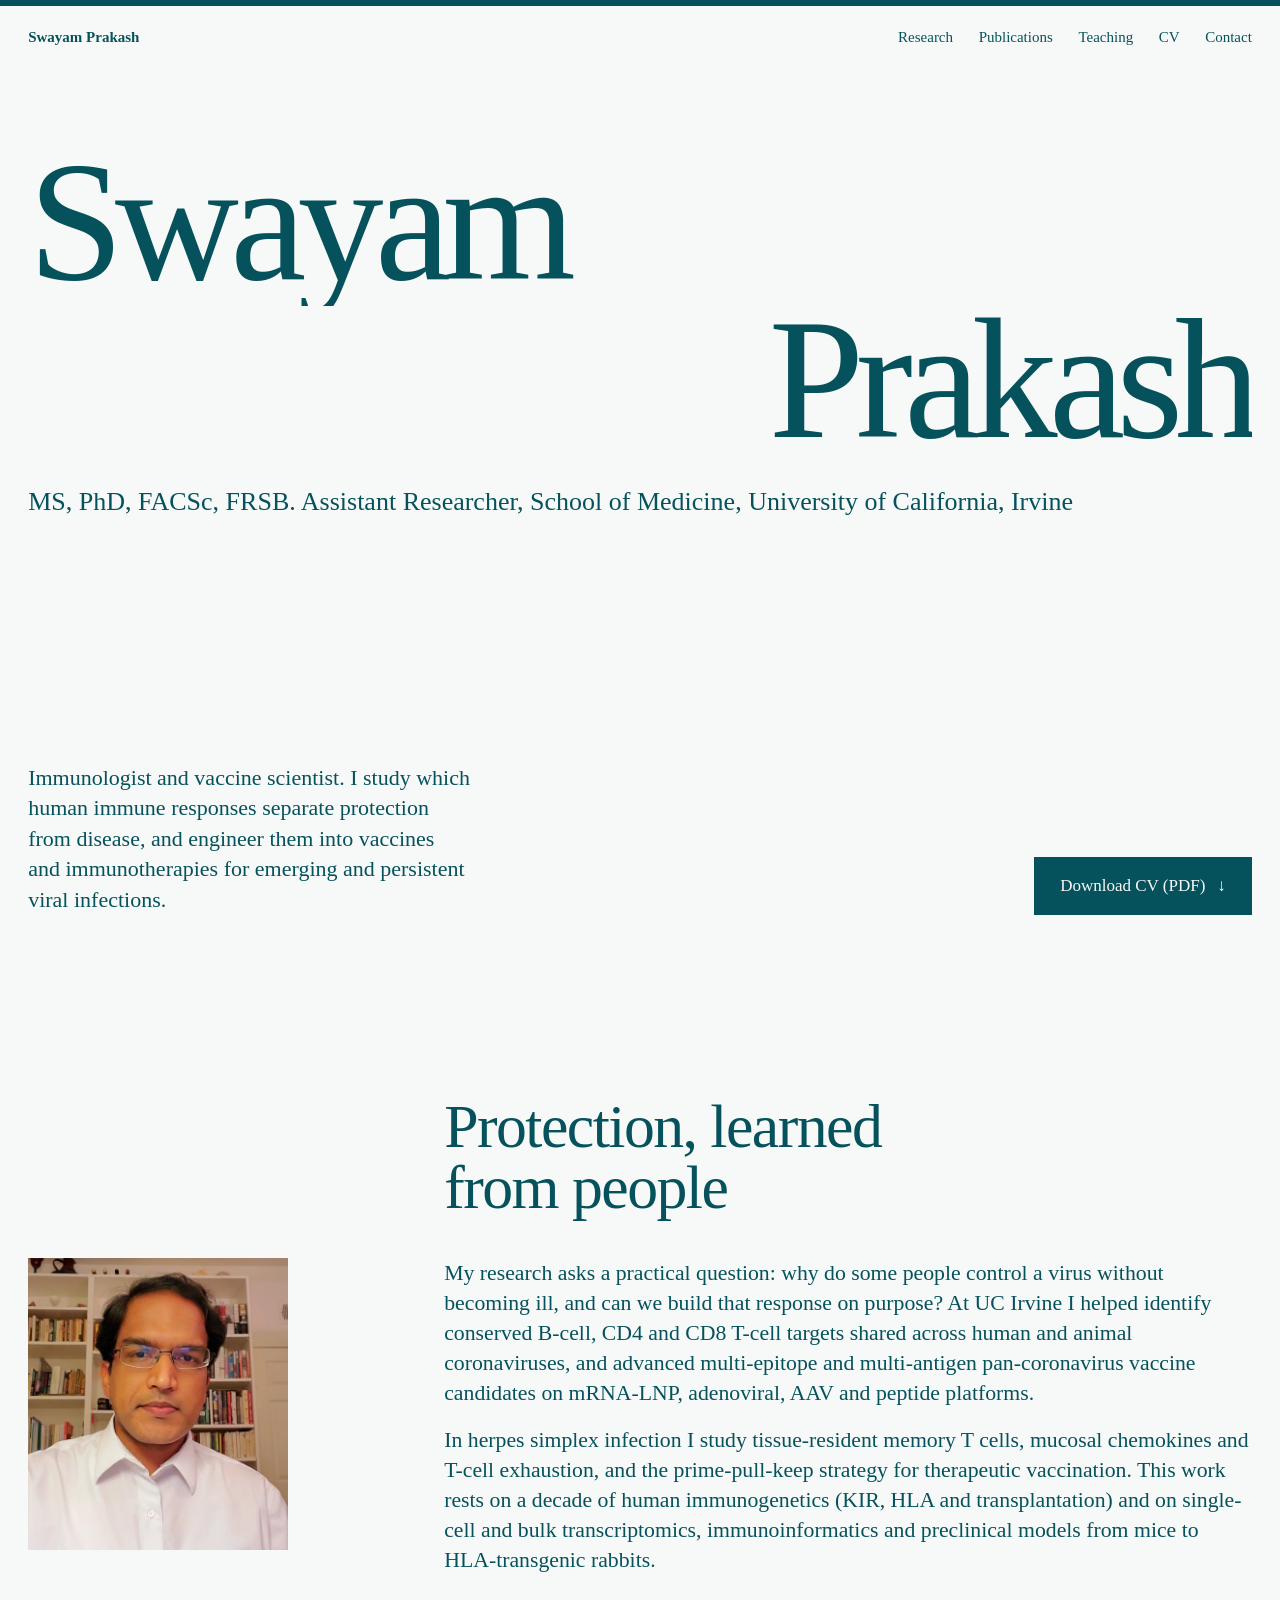
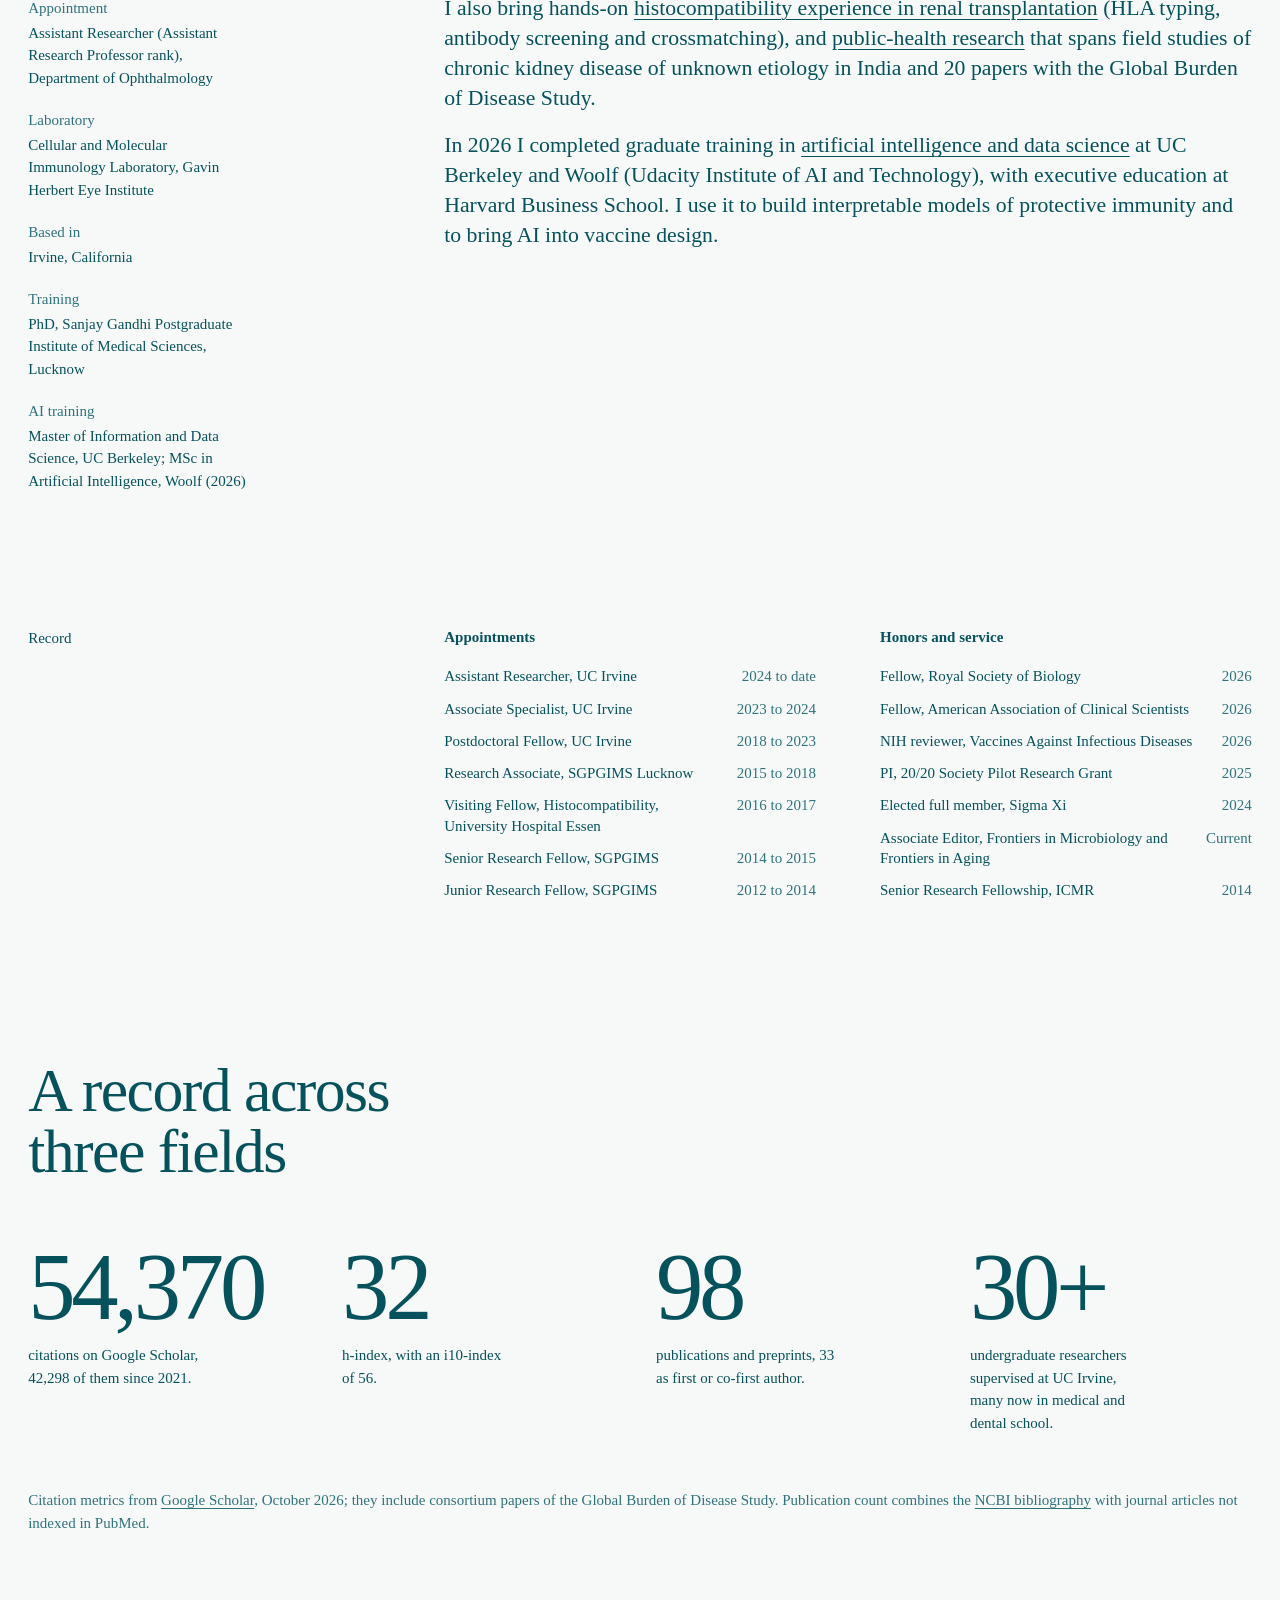
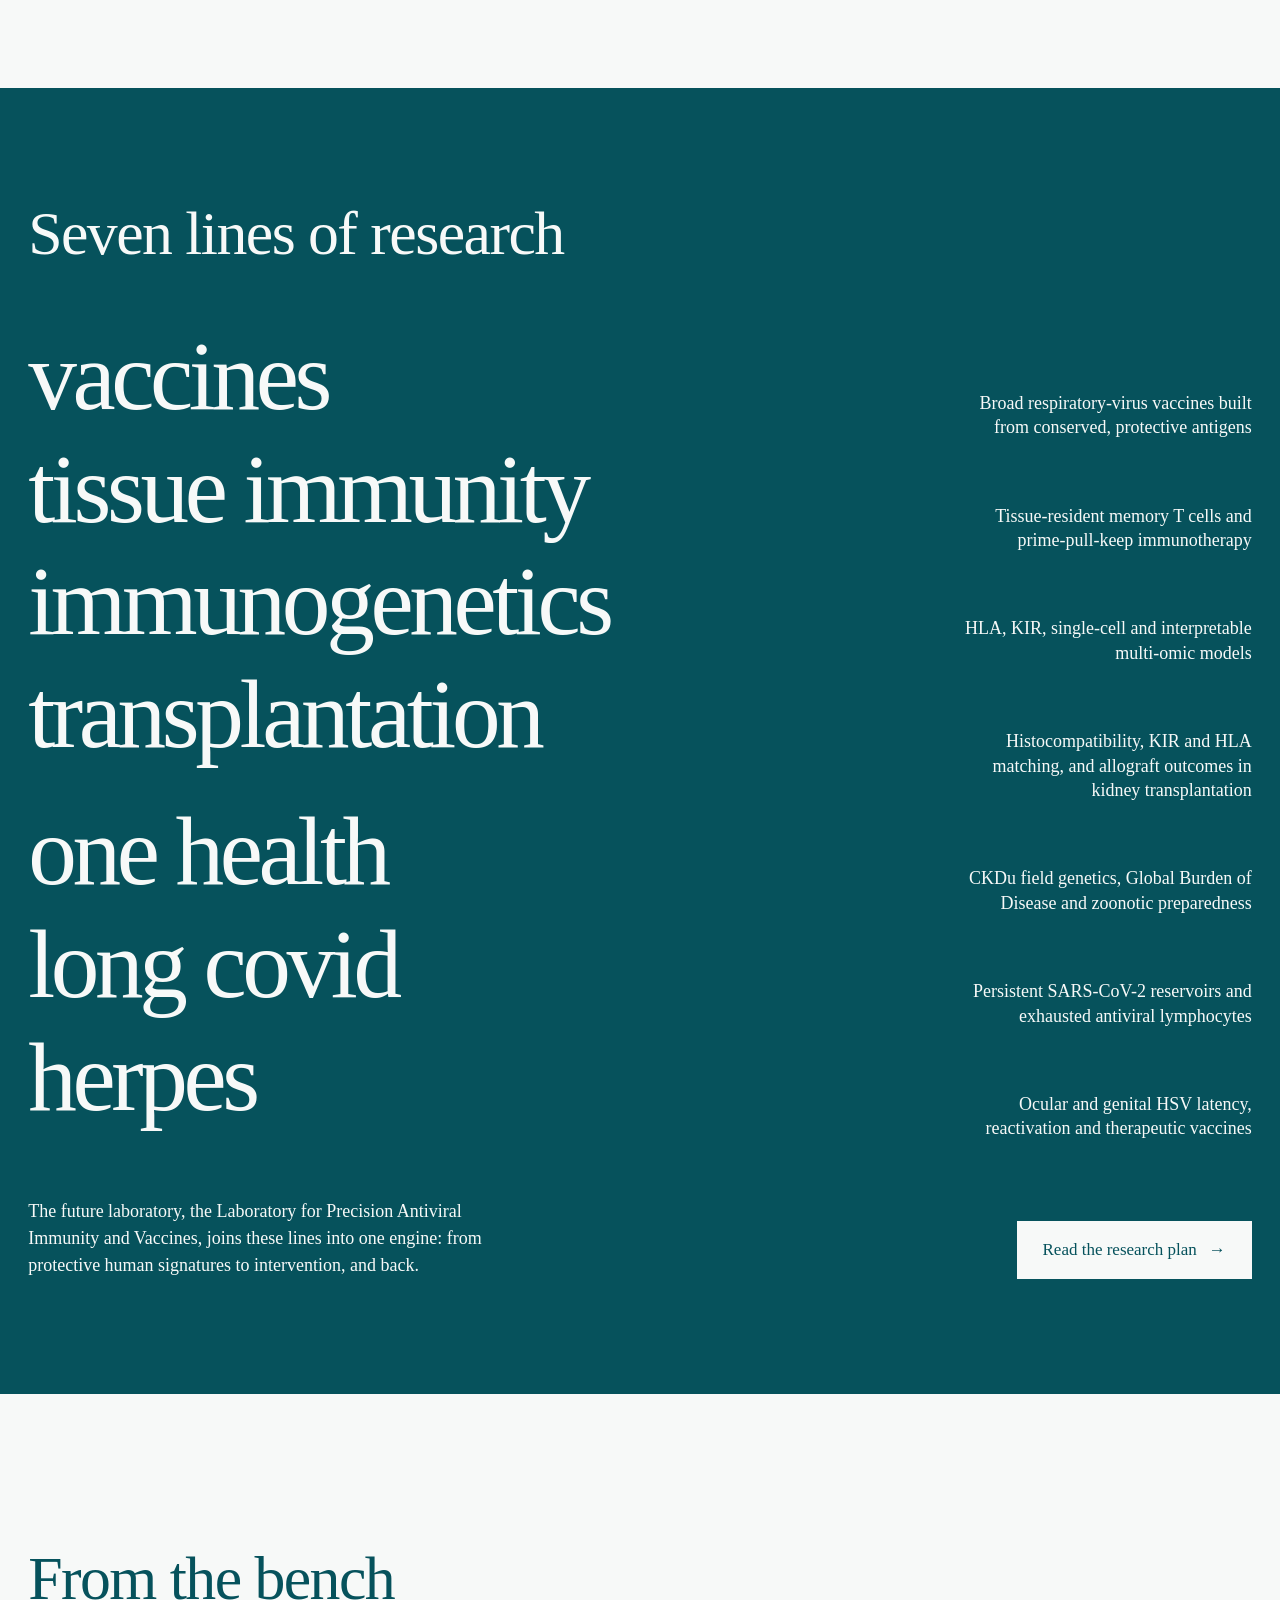
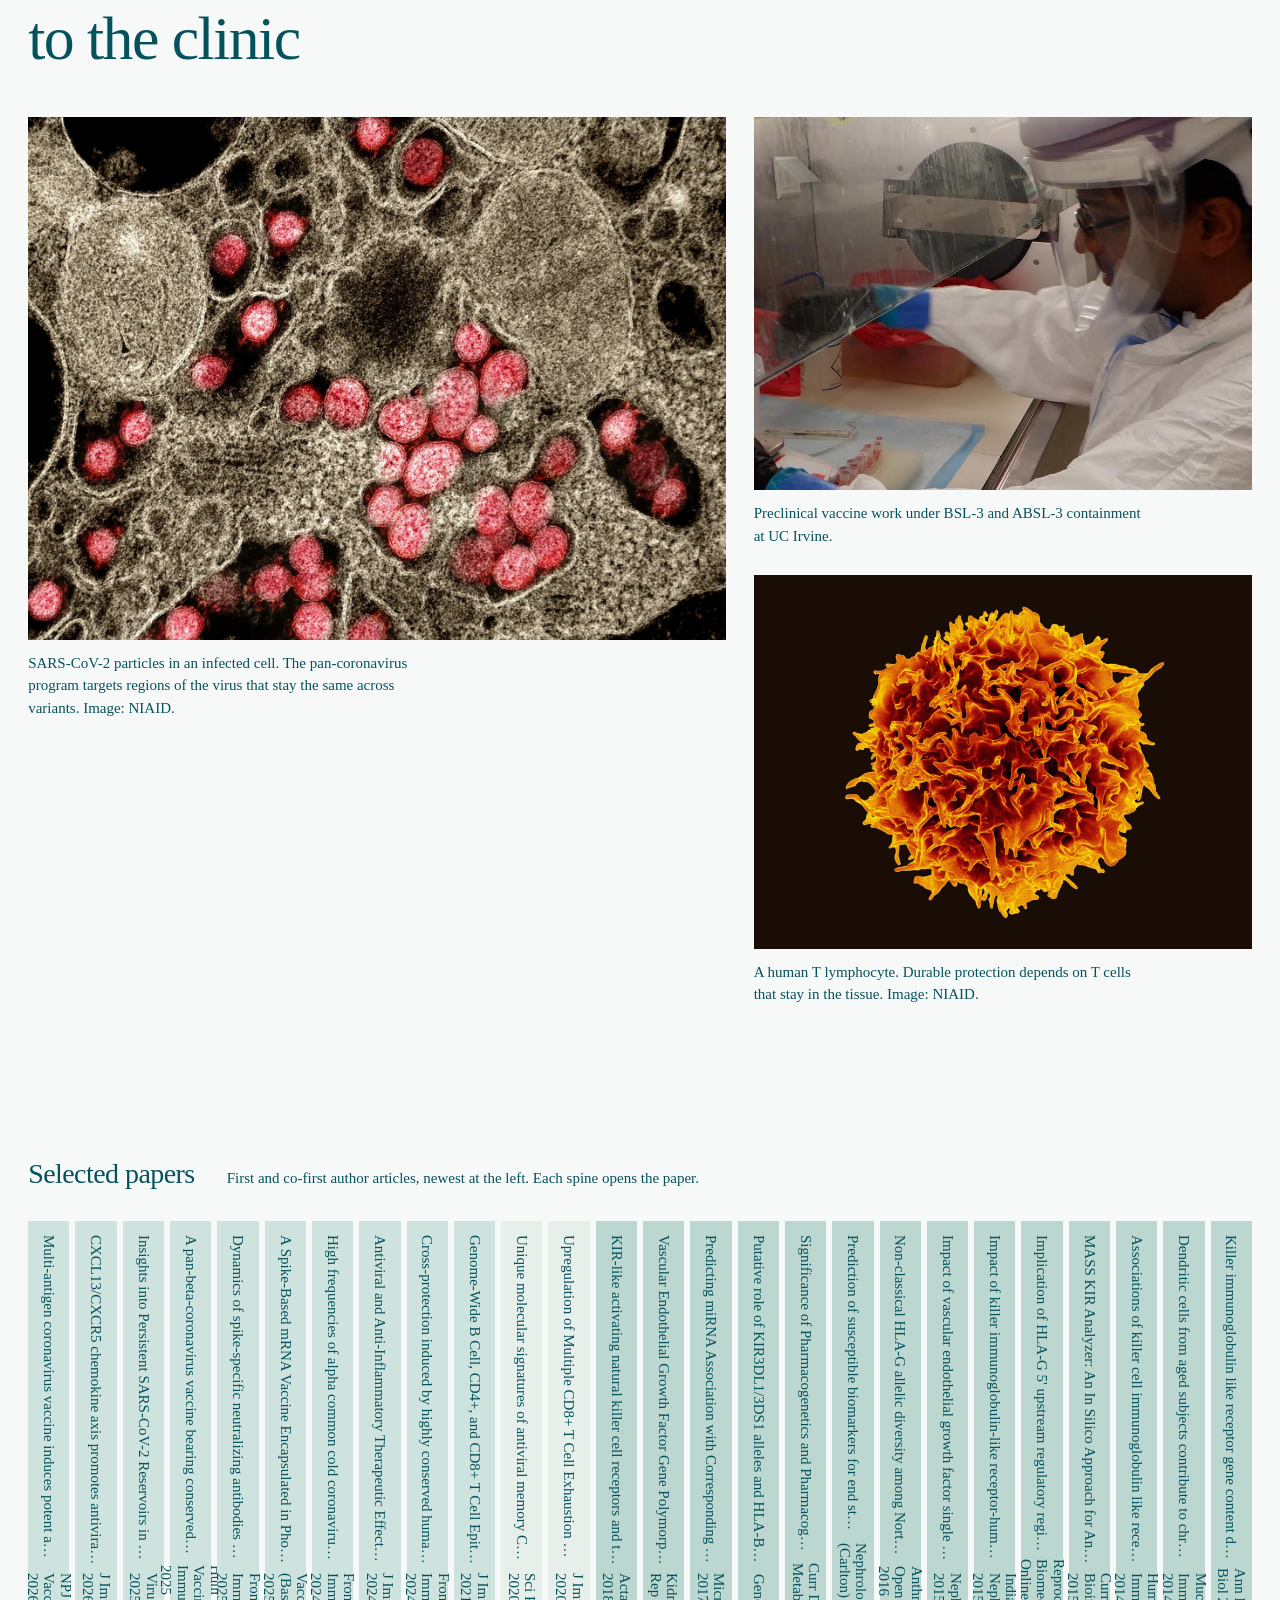
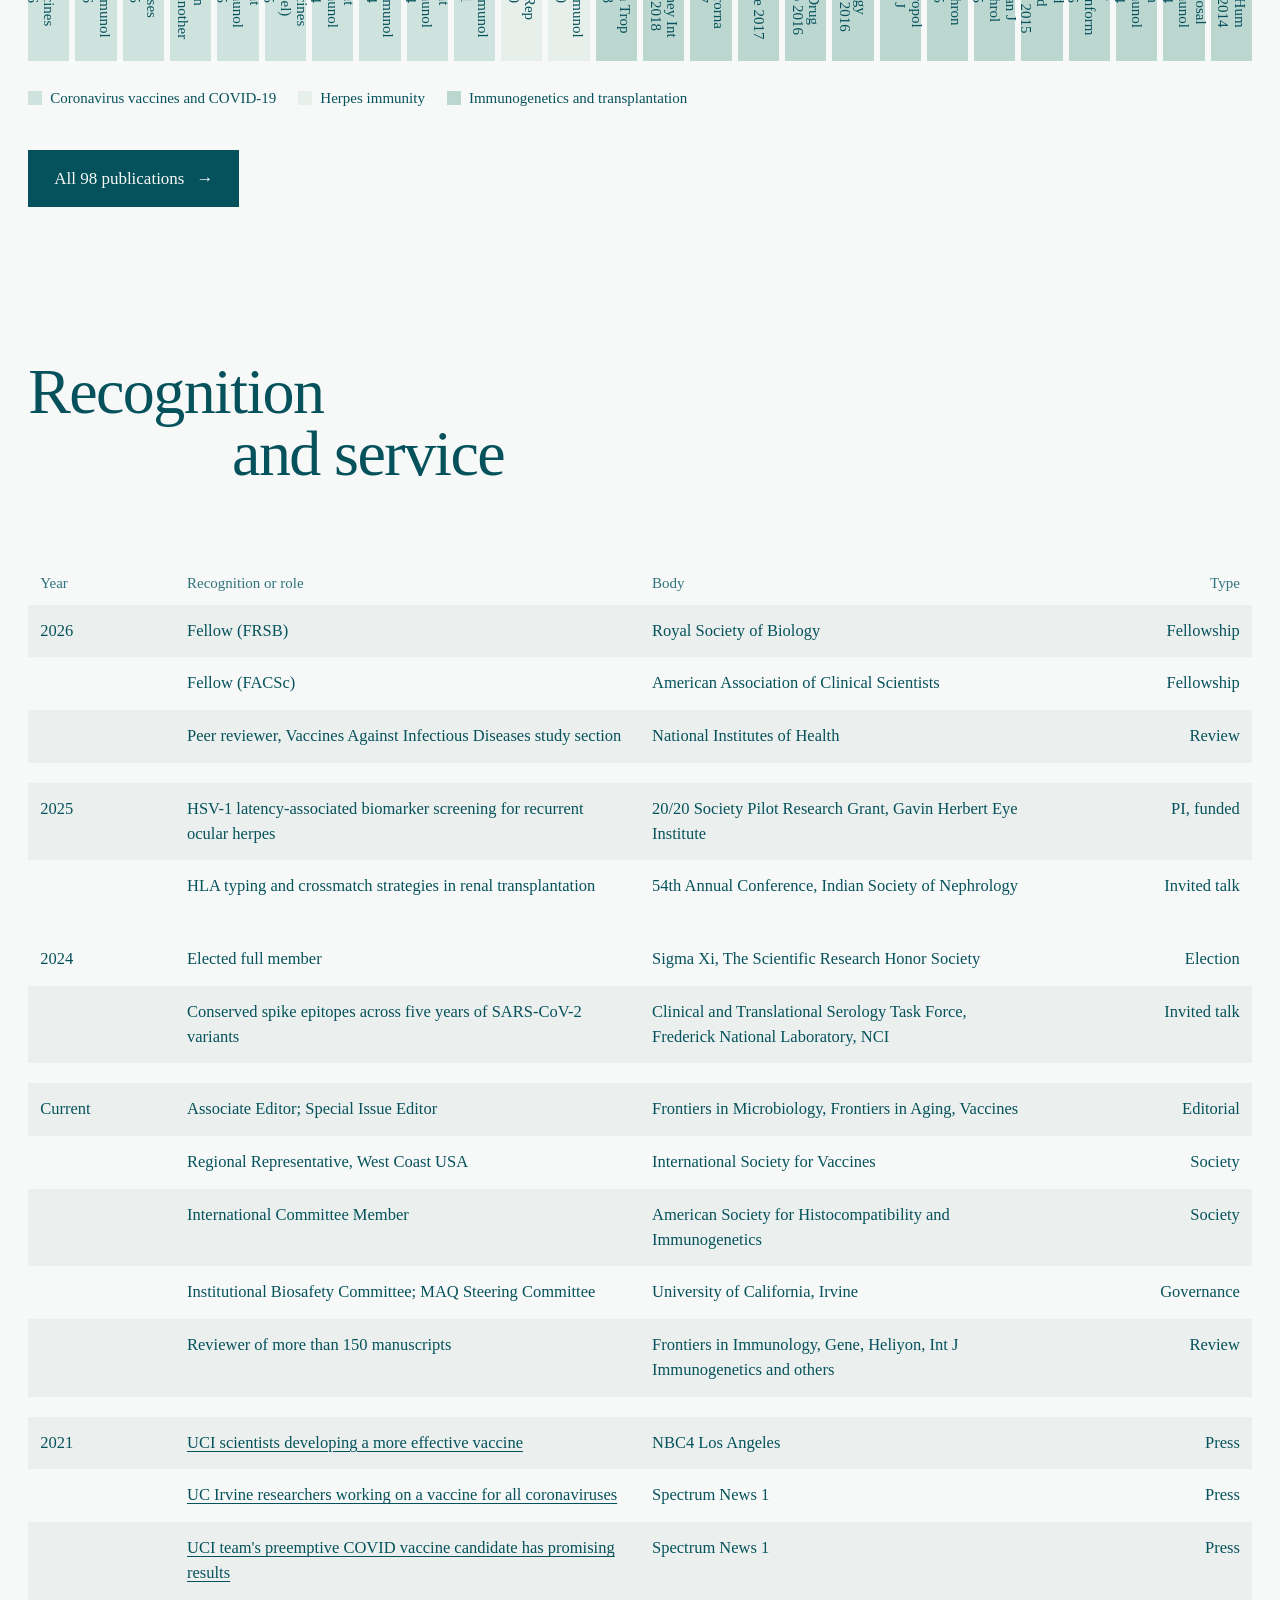
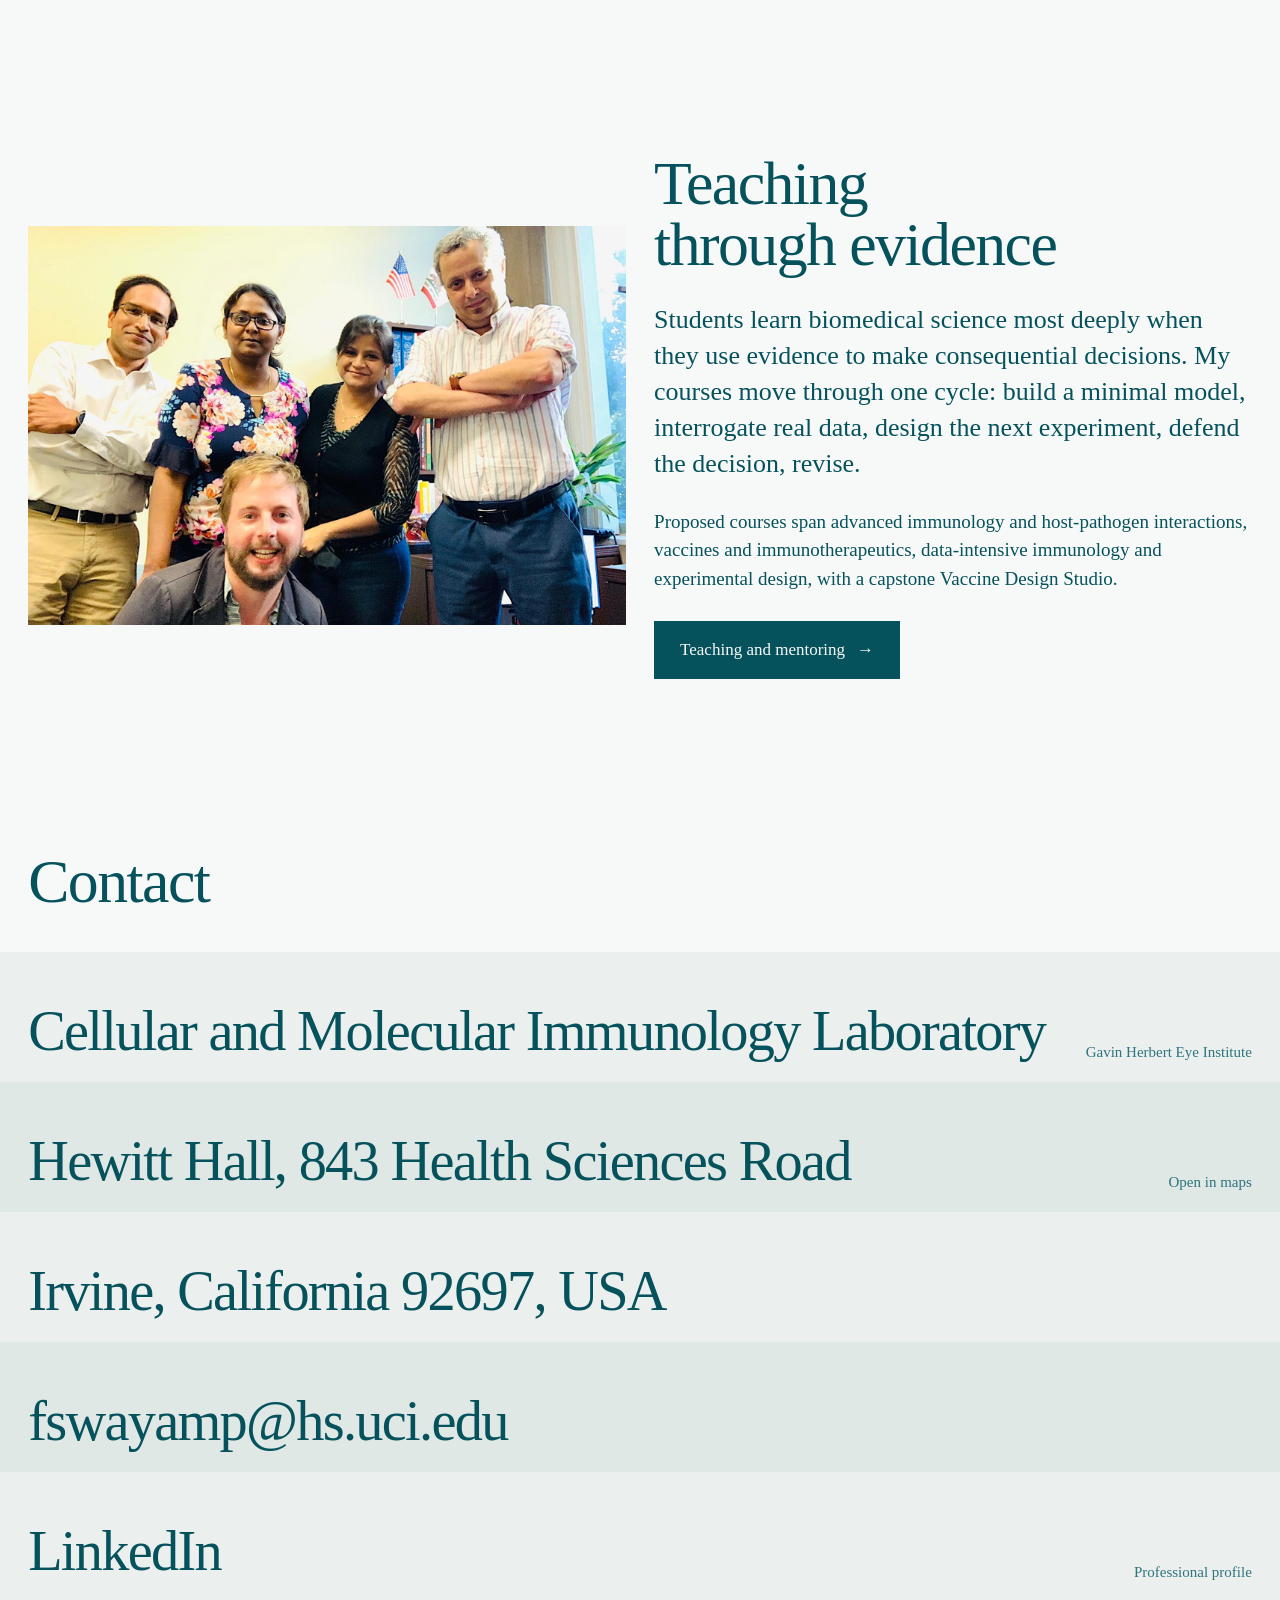
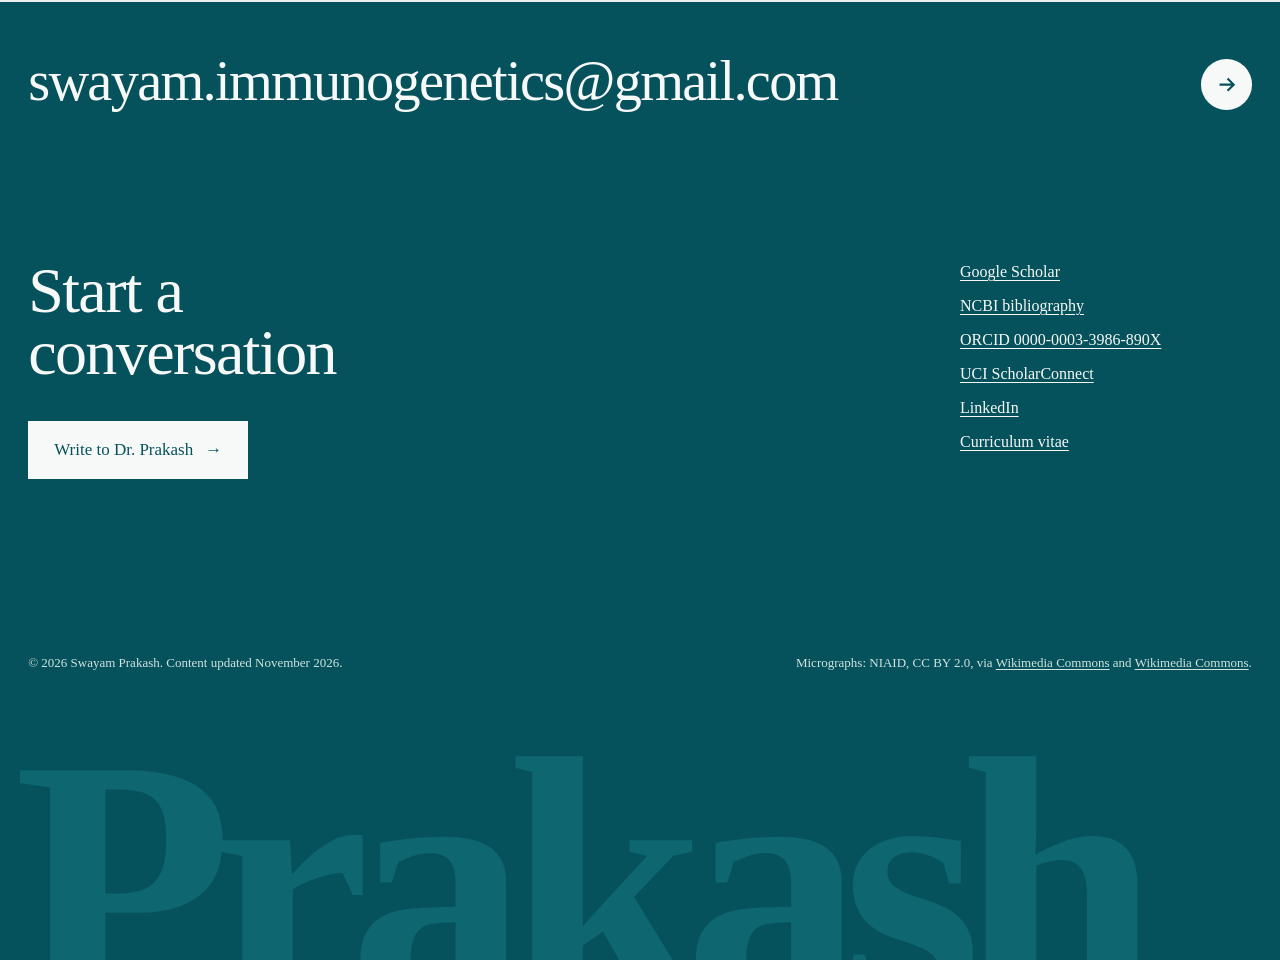
==== index.html @ 39abb0b5 "Link LinkedIn profile" ====
<!doctype html>
<html lang="en">
<head>
<meta charset="utf-8">
<meta name="viewport" content="width=device-width, initial-scale=1">
<title>Swayam Prakash, PhD | Immunologist and vaccine scientist, UC Irvine</title>
<meta name="description" content="Swayam Prakash, MS, PhD, FACSc, FRSB: immunologist and vaccine scientist at the University of California, Irvine, working on pan-coronavirus vaccines, tissue-resident T-cell immunity, herpes immunotherapy and human immunogenetics.">
<meta name="author" content="Swayam Prakash">
<meta property="og:title" content="Swayam Prakash, PhD | Immunologist and vaccine scientist, UC Irvine">
<meta property="og:description" content="Swayam Prakash, MS, PhD, FACSc, FRSB: immunologist and vaccine scientist at the University of California, Irvine, working on pan-coronavirus vaccines, tissue-resident T-cell immunity, herpes immunotherapy and human immunogenetics.">
<meta property="og:type" content="profile">
<meta property="og:image" content="https://www.swayamprakash.si/assets/img/portrait.jpg">
<meta property="og:url" content="https://www.swayamprakash.si/">
<link rel="canonical" href="https://www.swayamprakash.si/">
<link rel="icon" href="data:image/svg+xml,%3Csvg xmlns='http://www.w3.org/2000/svg' viewBox='0 0 64 64'%3E%3Crect width='64' height='64' fill='%2306525c'/%3E%3Ctext x='32' y='45' font-family='Georgia,serif' font-size='38' fill='%23f7f9f8' text-anchor='middle'%3ESP%3C/text%3E%3C/svg%3E">
<link rel="preconnect" href="https://api.fontshare.com">
<link rel="preconnect" href="https://cdn.fontshare.com" crossorigin>
<link href="https://api.fontshare.com/v2/css?f[]=erode@400,500,600&display=swap" rel="stylesheet">
<link rel="stylesheet" href="assets/style.css">
<script type="application/ld+json">{"@context": "https://schema.org", "@type": "Person", "name": "Swayam Prakash", "honorificSuffix": "MS, PhD, FACSc, FRSB", "jobTitle": "Assistant Researcher", "affiliation": {"@type": "Organization", "name": "University of California, Irvine, School of Medicine"}, "email": "swayam.immunogenetics@gmail.com", "url": "https://www.swayamprakash.si/", "sameAs": ["https://scholar.google.com/citations?user=gDxl3fYAAAAJ&hl=en", "https://orcid.org/0000-0003-3986-890X", "https://scholarconnect.uci.edu/fswayamp", "https://www.linkedin.com/in/swayam-prakash-ms-phd-frsb-b522a821a/"]}</script>
</head>
<body>
<a class="skip" href="#main">Skip to content</a>
<div class="topbar"></div>
<header class="nav">
  <a class="wordmark" href="index.html">Swayam Prakash</a>
  <nav aria-label="Main"><button class="menu-btn" type="button" aria-expanded="false">Menu</button><ul><li><a href="research.html">Research</a></li><li><a href="publications.html">Publications</a></li><li><a href="teaching.html">Teaching</a></li><li><a href="cv.html">CV</a></li><li><a href="index.html#contact">Contact</a></li></ul></nav>
</header>

<main id="main">
<section class="hero" style="padding-top:0">
  <div></div>
  <div>
    <h1 aria-label="Swayam Prakash"><span class="line"><span>Swayam</span></span><span class="line"><span>Prakash</span></span></h1>
    <p class="creds fade">MS, PhD, FACSc, FRSB. Assistant Researcher, School of Medicine, University of California, Irvine</p>
  </div>
  <div class="hero-foot fade">
    <p>Immunologist and vaccine scientist. I study which human immune responses separate protection from disease, and engineer them into vaccines and immunotherapies for emerging and persistent viral infections.</p>
    <a class="btn" href="assets/Swayam_Prakash_CV.pdf" download>Download CV (PDF) <span class="arr">&darr;</span></a>
  </div>
</section>

<section id="about" aria-labelledby="about-h">
  <div class="about-row">
    <h2 id="about-h" class="sec-title about-head rise">Protection, learned from people</h2>
  </div>
  <div class="about-row">
    <div class="about-side">
    <figure class="portrait rise"><img src="assets/img/portrait.jpg" width="1074" height="1210" alt="Portrait of Dr. Swayam Prakash"></figure>
    <dl class="facts" data-stagger>
      <div><dt>Appointment</dt><dd>Assistant Researcher (Assistant Research Professor rank), Department of Ophthalmology</dd></div>
      <div><dt>Laboratory</dt><dd>Cellular and Molecular Immunology Laboratory, Gavin Herbert Eye Institute</dd></div>
      <div><dt>Based in</dt><dd>Irvine, California</dd></div>
      <div><dt>Training</dt><dd>PhD, Sanjay Gandhi Postgraduate Institute of Medical Sciences, Lucknow</dd></div>
      <div><dt>AI training</dt><dd>Master of Information and Data Science, UC Berkeley; MSc in Artificial Intelligence, Woolf (2026)</dd></div>
    </dl>
    </div>
    <div class="about-para" data-stagger>
      <p>My research asks a practical question: why do some people control a virus without becoming ill, and can we build that response on purpose? At UC Irvine I helped identify conserved B-cell, CD4 and CD8 T-cell targets shared across human and animal coronaviruses, and advanced multi-epitope and multi-antigen pan-coronavirus vaccine candidates on mRNA-LNP, adenoviral, AAV and peptide platforms.</p>
      <p>In herpes simplex infection I study tissue-resident memory T cells, mucosal chemokines and T-cell exhaustion, and the prime-pull-keep strategy for therapeutic vaccination. This work rests on a decade of human immunogenetics (KIR, HLA and transplantation) and on single-cell and bulk transcriptomics, immunoinformatics and preclinical models from mice to HLA-transgenic rabbits.</p>
      <p>I also bring hands-on <a href="research.html#transplant">histocompatibility experience in renal transplantation</a> (HLA typing, antibody screening and crossmatching), and <a href="research.html#public-health">public-health research</a> that spans field studies of chronic kidney disease of unknown etiology in India and 20 papers with the Global Burden of Disease Study.</p>
      <p>In 2026 I completed graduate training in <a href="research.html#ai">artificial intelligence and data science</a> at UC Berkeley and Woolf (Udacity Institute of AI and Technology), with executive education at Harvard Business School. I use it to build interpretable models of protective immunity and to bring AI into vaccine design.</p>
    </div>
  </div>
  <div class="about-row record">
    <span class="label rise">Record</span>
    <div class="record-lists" data-stagger>
      <div>
        <h3>Appointments</h3>
        <ul>
          <li><span>Assistant Researcher, UC Irvine</span><span class="tnum">2024 to date</span></li>
          <li><span>Associate Specialist, UC Irvine</span><span class="tnum">2023 to 2024</span></li>
          <li><span>Postdoctoral Fellow, UC Irvine</span><span class="tnum">2018 to 2023</span></li>
          <li><span>Research Associate, SGPGIMS Lucknow</span><span class="tnum">2015 to 2018</span></li>
          <li><span>Visiting Fellow, Histocompatibility, University Hospital Essen</span><span class="tnum">2016 to 2017</span></li>
          <li><span>Senior Research Fellow, SGPGIMS</span><span class="tnum">2014 to 2015</span></li>
          <li><span>Junior Research Fellow, SGPGIMS</span><span class="tnum">2012 to 2014</span></li>
        </ul>
      </div>
      <div>
        <h3>Honors and service</h3>
        <ul>
          <li><span>Fellow, Royal Society of Biology</span><span class="tnum">2026</span></li>
          <li><span>Fellow, American Association of Clinical Scientists</span><span class="tnum">2026</span></li>
          <li><span>NIH reviewer, Vaccines Against Infectious Diseases</span><span class="tnum">2026</span></li>
          <li><span>PI, 20/20 Society Pilot Research Grant</span><span class="tnum">2025</span></li>
          <li><span>Elected full member, Sigma Xi</span><span class="tnum">2024</span></li>
          <li><span>Associate Editor, Frontiers in Microbiology and Frontiers in Aging</span><span class="tnum">Current</span></li>
          <li><span>Senior Research Fellowship, ICMR</span><span class="tnum">2014</span></li>
        </ul>
      </div>
    </div>
  </div>
</section>

<section aria-labelledby="num-h">
  <h2 id="num-h" class="sec-title rise">A record across three fields</h2>
  <div class="numbers" data-stagger>
    <div><div class="n tnum">54,370</div><p>citations on Google Scholar, 42,298 of them since 2021.</p></div>
    <div><div class="n tnum">32</div><p>h-index, with an i10-index of 56.</p></div>
    <div><div class="n tnum">98</div><p>publications and preprints, 33 as first or co-first author.</p></div>
    <div><div class="n tnum">30+</div><p>undergraduate researchers supervised at UC Irvine, many now in medical and dental school.</p></div>
  </div>
  <p class="numbers-note rise">Citation metrics from <a href="https://scholar.google.com/citations?user=gDxl3fYAAAAJ&hl=en" target="_blank" rel="noopener">Google Scholar</a>, October 2026; they include consortium papers of the Global Burden of Disease Study. Publication count combines the <a href="https://www.ncbi.nlm.nih.gov/myncbi/a.b.2/bibliography/public/" target="_blank" rel="noopener">NCBI bibliography</a> with journal articles not indexed in PubMed.</p>
</section>

<div class="field poster">
  <section style="padding-top:clamp(80px,9vw,140px)" aria-labelledby="lines-h">
    <h2 id="lines-h" class="sec-title rise">Seven lines of research</h2>
    <ol data-stagger>
      <li><a href="research.html#thrust-1"><span class="w">vaccines</span><span class="d">Broad respiratory-virus vaccines built from conserved, protective antigens</span></a></li>
      <li><a href="research.html#thrust-2"><span class="w">tissue immunity</span><span class="d">Tissue-resident memory T cells and prime-pull-keep immunotherapy</span></a></li>
      <li><a href="research.html#thrust-3"><span class="w">immunogenetics</span><span class="d">HLA, KIR, single-cell and interpretable multi-omic models</span></a></li>
      <li><a href="research.html#transplant"><span class="w">transplantation</span><span class="d">Histocompatibility, KIR and HLA matching, and allograft outcomes in kidney transplantation</span></a></li>
      <li><a href="research.html#public-health"><span class="w">one health</span><span class="d">CKDu field genetics, Global Burden of Disease and zoonotic preparedness</span></a></li>
      <li><a href="publications.html?theme=corona"><span class="w">long covid</span><span class="d">Persistent SARS-CoV-2 reservoirs and exhausted antiviral lymphocytes</span></a></li>
      <li><a href="publications.html?theme=herpes"><span class="w">herpes</span><span class="d">Ocular and genital HSV latency, reactivation and therapeutic vaccines</span></a></li>
    </ol>
    <div class="after rise">
      <p>The future laboratory, the Laboratory for Precision Antiviral Immunity and Vaccines, joins these lines into one engine: from protective human signatures to intervention, and back.</p>
      <a class="btn on-field" href="research.html">Read the research plan <span class="arr">&rarr;</span></a>
    </div>
  </section>
</div>

<section aria-labelledby="pic-h">
  <h2 id="pic-h" class="sec-title rise" style="margin-bottom:48px">From the bench to the clinic</h2>
  <div class="pictures">
    <figure class="big rise slowzoom"><img src="assets/img/sarscov2.jpg" width="1600" height="1600" alt="Transmission electron micrograph of SARS-CoV-2 virus particles, coloured red, inside an infected cell" loading="lazy"><figcaption>SARS-CoV-2 particles in an infected cell. The pan-coronavirus program targets regions of the virus that stay the same across variants. Image: NIAID.</figcaption></figure>
    <div class="stack" data-stagger>
      <figure><img src="assets/img/lab-bsl.jpg" width="1138" height="639" alt="Swayam Prakash in protective equipment working inside a biosafety cabinet" loading="lazy"><figcaption>Preclinical vaccine work under BSL-3 and ABSL-3 containment at UC Irvine.</figcaption></figure>
      <figure><img src="assets/img/tcell.jpg" width="1600" height="1200" alt="Scanning electron micrograph of a human T lymphocyte" loading="lazy"><figcaption>A human T lymphocyte. Durable protection depends on T cells that stay in the tissue. Image: NIAID.</figcaption></figure>
    </div>
  </div>
</section>

<section aria-labelledby="shelf-h">
  <div class="shelf-head rise">
    <h2 id="shelf-h">Selected papers</h2>
    <p>First and co-first author articles, newest at the left. Each spine opens the paper.</p>
  </div>
  <div class="shelf rise" id="shelf" aria-label="Selected first and co-first author papers"></div>
  <div class="shelf-key rise">
    <span style="--c:var(--hl-corona)">Coronavirus vaccines and COVID-19</span>
    <span style="--c:var(--hl-herpes)">Herpes immunity</span>
    <span style="--c:var(--hl-genetics)">Immunogenetics and transplantation</span>
  </div>
  <div class="shelf-more rise"><a class="btn" href="publications.html">All 98 publications <span class="arr">&rarr;</span></a></div>
</section>

<section aria-labelledby="rec-h">
  <h2 id="rec-h" class="rec-head rise">Recognition<span class="l2">and service</span></h2>
  <div class="table-wrap rise">
  <table class="rec">
    <thead><tr><th scope="col">Year</th><th scope="col">Recognition or role</th><th scope="col">Body</th><th scope="col" style="text-align:right">Type</th></tr></thead>
    <tbody>
      <tr><td class="yr">2026</td><td class="ttl">Fellow (FRSB)</td><td class="body">Royal Society of Biology</td><td class="role">Fellowship</td></tr>
      <tr><td class="yr"></td><td class="ttl">Fellow (FACSc)</td><td class="body">American Association of Clinical Scientists</td><td class="role">Fellowship</td></tr>
      <tr><td class="yr"></td><td class="ttl">Peer reviewer, Vaccines Against Infectious Diseases study section</td><td class="body">National Institutes of Health</td><td class="role">Review</td></tr>
      <tr class="gap"><td colspan="4"></td></tr>
      <tr><td class="yr">2025</td><td class="ttl">HSV-1 latency-associated biomarker screening for recurrent ocular herpes</td><td class="body">20/20 Society Pilot Research Grant, Gavin Herbert Eye Institute</td><td class="role">PI, funded</td></tr>
      <tr><td class="yr"></td><td class="ttl">HLA typing and crossmatch strategies in renal transplantation</td><td class="body">54th Annual Conference, Indian Society of Nephrology</td><td class="role">Invited talk</td></tr>
      <tr class="gap"><td colspan="4"></td></tr>
      <tr><td class="yr">2024</td><td class="ttl">Elected full member</td><td class="body">Sigma Xi, The Scientific Research Honor Society</td><td class="role">Election</td></tr>
      <tr><td class="yr"></td><td class="ttl">Conserved spike epitopes across five years of SARS-CoV-2 variants</td><td class="body">Clinical and Translational Serology Task Force, Frederick National Laboratory, NCI</td><td class="role">Invited talk</td></tr>
      <tr class="gap"><td colspan="4"></td></tr>
      <tr><td class="yr">Current</td><td class="ttl">Associate Editor; Special Issue Editor</td><td class="body">Frontiers in Microbiology, Frontiers in Aging, Vaccines</td><td class="role">Editorial</td></tr>
      <tr><td class="yr"></td><td class="ttl">Regional Representative, West Coast USA</td><td class="body">International Society for Vaccines</td><td class="role">Society</td></tr>
      <tr><td class="yr"></td><td class="ttl">International Committee Member</td><td class="body">American Society for Histocompatibility and Immunogenetics</td><td class="role">Society</td></tr>
      <tr><td class="yr"></td><td class="ttl">Institutional Biosafety Committee; MAQ Steering Committee</td><td class="body">University of California, Irvine</td><td class="role">Governance</td></tr>
      <tr><td class="yr"></td><td class="ttl">Reviewer of more than 150 manuscripts</td><td class="body">Frontiers in Immunology, Gene, Heliyon, Int J Immunogenetics and others</td><td class="role">Review</td></tr>
      <tr class="gap"><td colspan="4"></td></tr>
      <tr><td class="yr">2021</td><td class="ttl"><a href="https://www.nbclosangeles.com/on-air/uci-scientists-developing-more-effective-vaccine/2510578/" target="_blank" rel="noopener">UCI scientists developing a more effective vaccine</a></td><td class="body">NBC4 Los Angeles</td><td class="role">Press</td></tr>
      <tr><td class="yr"></td><td class="ttl"><a href="https://spectrumnews1.com/ca/orange-county/health/2021/01/28/uc-irvine-researchers-working-on-a-vaccine-for-all-coronaviruses" target="_blank" rel="noopener">UC Irvine researchers working on a vaccine for all coronaviruses</a></td><td class="body">Spectrum News 1</td><td class="role">Press</td></tr>
      <tr><td class="yr"></td><td class="ttl"><a href="https://spectrumnews1.com/ca/la-west/coronavirus/2021/12/26/uci-team-s-preemptive-covid-vaccine-candidate-has-promising-results" target="_blank" rel="noopener">UCI team's preemptive COVID vaccine candidate has promising results</a></td><td class="body">Spectrum News 1</td><td class="role">Press</td></tr>
    </tbody>
  </table>
  </div>
</section>

<section aria-labelledby="teach-h">
  <div class="band-grid">
    <figure class="rise slowzoom" style="margin:0"><img src="assets/img/team.jpg" width="1600" height="1200" alt="Swayam Prakash with Professor Lbachir BenMohamed and colleagues of the Cellular and Molecular Immunology Laboratory" loading="lazy"></figure>
    <div data-stagger>
      <h2 id="teach-h" class="sec-title" style="margin-bottom:28px">Teaching through evidence</h2>
      <p style="font-size:var(--step-lead);line-height:1.38">Students learn biomedical science most deeply when they use evidence to make consequential decisions. My courses move through one cycle: build a minimal model, interrogate real data, design the next experiment, defend the decision, revise.</p>
      <p>Proposed courses span advanced immunology and host-pathogen interactions, vaccines and immunotherapeutics, data-intensive immunology and experimental design, with a capstone Vaccine Design Studio.</p>
      <p style="margin-top:28px"><a class="btn" href="teaching.html">Teaching and mentoring <span class="arr">&rarr;</span></a></p>
    </div>
  </div>
</section>

<section class="contact" id="contact" aria-labelledby="contact-h">
  <h2 id="contact-h" class="sec-title rise">Contact</h2>
  <div class="rows" data-stagger>
    <div class="row"><span class="main">Cellular and Molecular Immunology Laboratory</span><span class="small">Gavin Herbert Eye Institute</span></div>
    <a href="https://maps.google.com/?q=843+Health+Sciences+Road+Irvine+CA+92697" target="_blank" rel="noopener"><span class="main">Hewitt Hall, 843 Health Sciences Road</span><span class="small">Open in maps</span></a>
    <div class="row"><span class="main">Irvine, California 92697, USA</span></div>
    <a href="mailto:fswayamp@hs.uci.edu"><span class="main">fswayamp@hs.uci.edu</span></a>
    <a href="https://www.linkedin.com/in/swayam-prakash-ms-phd-frsb-b522a821a/" target="_blank" rel="noopener"><span class="main">LinkedIn</span><span class="small">Professional profile</span></a>
    <a class="greet" href="mailto:swayam.immunogenetics@gmail.com"><span class="main">swayam.immunogenetics@gmail.com</span><span class="round"><svg viewBox="0 0 24 24" aria-hidden="true" fill="none" stroke="currentColor" stroke-width="2.4"><path d="M4 12h15M13 5l7 7-7 7"/></svg></span></a>
  </div>
</section>
</main>

<footer class="close" id="footer">
  <div class="top">
    <div>
      <h2>Start a<br>conversation</h2>
      <a class="btn on-field" href="mailto:swayam.immunogenetics@gmail.com?subject=Faculty%20position%20enquiry">Write to Dr. Prakash <span class="arr">&rarr;</span></a>
    </div>
    <ul aria-label="Profiles">
      <li><a href="https://scholar.google.com/citations?user=gDxl3fYAAAAJ&hl=en" target="_blank" rel="noopener">Google Scholar</a></li>
      <li><a href="https://www.ncbi.nlm.nih.gov/myncbi/a.b.2/bibliography/public/" target="_blank" rel="noopener">NCBI bibliography</a></li>
      <li><a href="https://orcid.org/0000-0003-3986-890X" target="_blank" rel="noopener">ORCID 0000-0003-3986-890X</a></li>
      <li><a href="https://scholarconnect.uci.edu/fswayamp" target="_blank" rel="noopener">UCI ScholarConnect</a></li>
      <li><a href="https://www.linkedin.com/in/swayam-prakash-ms-phd-frsb-b522a821a/" target="_blank" rel="noopener">LinkedIn</a></li>
      <li><a href="cv.html">Curriculum vitae</a></li>
    </ul>
  </div>
  <div class="legal">
    <span>&copy; 2026 Swayam Prakash. Content updated November 2026.</span>
    <span>Micrographs: NIAID, CC BY 2.0, via <a href="https://commons.wikimedia.org/w/index.php?curid=87960895" target="_blank" rel="noopener">Wikimedia Commons</a> and <a href="https://commons.wikimedia.org/w/index.php?curid=131842045" target="_blank" rel="noopener">Wikimedia Commons</a>.</span>
  </div>
  <div class="crop" aria-hidden="true">Prakash</div>
</footer>
<script src="assets/pubs.js"></script>
<script src="assets/main.js"></script>
</body>
</html>
---- assets/style.css ----
/* Swayam Prakash - academic site. Teal on paper, Erode throughout. */
:root {
  --bg: #f7f9f8;
  --surface: #ebf0ee;
  --surface-2: #dfe8e5;
  --ink: #06525c;
  --muted: #2f737d;
  --accent: #06525c;
  --accent-ink: #f7f9f8;
  --field: #06525c;
  --field-ink: #f7f9f8;
  --field-soft: #0d6670;
  --hl-corona: #cfe3de;
  --hl-herpes: #e6efe9;
  --hl-genetics: #bcd6d0;
  --hl-global: #dde7ee;
  --hl-ai: #e9ece2;

  --m: clamp(16px, 2.2vw, 32px);
  --step-small: clamp(0.8125rem, 0.79rem + 0.1vw, 0.875rem);
  --step-body: clamp(1.0625rem, 1rem + 0.25vw, 1.1875rem);
  --step-lead: clamp(1.25rem, 1.1rem + 0.7vw, 1.625rem);
  --step-head: clamp(2rem, 1.3rem + 3.2vw, 4rem);
  --step-display: clamp(4.5rem, 13.4vw, 13.5rem);
  --ease-out: cubic-bezier(.16, 1, .3, 1);
  --font: "Erode", "Iowan Old Style", "Palatino Linotype", Georgia, serif;
}

*, *::before, *::after { box-sizing: border-box; }
html { -webkit-text-size-adjust: 100%; scroll-behavior: smooth; }
body {
  margin: 0; background: var(--bg); color: var(--ink);
  font-family: var(--font); font-size: var(--step-body); line-height: 1.5;
  font-feature-settings: "kern", "liga", "onum";
  text-rendering: optimizeLegibility; -webkit-font-smoothing: antialiased;
}
img { display: block; max-width: 100%; height: auto; }
a { color: inherit; text-decoration-thickness: 1px; text-underline-offset: 0.18em; }
a:hover { text-decoration-thickness: 2px; }
:focus-visible { outline: 3px solid var(--ink); outline-offset: 3px; }
::selection { background: var(--ink); color: var(--bg); }
h1, h2, h3, h4 { font-weight: 500; letter-spacing: -0.025em; line-height: 0.98; margin: 0; text-wrap: balance; }
p { margin: 0 0 1em; text-wrap: pretty; }
.tnum { font-variant-numeric: tabular-nums lining-nums; }
.skip { position: absolute; left: -9999px; top: 0; }
.skip:focus { left: var(--m); top: 8px; background: var(--ink); color: var(--bg); padding: 8px 14px; z-index: 50; }

/* Top bar: one thick bar, wordmark, links */
.topbar { height: 6px; background: var(--ink); }
.nav {
  display: flex; justify-content: space-between; align-items: baseline;
  padding: 20px var(--m) 0; font-size: var(--step-small); position: relative; z-index: 5;
}
.nav .wordmark { font-weight: 600; text-decoration: none; font-size: 15px; letter-spacing: 0; }
.nav ul { list-style: none; display: flex; gap: clamp(14px, 2vw, 28px); margin: 0; padding: 0; }
.nav a { text-decoration: none; font-size: 15px; }
.nav a:hover, .nav a[aria-current="page"] { text-decoration: underline; text-decoration-thickness: 2px; }
.nav .menu-btn { display: none; }

/* Hero */
.hero {
  min-height: calc(100svh - 6px); display: grid; grid-template-rows: auto 1fr auto;
  padding: 0 var(--m) 28px;
}
.hero h1 {
  font-size: var(--step-display); font-weight: 500; letter-spacing: -0.05em; line-height: 0.86;
  margin-top: 11vh; display: grid;
}
.hero h1 .line { display: block; overflow: hidden; padding-bottom: 0.06em; }
.hero h1 .line > span { display: inline-block; }
.hero h1 .line:nth-child(2) { justify-self: end; }
.hero .creds { font-size: var(--step-lead); margin-top: 22px; letter-spacing: 0; line-height: 1.3; }
.hero-foot { display: flex; justify-content: space-between; align-items: end; gap: 32px; }
.hero-foot p { font-size: clamp(1.125rem, 1rem + 0.5vw, 1.375rem); max-width: 46ch; margin: 0; line-height: 1.38; }
.btn {
  display: inline-flex; align-items: center; gap: 12px; background: var(--accent); color: var(--accent-ink);
  text-decoration: none; padding: 16px 26px; font-size: 17px; font-weight: 500; border: 0; cursor: pointer;
  font-family: inherit; transition: transform .25s var(--ease-out), background-color .2s;
  white-space: nowrap;
}
.btn:hover { background: #043f47; transform: translateY(-2px); text-decoration: none; }
.btn:active { transform: translateY(0); }
.btn.on-field { background: var(--bg); color: var(--ink); }
.btn.on-field:hover { background: #fff; }
.btn .arr { transition: transform .25s var(--ease-out); }
.btn:hover .arr { transform: translateX(4px); }

/* Sections */
section { padding: clamp(96px, 12vw, 200px) var(--m) 0; }
.sec-title { font-size: var(--step-head); max-width: 18ch; }

/* About: side facts + wide paragraph */
.about-row { display: grid; grid-template-columns: 34% 1fr; column-gap: 0; }
.facts { display: grid; gap: 20px; align-content: start; font-size: 15px; max-width: 220px; }
.facts dt { color: var(--muted); }
.facts dd { margin: 2px 0 0; }
.about-para { font-size: clamp(1.25rem, 1.7vw, 1.625rem); line-height: 1.38; max-width: 40em; }
.about-para p { margin-bottom: 0.8em; }
.about-head { grid-column: 2; margin-bottom: 40px; }
.record { margin-top: 120px; }
.record .label { font-size: 15px; }
.record-lists { display: grid; grid-template-columns: repeat(2, minmax(0, 1fr)); gap: 64px; max-width: 920px; }
.record-lists h3 { font-size: 15px; font-weight: 600; letter-spacing: 0; line-height: 1.4; margin-bottom: 12px; }
.record-lists ul { list-style: none; margin: 0; padding: 0; font-size: 15px; }
.record-lists li { display: flex; justify-content: space-between; gap: 18px; padding: 6px 0; line-height: 1.35; }
.record-lists li span:last-child { color: var(--muted); white-space: nowrap; }

/* Numbers */
.numbers { display: grid; grid-template-columns: repeat(4, 1fr); gap: 32px; margin-top: 64px; }
.numbers .n { font-size: clamp(3.25rem, 7.4vw, 7.5rem); letter-spacing: -0.045em; line-height: 0.9; font-weight: 500; }
.numbers p { font-size: 15px; margin-top: 14px; max-width: 24ch; }
.numbers-note { font-size: 15px; color: var(--muted); margin-top: 40px; }

/* Field band */
.field { background: var(--field); color: var(--field-ink); }
.field a { color: var(--field-ink); }
.field .muted { color: #bcd6d0; }

/* Poster list */
.poster { padding-bottom: clamp(80px, 9vw, 140px); margin-top: clamp(96px, 12vw, 200px); }
.poster .sec-title { margin-bottom: 64px; }
.poster ol { list-style: none; margin: 0; padding: 0; }
.poster li a {
  display: flex; justify-content: space-between; align-items: baseline; gap: 32px; text-decoration: none;
  padding: 0.06em 0;
}
.poster li .w {
  font-size: clamp(3rem, 7.6vw, 8rem); font-weight: 500; letter-spacing: -0.045em; line-height: 0.98;
  text-transform: lowercase; transition: color .2s, transform .35s var(--ease-out);
}
.poster li .d { font-size: 18px; max-width: 34ch; text-align: right; line-height: 1.35; }
.poster li a:hover .w, .poster li a:focus-visible .w { color: #9fd4cc; transform: translateX(10px); }
.poster .after { margin-top: 56px; display: flex; justify-content: space-between; gap: 32px; align-items: end; flex-wrap: wrap; }
.poster .after p { max-width: 52ch; font-size: 18px; margin: 0; }

/* Picture band */
.pictures { display: grid; grid-template-columns: 7fr 5fr; gap: var(--m); align-items: start; }
.pictures figure { margin: 0; }
.pictures figcaption { font-size: 15px; margin-top: 12px; max-width: 52ch; }
.pictures .big img { width: 100%; aspect-ratio: 4 / 3; object-fit: cover; }
.pictures .stack { display: grid; gap: var(--m); }
.pictures .stack img { width: 100%; aspect-ratio: 4 / 3; object-fit: cover; }
.slowzoom { overflow: hidden; }
.slowzoom img { transform: scale(1.06); transition: transform 6s var(--ease-out); }
.slowzoom.in img { transform: scale(1); }

/* Book-spine shelf */
.shelf-head { display: flex; align-items: baseline; gap: 32px; flex-wrap: wrap; margin-bottom: 32px; }
.shelf-head h2 { font-size: 28px; letter-spacing: -0.02em; }
.shelf-head p { font-size: 15px; margin: 0; max-width: 64ch; }
.shelf { display: flex; gap: 6px; overflow-x: auto; padding-bottom: 8px; scrollbar-width: thin; }
.spine {
  flex: 1 0 34px; min-width: 34px; height: 440px; writing-mode: vertical-rl; text-decoration: none;
  background: var(--surface); display: flex; justify-content: space-between; align-items: center;
  padding: 14px 0; font-size: 15px; line-height: 1.1; transition: background-color .2s, color .2s, transform .3s var(--ease-out);
}
.spine .t { overflow: hidden; text-overflow: ellipsis; white-space: nowrap; max-height: 330px; }
.spine .y { font-variant-numeric: tabular-nums; padding: 8px 0; }
.spine[data-th="corona"] { background: var(--hl-corona); }
.spine[data-th="herpes"] { background: var(--hl-herpes); }
.spine[data-th="genetics"] { background: var(--hl-genetics); }
.spine[data-th="global"] { background: var(--hl-global); }
.spine:hover, .spine:focus-visible { background: var(--ink); color: var(--bg); transform: translateY(-8px); }
.shelf-key { display: flex; gap: 22px; flex-wrap: wrap; font-size: 15px; margin-top: 18px; }
.shelf-key span::before { content: ""; display: inline-block; width: 14px; height: 14px; margin-right: 8px; vertical-align: -2px; background: var(--c); }
.shelf-more { margin-top: 40px; }

/* Recognition table */
.rec-head { font-size: clamp(2.25rem, 5vw, 4.5rem); max-width: none; }
.rec-head .l2 { display: block; padding-left: calc(100% / 12 * 2); }
table.rec { width: 100%; border-collapse: collapse; margin-top: 72px; font-size: 16.5px; }
table.rec td, table.rec th { padding: 14px 12px; vertical-align: top; text-align: left; font-weight: 400; }
table.rec thead th { font-size: 15px; color: var(--muted); padding-bottom: 10px; }
table.rec tbody tr:nth-child(odd) { background: var(--surface); }
table.rec td.yr { width: 12%; font-variant-numeric: tabular-nums; }
table.rec td.ttl { width: 38%; }
table.rec td.body { width: 32%; }
table.rec td.role { width: 18%; text-align: right; }
table.rec tr.gap td { padding: 10px; background: var(--bg); }

/* Contact display rows */
.contact { padding-left: 0; padding-right: 0; }
.contact h2 { padding: 0 var(--m); margin-bottom: 40px; }
.rows a, .rows div.row { display: flex; align-items: flex-end; justify-content: space-between; gap: 24px; text-decoration: none;
  font-size: clamp(1.75rem, 4.4vw, 4.25rem); line-height: 1; letter-spacing: -0.03em; padding: 46px var(--m) 22px; min-height: 130px; }
.rows > *:nth-child(odd) { background: var(--surface); }
.rows > *:nth-child(even) { background: var(--surface-2); }
.rows .small { font-size: 15px; letter-spacing: 0; color: var(--muted); white-space: nowrap; }
.rows a:hover .main { text-decoration: underline; text-decoration-thickness: 2px; }
.rows .greet { background: var(--field) !important; color: var(--field-ink); }
.rows .round { width: 0.9em; height: 0.9em; border-radius: 50%; background: var(--bg); color: var(--ink); display: inline-grid; place-items: center; font-size: 1em; transition: transform .3s var(--ease-out); flex: none; }
.rows .round svg { width: 42%; height: 42%; }
.rows a.greet:hover .round { transform: translateX(8px) rotate(-45deg); }
.rows .main { overflow-wrap: anywhere; }

/* Footer */
footer.close { background: var(--field); color: var(--field-ink); overflow: hidden; position: relative; padding: clamp(80px, 10vw, 140px) var(--m) 0; min-height: 92svh; display: flex; flex-direction: column; }
footer.close .top { display: grid; grid-template-columns: 7fr 2fr 3fr; gap: var(--m); }
footer.close h2 { font-size: clamp(2.5rem, 5vw, 5rem); margin-bottom: 36px; }
footer.close ul { grid-column: 3; list-style: none; padding: 0; margin: 0; display: grid; gap: 10px; font-size: 16px; align-content: start; }
footer.close a { color: var(--field-ink); }
footer.close .legal { margin-top: auto; display: flex; justify-content: space-between; gap: 20px; flex-wrap: wrap; font-size: 13px; padding-top: 80px; position: relative; z-index: 2; color: #cfe3de; }
footer.close .legal a { color: #cfe3de; }
footer.close .crop { font-size: clamp(9rem, 28vw, 30rem); line-height: 0.8; font-weight: 600; letter-spacing: -0.06em; white-space: nowrap; transform: translateY(24%); margin-left: -0.04em; color: var(--field-soft); user-select: none; }
footer.close .crop span { color: #0f7480; }

/* Inner pages */
.page-hero { padding: clamp(64px, 12vh, 140px) var(--m) clamp(48px, 7vw, 96px); }
.page-hero h1 { font-size: clamp(3.5rem, 10vw, 10rem); letter-spacing: -0.05em; line-height: 0.88; }
.page-hero .lede { font-size: var(--step-lead); max-width: 44ch; margin-top: 36px; line-height: 1.35; }
.page-hero .row { display: flex; justify-content: space-between; align-items: end; gap: 40px; flex-wrap: wrap; }

.split { display: grid; grid-template-columns: 34% 1fr; padding: clamp(72px, 9vw, 140px) var(--m) 0; }
.split > h2 { font-size: clamp(1.75rem, 2.6vw, 2.75rem); position: sticky; top: 28px; align-self: start; padding-right: 32px; max-width: 14ch; }
.split .body { max-width: 46em; min-width: 0; }
.cv-sec > div, .about-para, .record-lists { min-width: 0; }
.split .body > p:first-child { font-size: var(--step-lead); line-height: 1.38; }
.split .body h3 { font-size: clamp(1.375rem, 1.8vw, 1.75rem); margin: 48px 0 14px; letter-spacing: -0.02em; line-height: 1.1; }
.split .body ul { padding-left: 1.1em; margin: 0 0 1em; }
.split .body li { margin-bottom: 0.45em; }
.split .body li::marker { color: var(--muted); }
.split .wide { max-width: none; }

table.data { width: 100%; border-collapse: collapse; font-size: 16px; margin: 28px 0 8px; }
table.data th, table.data td { text-align: left; vertical-align: top; padding: 14px 14px; }
table.data thead th { font-weight: 600; font-size: 15px; background: var(--ink); color: var(--bg); }
table.data tbody tr:nth-child(even) { background: var(--surface); }
table.data td:first-child { font-weight: 500; width: 24%; }
.table-wrap { overflow-x: auto; }

.thrust { background: var(--surface); padding: clamp(40px, 5vw, 72px); margin: 40px 0; }
.thrust h3 { margin-top: 0 !important; }
.thrust .q { font-size: var(--step-lead); line-height: 1.38; }

.band { margin-top: clamp(96px, 12vw, 180px); }
.band.field { padding: clamp(80px, 9vw, 140px) var(--m); }
.band blockquote { margin: 0; font-size: clamp(1.5rem, 2.6vw, 2.25rem); line-height: 1.25; max-width: 30ch; letter-spacing: -0.015em; }
.band .cite { font-size: 15px; margin-top: 24px; color: #cfe3de; }
.band-grid { display: grid; grid-template-columns: 1fr 1fr; gap: var(--m); align-items: center; }
.band-grid img { width: 100%; aspect-ratio: 3 / 2; object-fit: cover; }

/* Publications explorer */
.pub-metrics { display: grid; grid-template-columns: repeat(4, 1fr); gap: 32px; padding: 0 var(--m); }
.pub-metrics .n { font-size: clamp(2.75rem, 6vw, 6rem); letter-spacing: -0.045em; line-height: 0.9; font-weight: 500; }
.pub-metrics p { font-size: 15px; margin-top: 12px; }
.pub-src { padding: 28px var(--m) 0; font-size: 15px; color: var(--muted); max-width: 90ch; }
.explorer { padding: clamp(64px, 8vw, 120px) var(--m) 0; }
.explorer h2 { font-size: var(--step-head); margin-bottom: 32px; }
.controls { display: grid; gap: 18px; background: var(--surface); padding: 24px; position: sticky; top: 0; z-index: 4; }
.controls .grp { display: flex; flex-wrap: wrap; gap: 8px; align-items: center; }
.controls .grp > span { font-size: 15px; min-width: 88px; }
.chip {
  font-family: inherit; font-size: 15px; padding: 9px 16px; background: var(--bg); color: var(--ink); border: 0; cursor: pointer;
  transition: background-color .15s, color .15s, transform .2s var(--ease-out);
}
.chip:hover { background: var(--surface-2); }
.chip:active { transform: scale(0.97); }
.chip[aria-pressed="true"] { background: var(--ink); color: var(--bg); }
.chip .c { font-variant-numeric: tabular-nums; opacity: 0.85; margin-left: 6px; }
.search { display: flex; gap: 12px; align-items: center; flex-wrap: wrap; }
.search label { font-size: 15px; min-width: 88px; }
.search input {
  font-family: inherit; font-size: 17px; padding: 10px 14px; border: 2px solid var(--ink); background: var(--bg); color: var(--ink);
  width: min(520px, 100%); border-radius: 0;
}
.search input::placeholder { color: var(--muted); }
.status { font-size: 15px; margin: 28px 0 8px; }
.pub-year { display: grid; grid-template-columns: 160px 1fr; gap: 0 32px; padding-top: 36px; }
.pub-year h3 { font-size: clamp(2rem, 3.4vw, 3.25rem); letter-spacing: -0.04em; font-variant-numeric: tabular-nums lining-nums; position: sticky; top: 210px; align-self: start; }
.pub-year ol { list-style: none; margin: 0; padding: 0; }
.pub { padding: 18px 20px; font-size: 16.5px; line-height: 1.45; }
.pub:nth-child(odd) { background: var(--surface); }
.pub .ti { font-weight: 600; display: block; margin-bottom: 4px; font-size: 17.5px; line-height: 1.32; }
.pub .au { display: block; }
.pub .au b { font-weight: 600; text-decoration: underline; text-decoration-thickness: 2px; text-underline-offset: 0.16em; }
.pub .meta { display: flex; flex-wrap: wrap; gap: 6px 18px; margin-top: 6px; font-size: 15px; }
.pub .meta i { font-style: italic; }
.pub .tag { color: var(--muted); }
.pub .tag.lead { color: var(--ink); font-weight: 600; }
.empty { padding: 48px 20px; background: var(--surface); font-size: var(--step-lead); }

/* CV page */
.cv { padding: 0 var(--m); }
.cv-sec { display: grid; grid-template-columns: 34% 1fr; padding-top: clamp(56px, 6vw, 96px); }
.cv-sec > h2 { font-size: clamp(1.5rem, 2.2vw, 2.25rem); padding-right: 32px; }
.cv-list { list-style: none; margin: 0; padding: 0; }
.cv-list li { display: grid; grid-template-columns: 150px 1fr; gap: 24px; padding: 14px 16px; font-size: 16.5px; }
.cv-list li:nth-child(odd) { background: var(--surface); }
.cv-list .when { font-variant-numeric: tabular-nums; color: var(--muted); }
.cv-list .what b { font-weight: 600; }
.cv-cols { columns: 2; column-gap: 48px; font-size: 16px; }
.cv-cols p { break-inside: avoid; }

/* Entrances (only when JS runs) */
.js .rise { opacity: 0; transform: translateY(24px); transition: opacity .8s var(--ease-out), transform .9s var(--ease-out); transition-delay: var(--d, 0ms); }
.js .rise.in { opacity: 1; transform: none; }
.js .hero h1 .line > span { transform: translateY(105%); transition: transform 1s var(--ease-out); }
.js .hero h1 .line:nth-child(2) > span { transition-delay: 110ms; }
.js .hero.ready h1 .line > span { transform: none; }
.js .hero .fade { opacity: 0; transform: translateY(14px); transition: opacity .8s var(--ease-out) .5s, transform .8s var(--ease-out) .5s; }
.js .hero.ready .fade { opacity: 1; transform: none; }


/* CV extras */
.cv-lede { font-size: var(--step-lead); line-height: 1.38; max-width: 40em; }
.cv-note { font-size: 15px; color: var(--muted); margin-bottom: 16px; }
.cv-pubs { margin: 0; padding-left: 2.6em; font-size: 15.5px; line-height: 1.5; }
.cv-pubs li { padding: 8px 0 8px 6px; }
.cv-pubs li::marker { color: var(--muted); font-variant-numeric: tabular-nums; }
.cv-pubs b { font-weight: 600; }
.cv-pubs a { overflow-wrap: anywhere; }


.about-side { display: grid; gap: 32px; align-content: start; padding-right: 40px; }
.portrait { margin: 0; max-width: 260px; }
.portrait img { width: 100%; aspect-ratio: 1074 / 1210; object-fit: cover; }
@media (prefers-reduced-motion: reduce) {
  html { scroll-behavior: auto; }
  .js .rise, .js .hero .fade, .js .hero h1 .line > span { opacity: 1 !important; transform: none !important; transition: none !important; }
  .slowzoom img { transform: none; transition: none; }
  .btn, .chip, .spine, .poster li .w { transition: none; }
}

/* Tablet */
@media (max-width: 1024px) {
  .shelf { flex-wrap: wrap; overflow: visible; gap: 10px; }
  .hero { min-height: auto; padding-top: 0; }
  .hero-foot { margin-top: 72px; }
  .numbers, .pub-metrics { grid-template-columns: repeat(2, 1fr); row-gap: 48px; }
  .poster li .d { font-size: 16px; max-width: 26ch; }
}

/* Phone */
@media (max-width: 720px) {
  .nav { padding-top: 16px; }
  .nav ul { display: none; }
  .nav ul.open { display: grid; position: absolute; top: 48px; right: var(--m); left: var(--m); background: var(--ink); padding: 20px; gap: 14px; box-shadow: 0 18px 40px rgba(6, 82, 92, .25); } /* taste-skill-ignore: open menu overlay */
  .nav ul.open a { color: var(--bg); font-size: 19px; }
  .nav .menu-btn { display: inline-block; background: none; border: 0; color: var(--ink); font: inherit; font-size: 15px; padding: 6px 0; cursor: pointer; text-decoration: underline; }
  .hero { min-height: calc(100svh - 6px); padding-bottom: 20px; }
  .hero h1 { font-size: 21vw; line-height: 0.9; margin-top: 12vh; }
  .hero h1 .line:nth-child(2) { justify-self: start; }
  .hero .creds { font-size: 18px; }
  .hero-foot { flex-direction: column; align-items: stretch; gap: 20px; }
  .hero-foot p { font-size: 17px; }
  .btn { justify-content: center; }
  .about-row, .split, .cv-sec { grid-template-columns: 1fr; }
  .about-head { grid-column: 1; }
  .about-para { font-size: 19px; order: -1; margin-bottom: 36px; }
  .facts { grid-template-columns: 1fr 1fr; max-width: none; font-size: 14px; }
  .record { margin-top: 64px; }
  .record-lists { grid-template-columns: 1fr; gap: 40px; }
  .numbers, .pub-metrics { grid-template-columns: 1fr 1fr; gap: 36px 20px; }
  .poster li a { display: block; padding-bottom: 22px; }
  .poster li .w { font-size: 12vw; display: block; }
  .poster li .d { text-align: left; font-size: 15px; display: block; margin-top: 6px; }
  .pictures, .band-grid { grid-template-columns: 1fr; }
  .shelf { flex-wrap: wrap; overflow: visible; gap: 10px 10px; }
  .spine { writing-mode: horizontal-tb; height: auto; flex: 1 1 100%; justify-content: space-between; padding: 12px 14px; font-size: 16px; }
  .spine .t { white-space: normal; max-height: none; }
  .spine .y { padding: 0 0 0 12px; }
  .rec-head { font-size: 11vw; }
  .rec-head .l2 { padding-left: 0; }
  table.rec thead { display: none; }
  table.rec, table.rec tbody, table.rec tr, table.rec td { display: block; width: auto !important; }
  table.rec tr { padding: 14px 16px; }
  table.rec td { padding: 2px 0; text-align: left !important; }
  table.rec td.yr:empty { display: none; }
  table.rec td.yr { font-size: 22px; }
  table.rec td.body, table.rec td.role { color: var(--muted); font-size: 15px; display: inline; }
  table.rec td.role::before { content: " / "; }
  table.rec tr.gap { display: none; }
  .rows a, .rows div.row { font-size: 7.2vw; min-height: 84px; padding: 34px var(--m) 16px; flex-wrap: wrap; }
  .rows .small { white-space: normal; flex-basis: 100%; }
  .rows .round { width: 56px; height: 56px; font-size: 24px; }
  footer.close .top { grid-template-columns: 1fr; }
  footer.close ul { grid-column: 1; display: flex; flex-wrap: wrap; gap: 10px 20px; font-size: 15px; margin-top: 40px; }
  footer.close h2 { font-size: 11vw; }
  footer.close .btn { width: 100%; }
  footer.close .crop { font-size: 29vw; }
  .spine:nth-child(n+11) { display: none; }
  .about-side { padding-right: 0; margin-bottom: 36px; }
  .portrait { max-width: 220px; }
  .split > h2 { position: static; margin-bottom: 24px; }
  .pub-year { grid-template-columns: 1fr; }
  .pub-year h3 { position: static; margin-bottom: 12px; }
  .controls { position: static; padding: 18px; }
  .controls .grp > span, .search label { min-width: 0; flex-basis: 100%; }
  .cv-list li { grid-template-columns: 1fr; gap: 4px; }
  .cv-cols { columns: 1; }
  .thrust { padding: 28px 20px; }
  table.data td:first-child { width: auto; }
}

@media print {
  @page { size: Letter; }
  .nav, .topbar, footer.close, .no-print, .controls, .skip { display: none !important; }
  body { background: #fff; font-size: 9.5pt; line-height: 1.38; }
  .js .rise { opacity: 1 !important; transform: none !important; }
  .page-hero { padding: 0 0 8pt; min-height: 0; }
  .page-hero h1 { font-size: 24pt; margin: 0 0 6pt; letter-spacing: -0.02em; }
  .page-hero .row { display: block; }
  .page-hero .lede { font-size: 10.5pt; max-width: none; line-height: 1.4; }
  .cv { padding: 0; }
  .cv-sec { padding-top: 10pt; grid-template-columns: 1fr; break-inside: auto; }
  .cv-sec > h2 { font-size: 12pt; padding: 0 0 4pt; border-bottom: 1.2pt solid #06525c; margin-bottom: 4pt; break-after: avoid; }
  .cv-lede { font-size: 10pt; max-width: none; }
  .cv-list li { font-size: 9.2pt; padding: 2.5pt 6pt; grid-template-columns: 70pt 1fr; gap: 10pt; break-inside: avoid; }
  .cv-sec p { font-size: 9.2pt; margin: 0 0 4pt; }
  .cv-pubs { font-size: 8.6pt; line-height: 1.35; padding-left: 2.4em; }
  .cv-pubs li { padding: 1.5pt 0 1.5pt 3pt; break-inside: avoid; }
  .cv-note { font-size: 8.6pt; margin-bottom: 4pt; }
  a { text-decoration: none; color: inherit; }
}
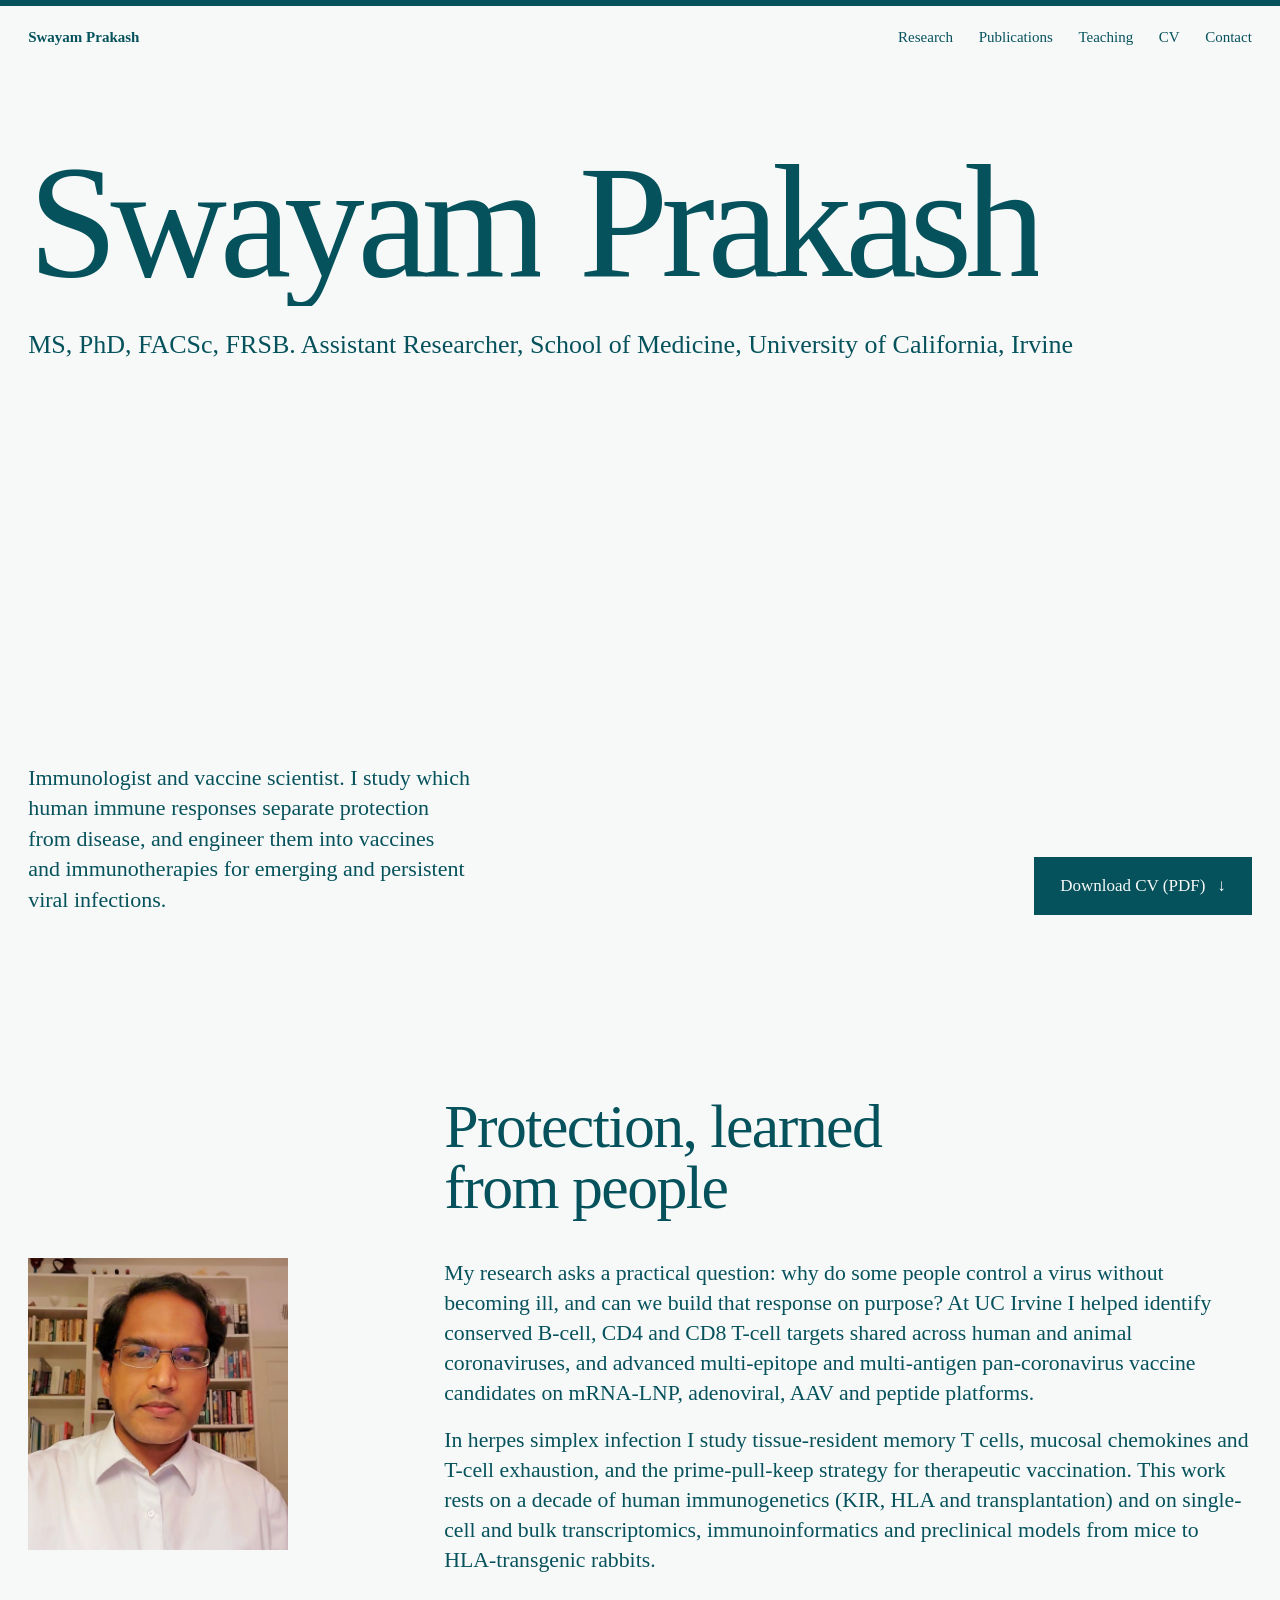
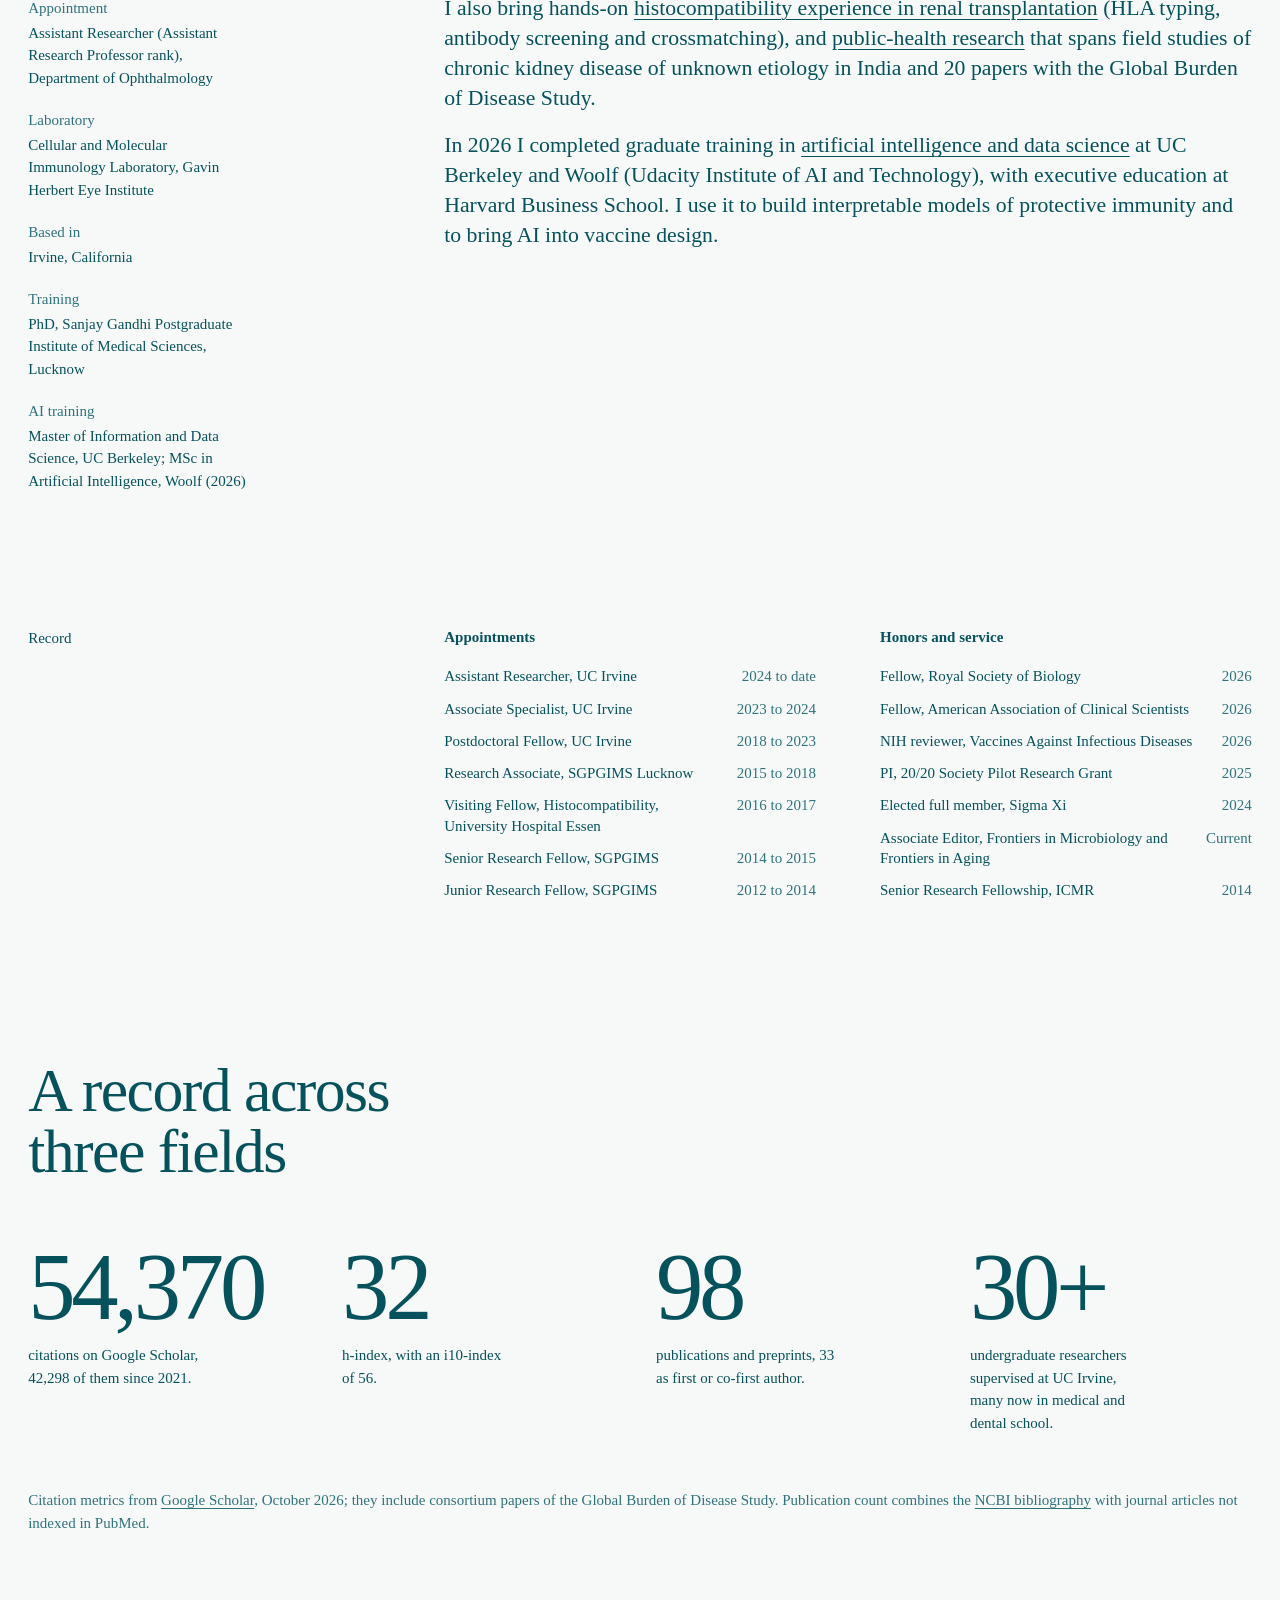
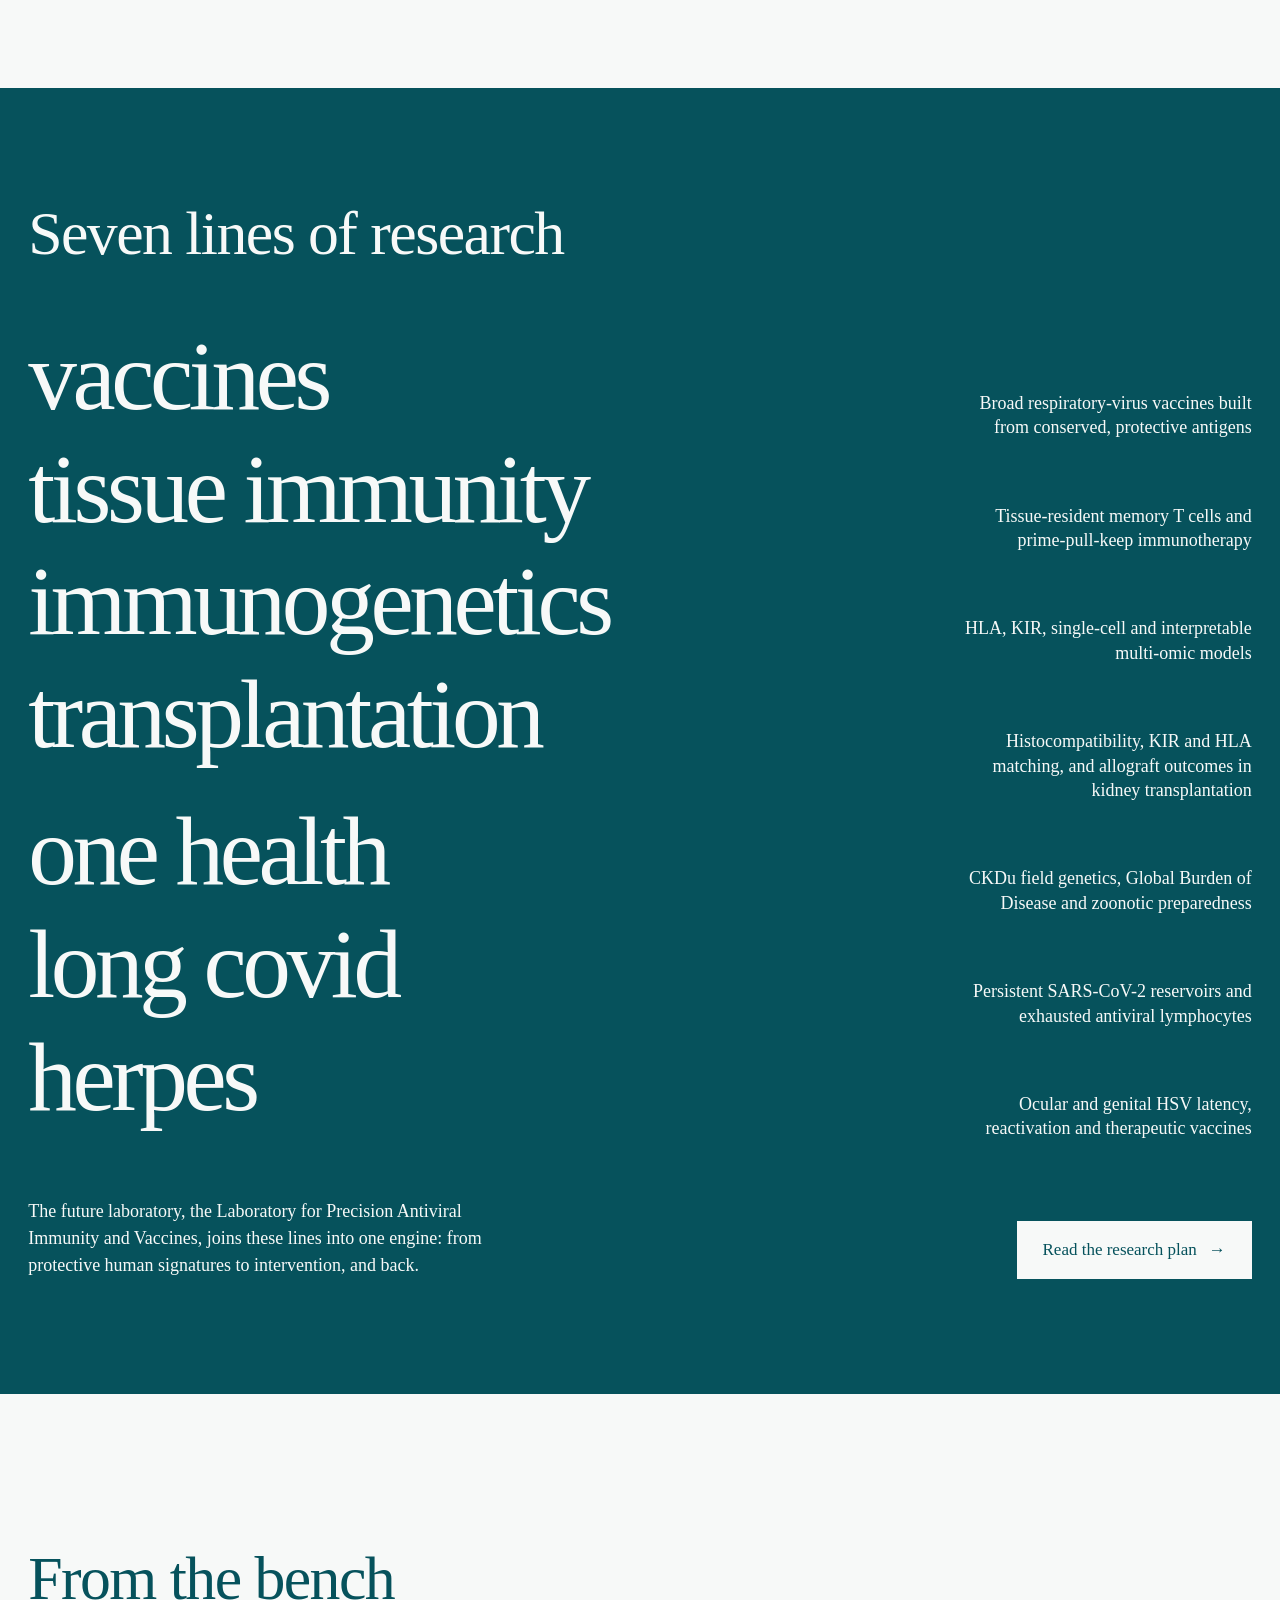
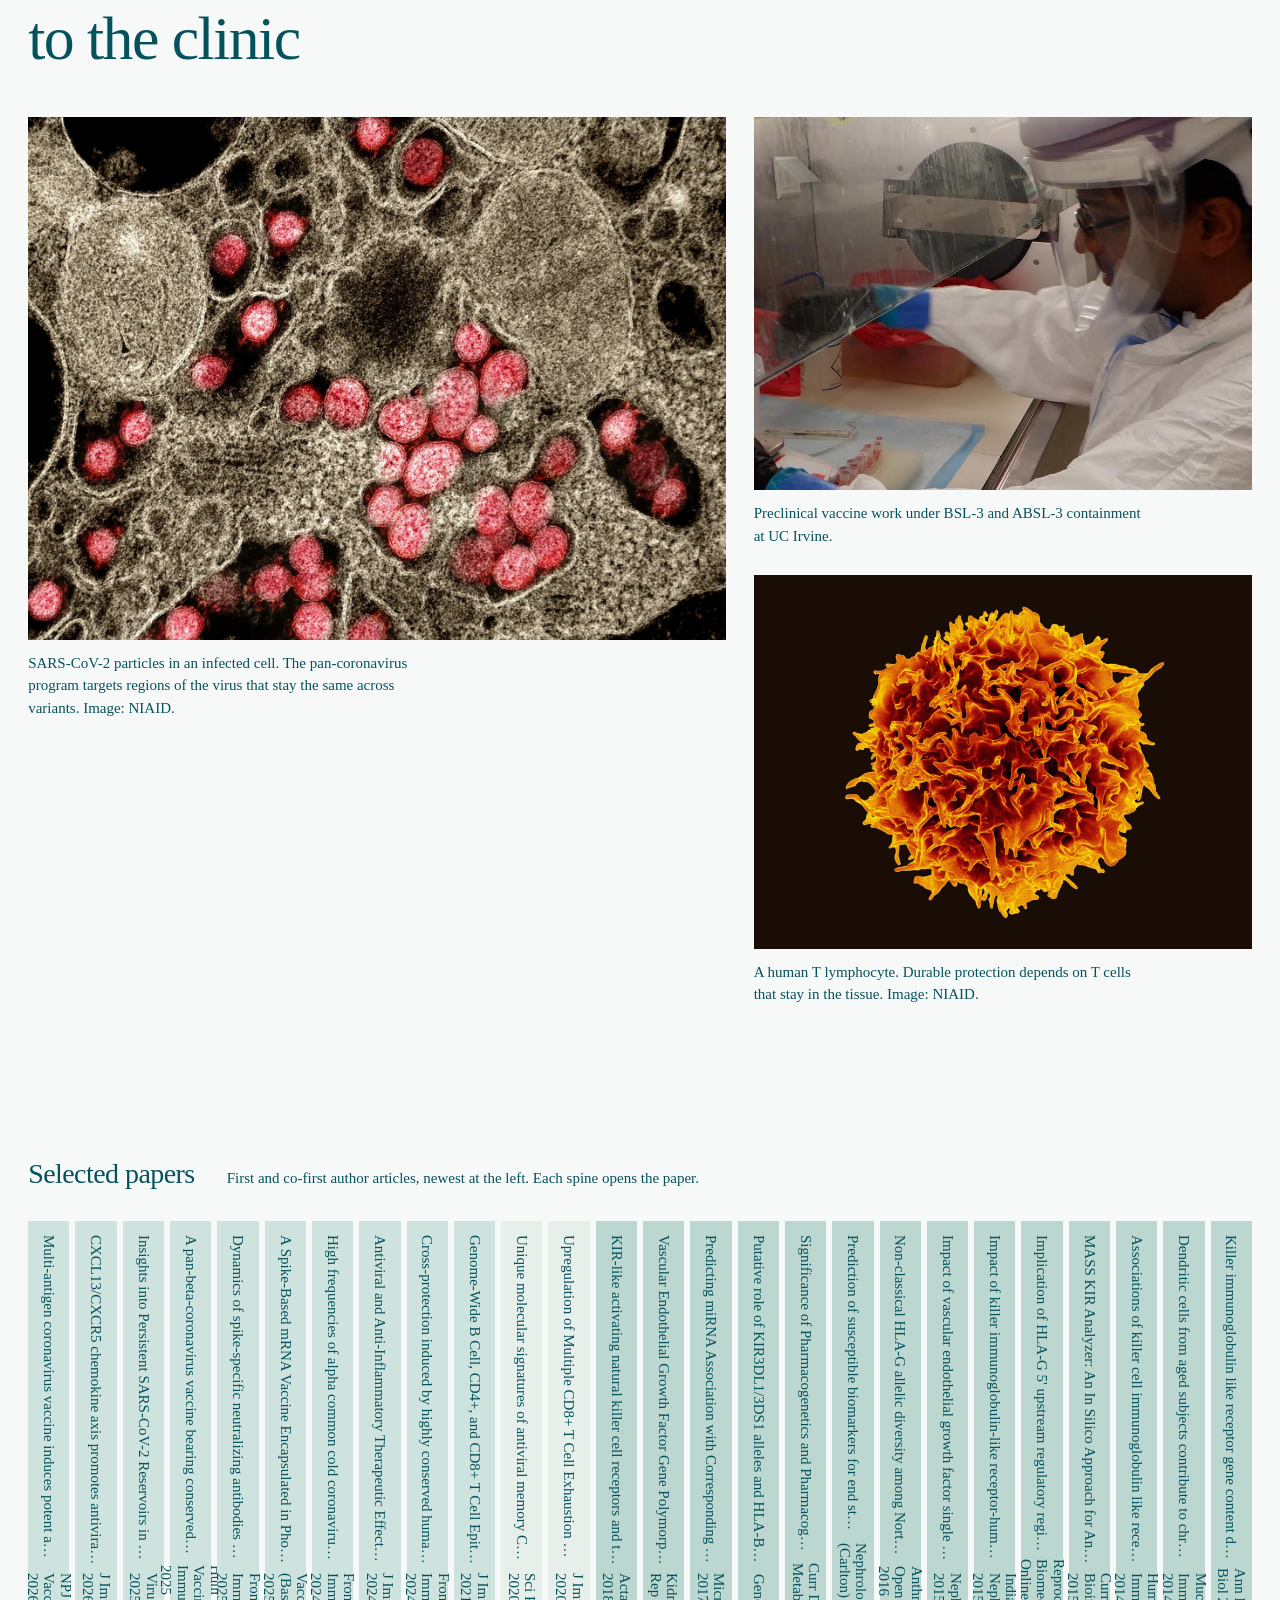
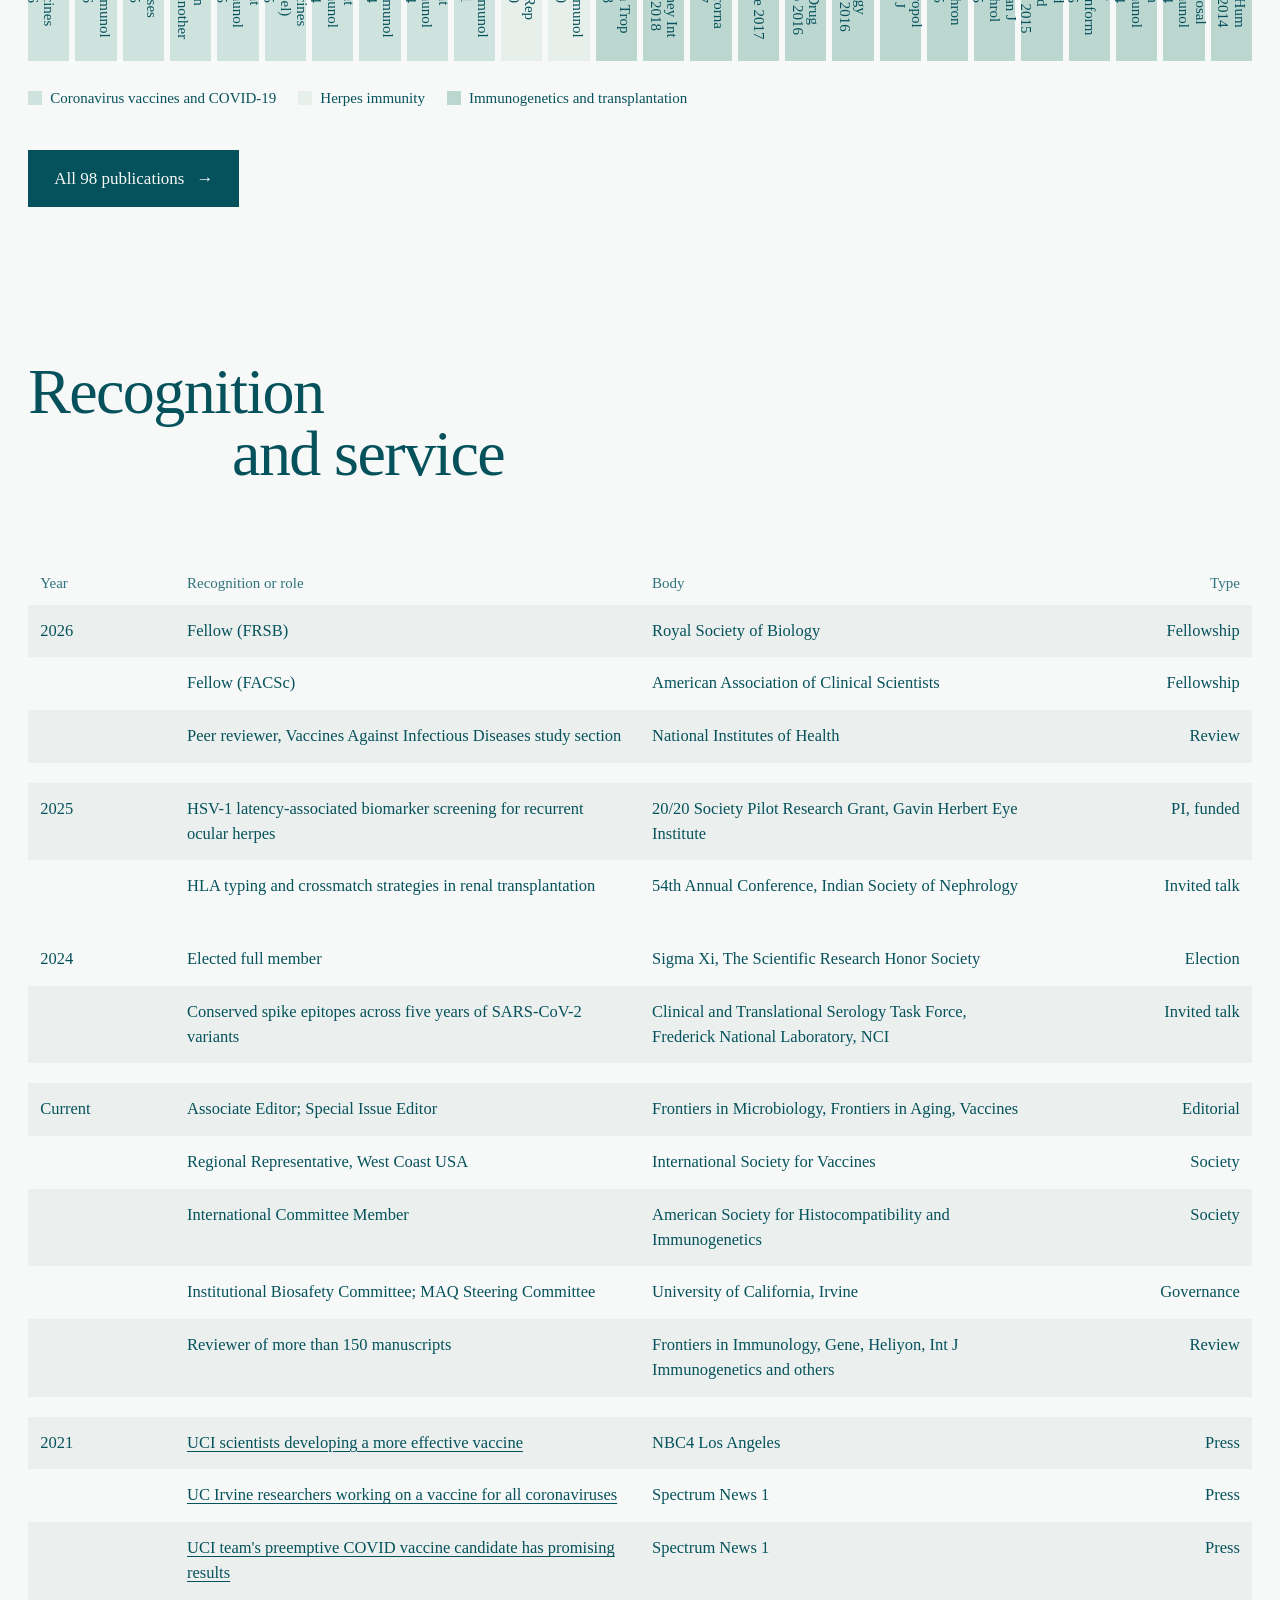
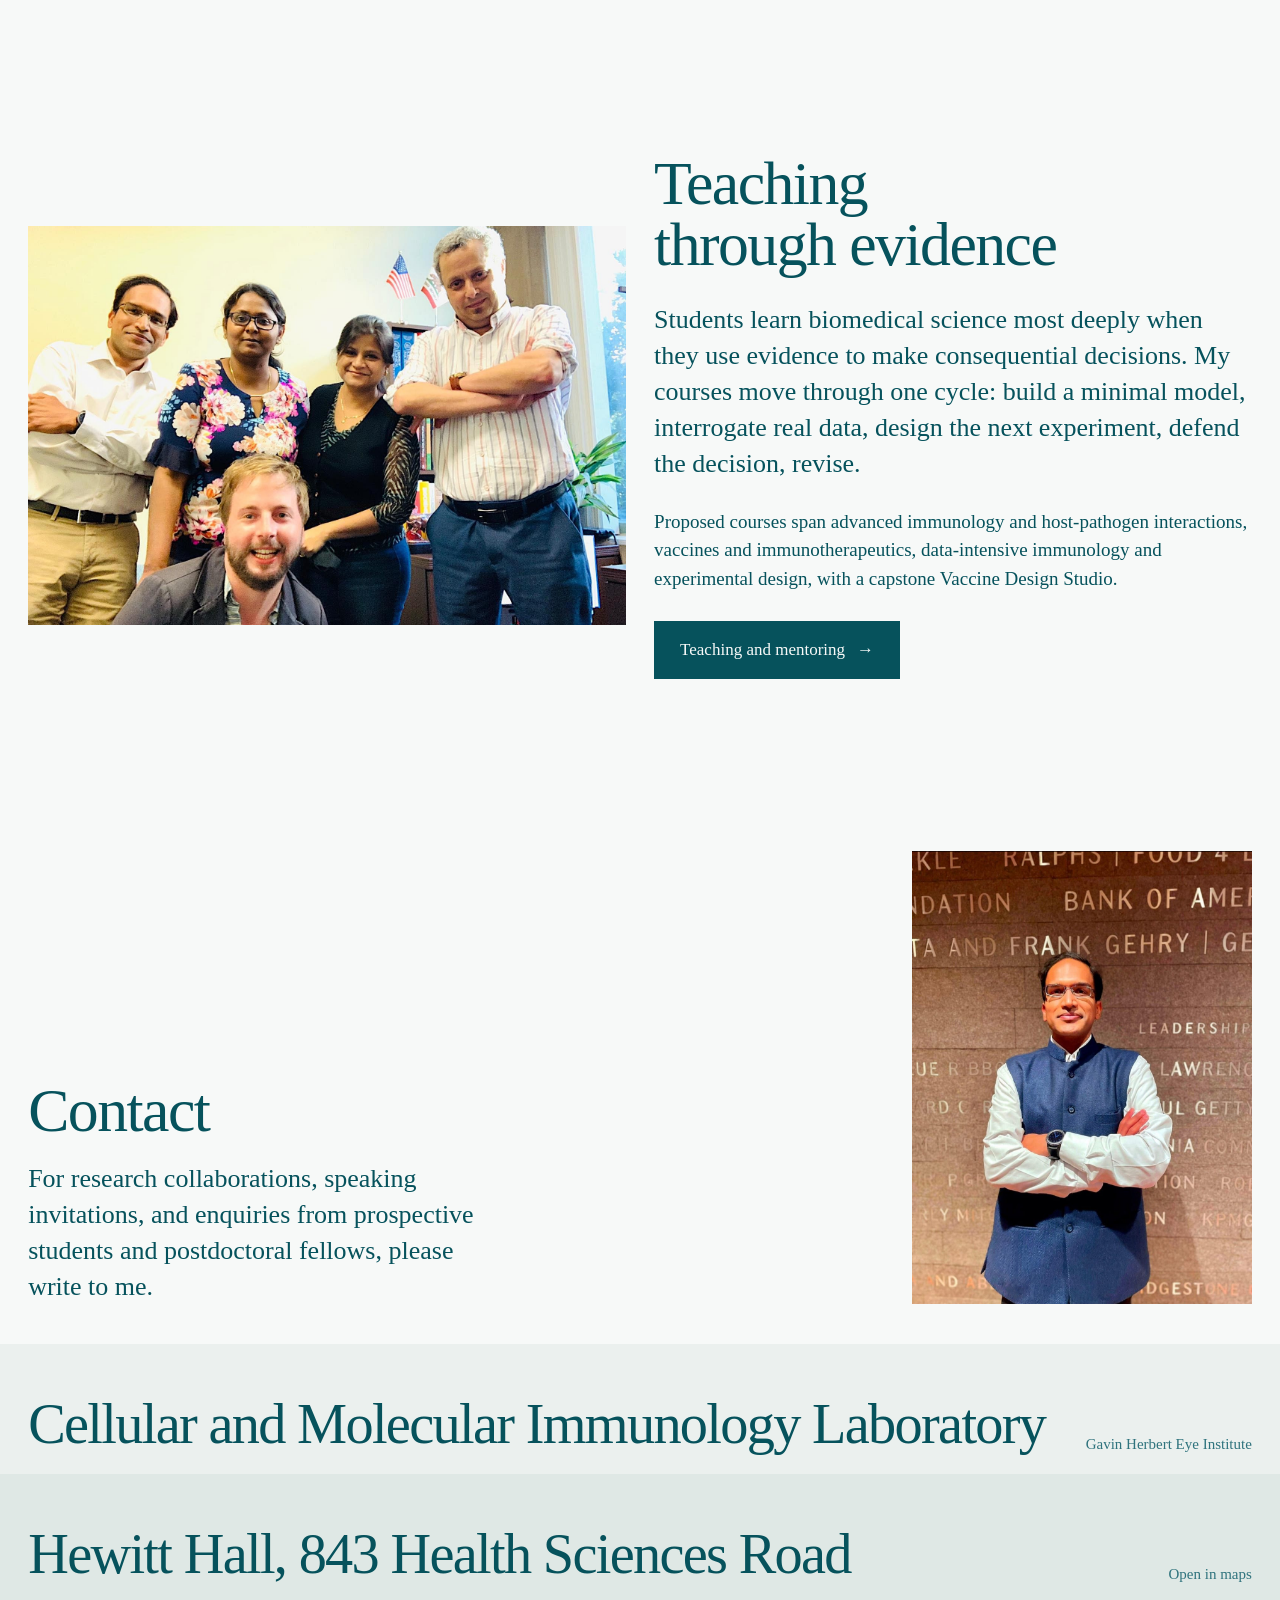
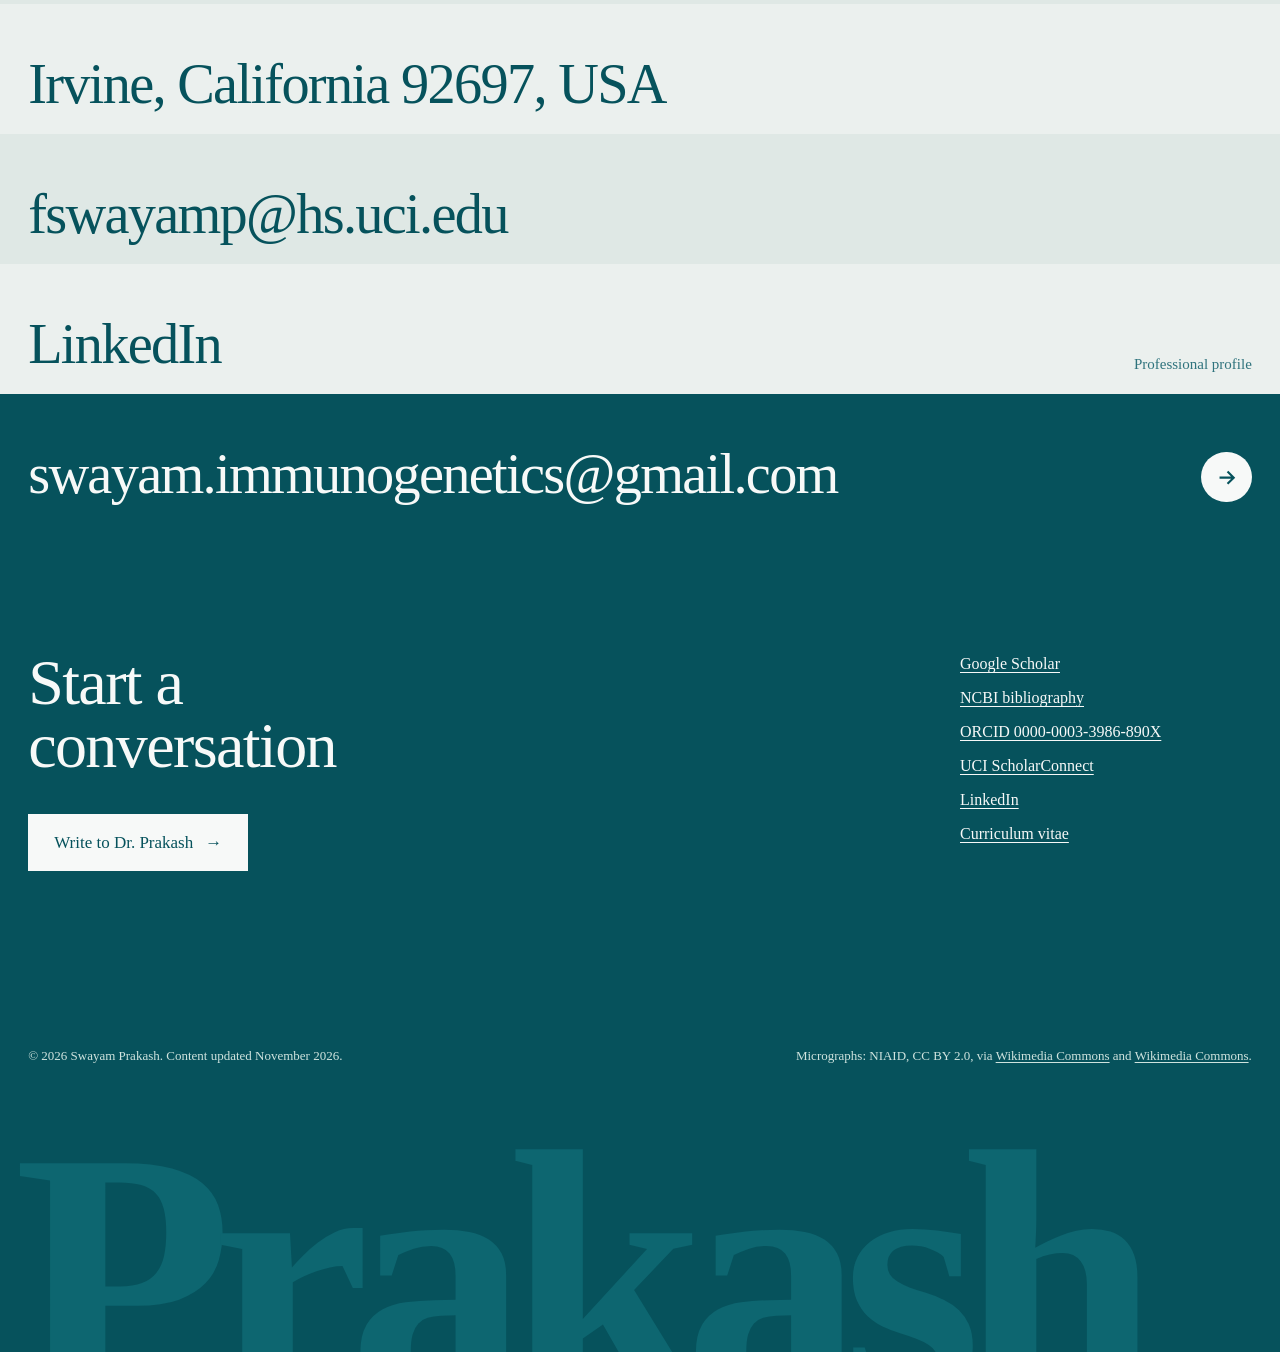
==== commit 0af0247d: "Add portrait to Contact section" ====
--- a/index.html
+++ b/index.html
@@ -191,7 +191,13 @@
 </section>
 
 <section class="contact" id="contact" aria-labelledby="contact-h">
-  <h2 id="contact-h" class="sec-title rise">Contact</h2>
+  <div class="contact-head">
+    <div>
+      <h2 id="contact-h" class="sec-title rise">Contact</h2>
+      <p class="rise">For research collaborations, speaking invitations, and enquiries from prospective students and postdoctoral fellows, please write to me.</p>
+    </div>
+    <figure class="rise"><img src="assets/img/portrait-contact.jpg" width="1080" height="1440" alt="Portrait of Dr. Swayam Prakash" loading="lazy"></figure>
+  </div>
   <div class="rows" data-stagger>
     <div class="row"><span class="main">Cellular and Molecular Immunology Laboratory</span><span class="small">Gavin Herbert Eye Institute</span></div>
     <a href="https://maps.google.com/?q=843+Health+Sciences+Road+Irvine+CA+92697" target="_blank" rel="noopener"><span class="main">Hewitt Hall, 843 Health Sciences Road</span><span class="small">Open in maps</span></a>
--- a/assets/style.css
+++ b/assets/style.css
@@ -63,12 +63,11 @@
   padding: 0 var(--m) 28px;
 }
 .hero h1 {
-  font-size: var(--step-display); font-weight: 500; letter-spacing: -0.05em; line-height: 0.86;
-  margin-top: 11vh; display: grid;
+  font-size: clamp(3.5rem, 12.6vw, 14rem); font-weight: 500; letter-spacing: -0.045em; line-height: 0.92;
+  margin-top: 11vh; display: flex; flex-wrap: wrap; column-gap: 0.24em;
 }
 .hero h1 .line { display: block; overflow: hidden; padding-bottom: 0.06em; }
 .hero h1 .line > span { display: inline-block; }
-.hero h1 .line:nth-child(2) { justify-self: end; }
 .hero .creds { font-size: var(--step-lead); margin-top: 22px; letter-spacing: 0; line-height: 1.3; }
 .hero-foot { display: flex; justify-content: space-between; align-items: end; gap: 32px; }
 .hero-foot p { font-size: clamp(1.125rem, 1rem + 0.5vw, 1.375rem); max-width: 46ch; margin: 0; line-height: 1.38; }
@@ -339,7 +338,6 @@
   .nav .menu-btn { display: inline-block; background: none; border: 0; color: var(--ink); font: inherit; font-size: 15px; padding: 6px 0; cursor: pointer; text-decoration: underline; }
   .hero { min-height: calc(100svh - 6px); padding-bottom: 20px; }
   .hero h1 { font-size: 21vw; line-height: 0.9; margin-top: 12vh; }
-  .hero h1 .line:nth-child(2) { justify-self: start; }
   .hero .creds { font-size: 18px; }
   .hero-foot { flex-direction: column; align-items: stretch; gap: 20px; }
   .hero-foot p { font-size: 17px; }
@@ -412,3 +410,33 @@
   .cv-note { font-size: 8.6pt; margin-bottom: 4pt; }
   a { text-decoration: none; color: inherit; }
 }
+
+/* Photographs within sections */
+.banner { margin: 0 var(--m); }
+.banner img { width: 100%; height: auto; aspect-ratio: 1347 / 474; object-fit: cover; display: block; }
+.split .body figure { margin: 0; }
+.split .body figure img { width: 100%; height: auto; display: block; }
+.split .body figcaption { font-size: 15px; line-height: 1.4; margin-top: 10px; color: var(--muted); max-width: 60ch; }
+.fig { margin: 40px 0 8px !important; }
+.fig-row { display: grid; gap: 20px; margin: 36px 0 8px; align-items: start; }
+.fig-row.two { grid-template-columns: 1fr 1fr; }
+.fig-row.three { grid-template-columns: repeat(3, 1fr); }
+.fig-row img { aspect-ratio: 4 / 3; object-fit: cover; object-position: 50% 30%; }
+.fig-side { float: right; width: min(34%, 260px); margin: 6px 0 16px 28px !important; }
+.split .body h3 { clear: none; }
+@media (max-width: 760px) {
+  .fig-row.two, .fig-row.three { grid-template-columns: 1fr; }
+  .fig-side { float: none; width: 100%; max-width: 360px; margin: 24px 0 8px !important; }
+}
+@media print { .banner, .fig, .fig-row, .fig-side { display: none !important; } }
+
+/* Contact heading with portrait */
+.contact-head { display: grid; grid-template-columns: 1fr min(30vw, 340px); gap: 40px; align-items: end; padding: 0 var(--m); margin-bottom: 40px; }
+.contact-head h2 { padding: 0 !important; margin-bottom: 20px !important; }
+.contact-head p { font-size: var(--step-lead); line-height: 1.38; max-width: 36ch; margin: 0; }
+.contact-head figure { margin: 0; }
+.contact-head img { width: 100%; height: auto; aspect-ratio: 3 / 4; object-fit: cover; object-position: 50% 30%; display: block; }
+@media (max-width: 760px) {
+  .contact-head { grid-template-columns: 1fr; gap: 24px; }
+  .contact-head figure { max-width: 300px; }
+}
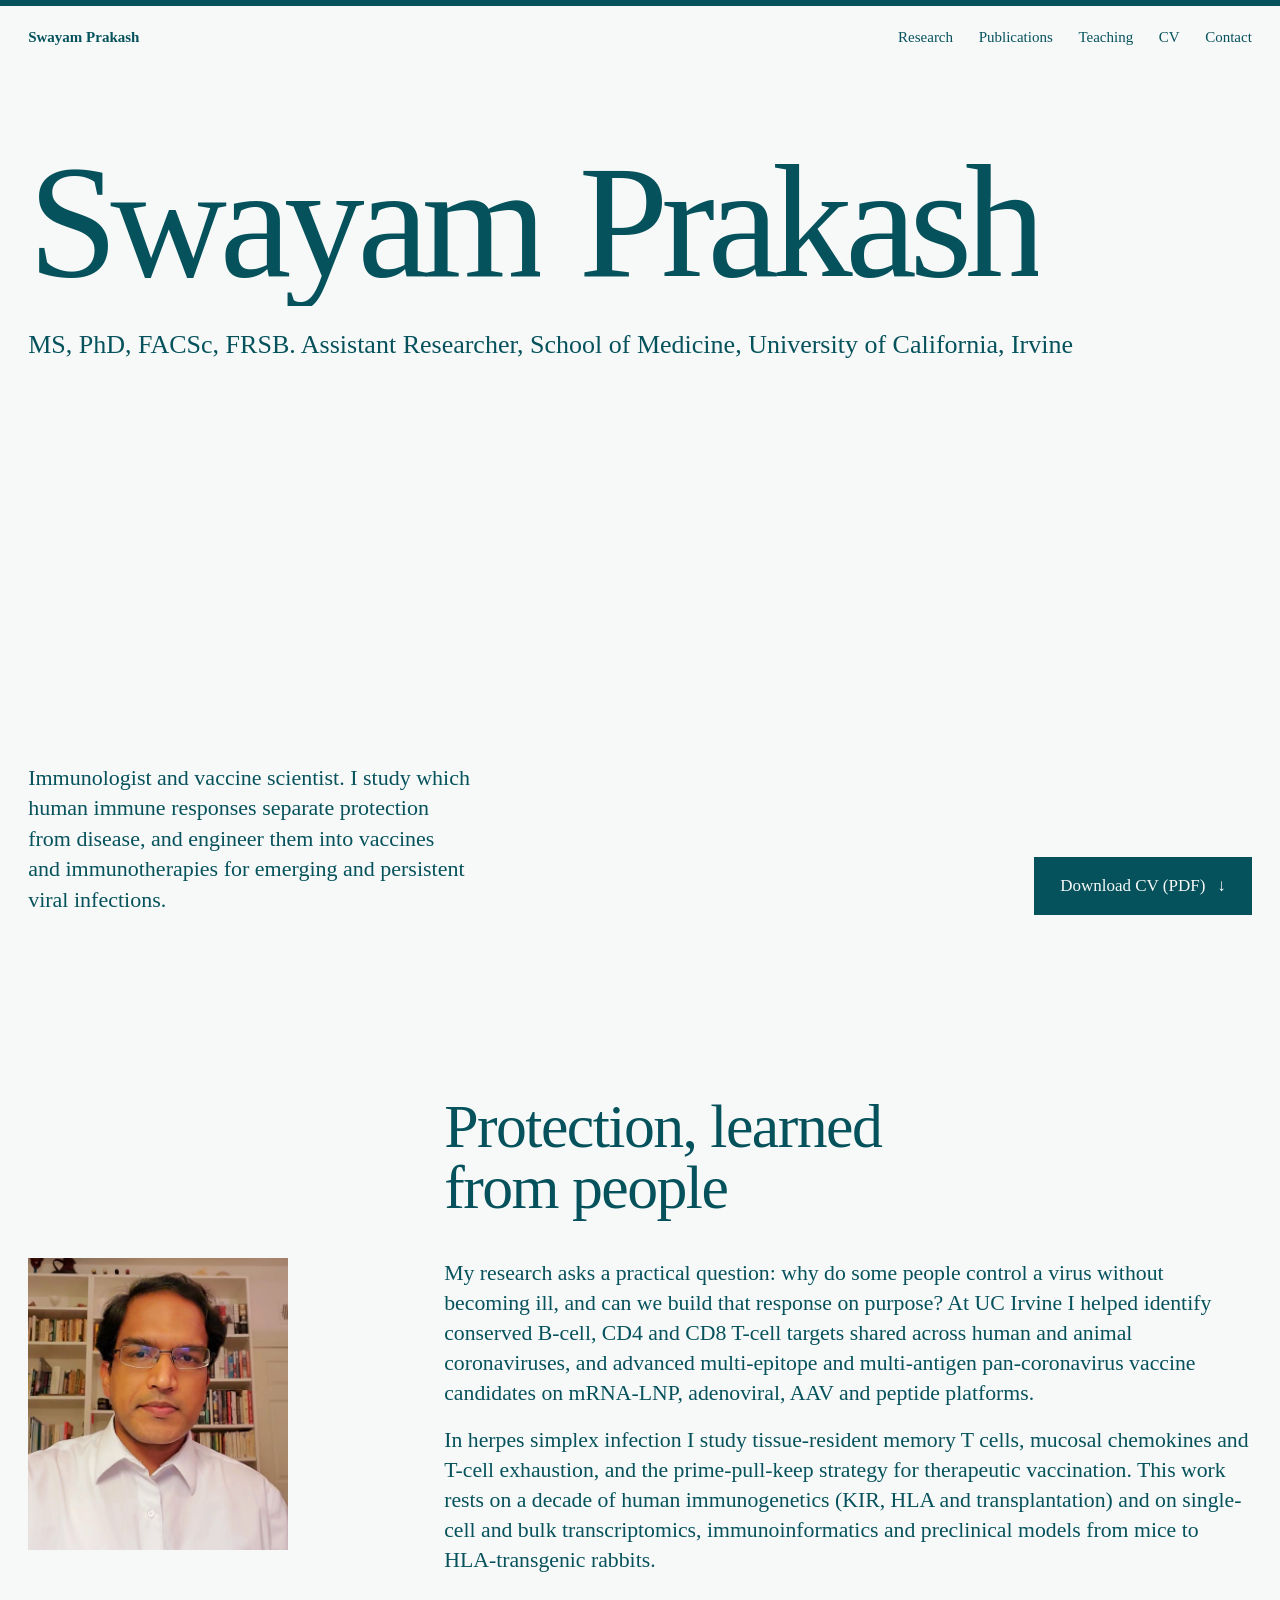
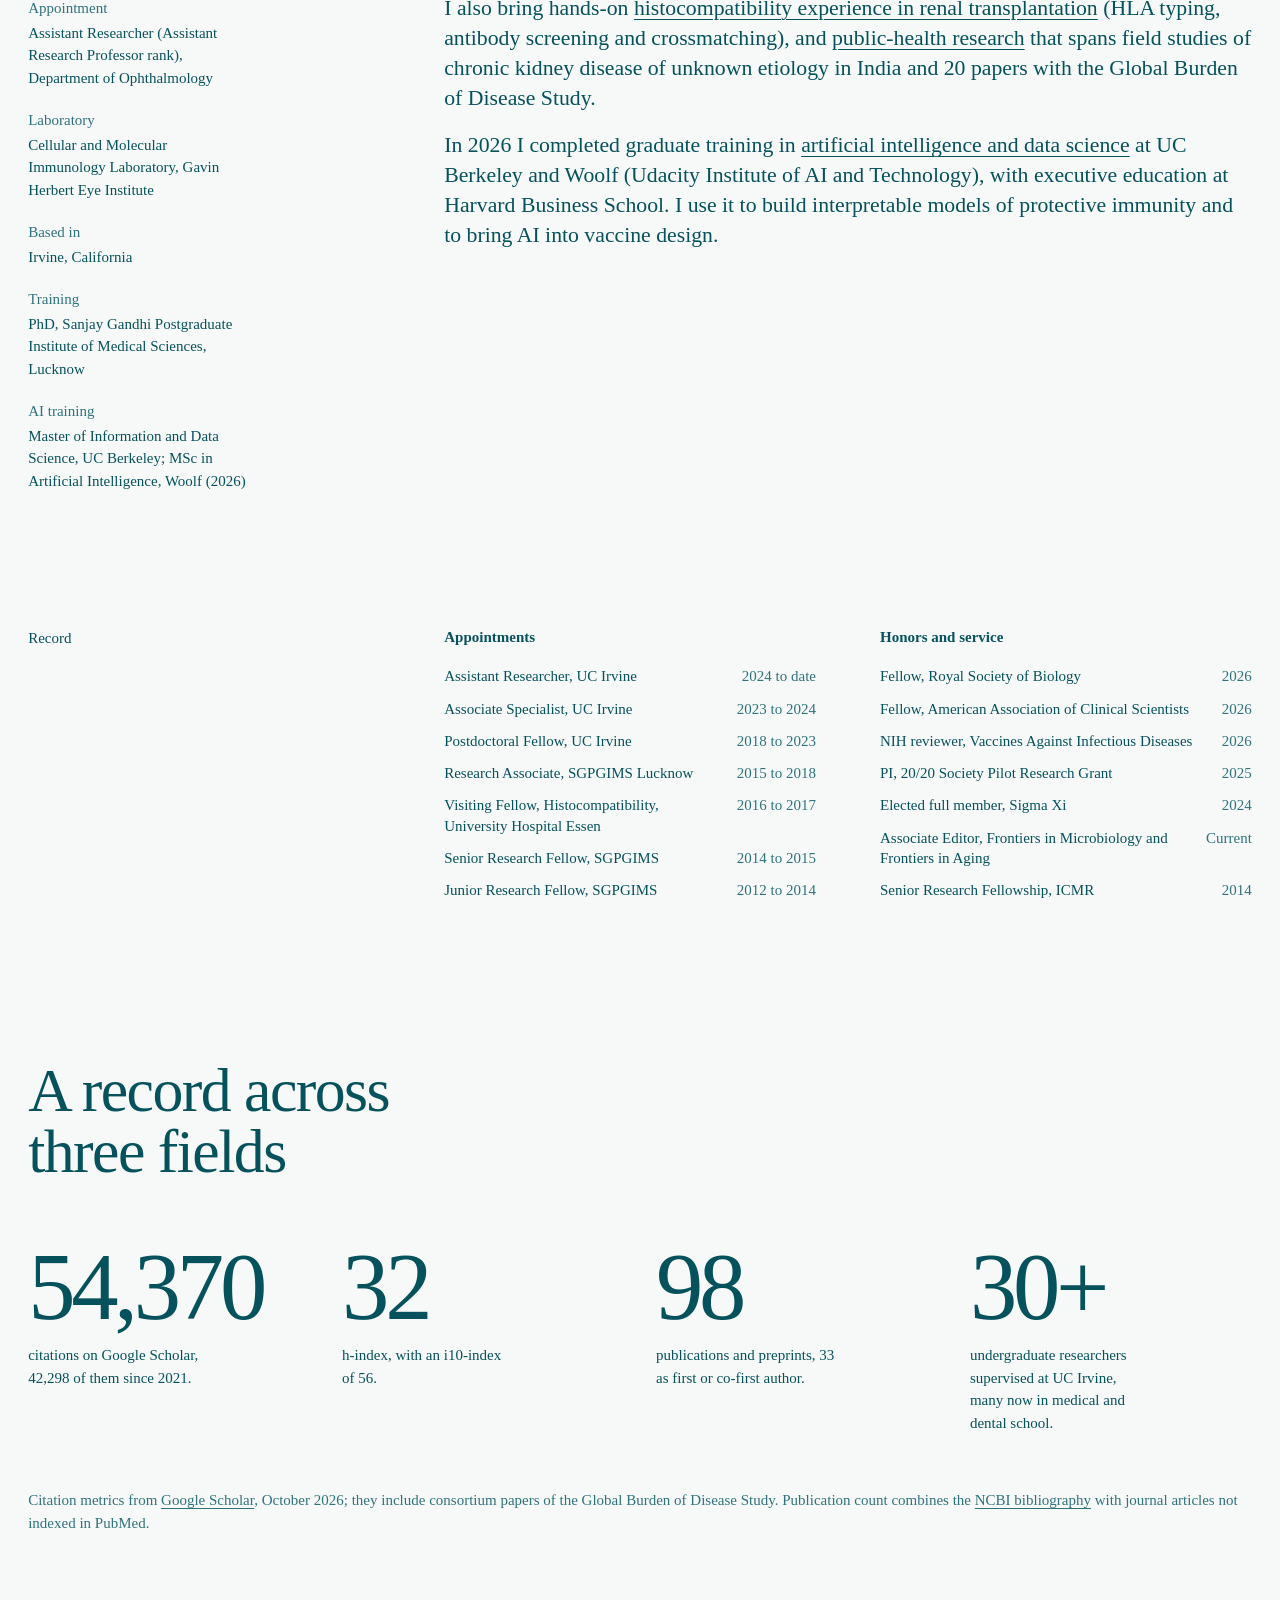
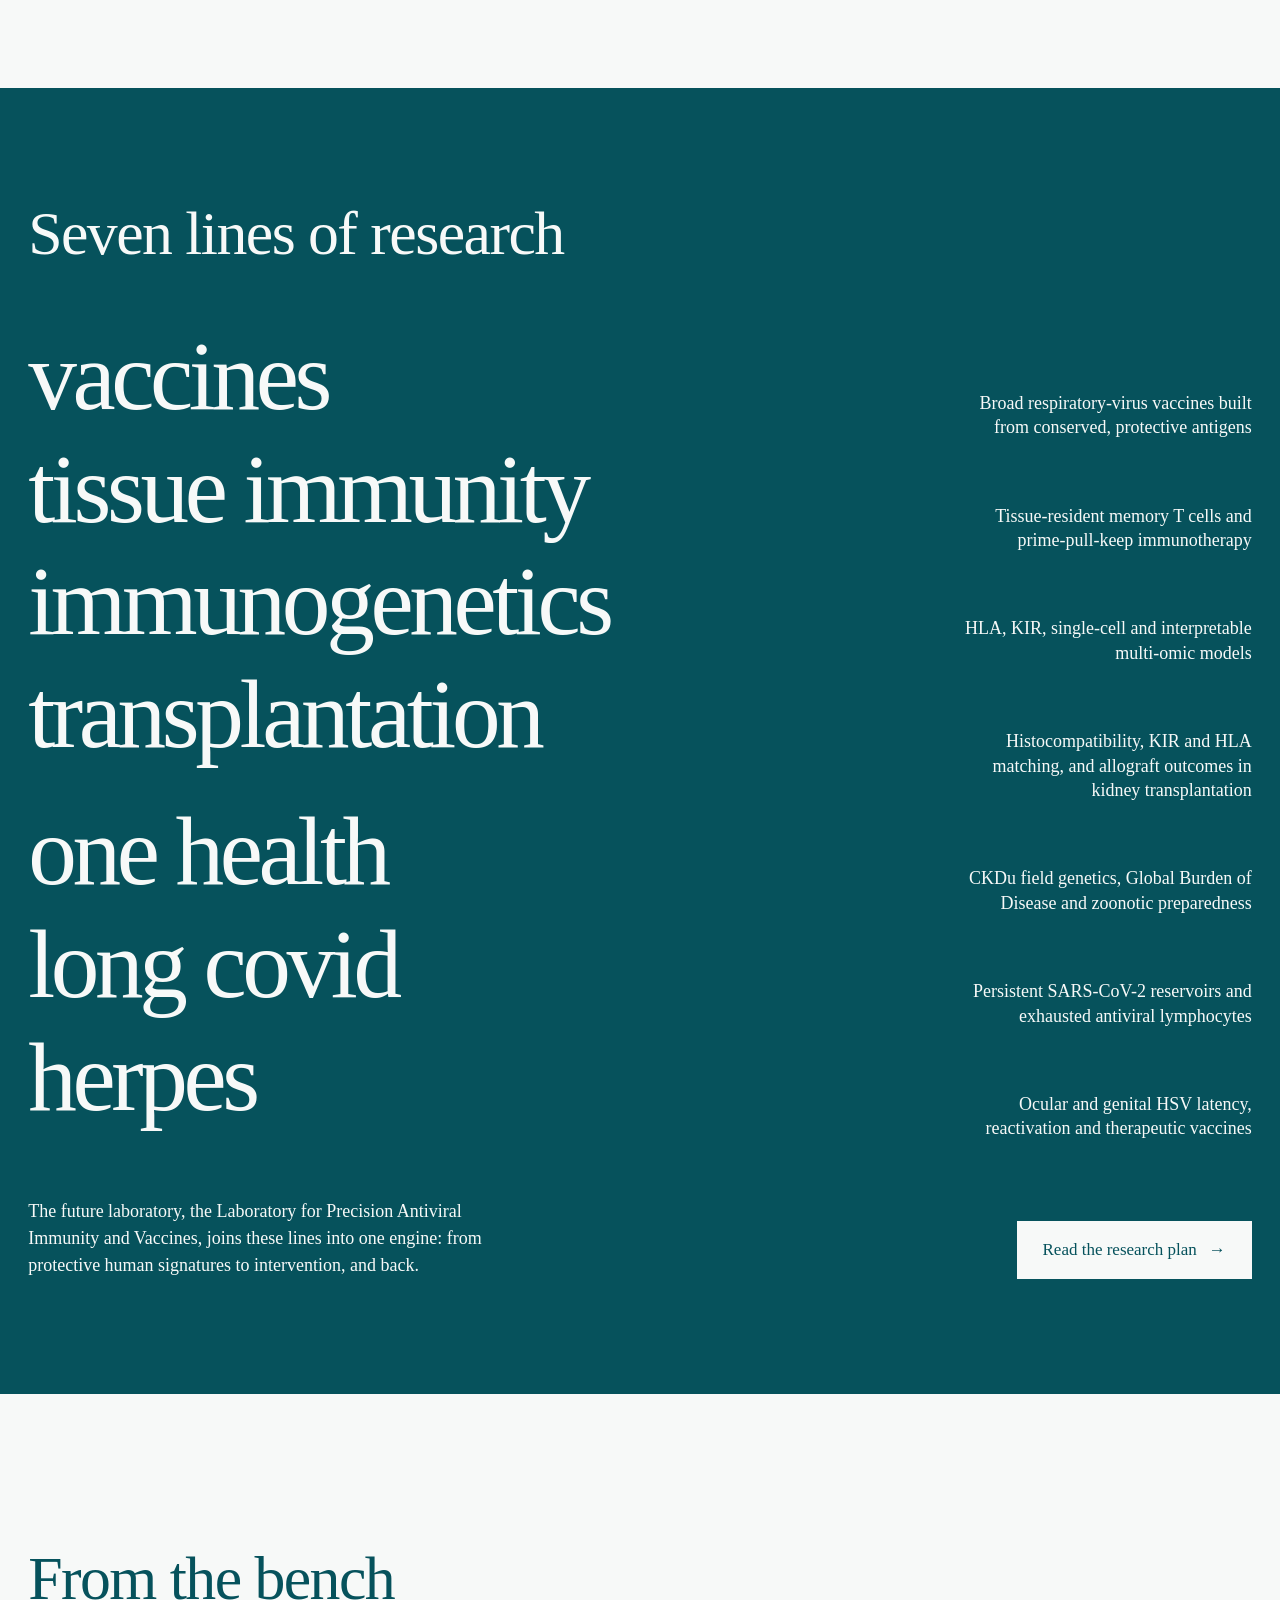
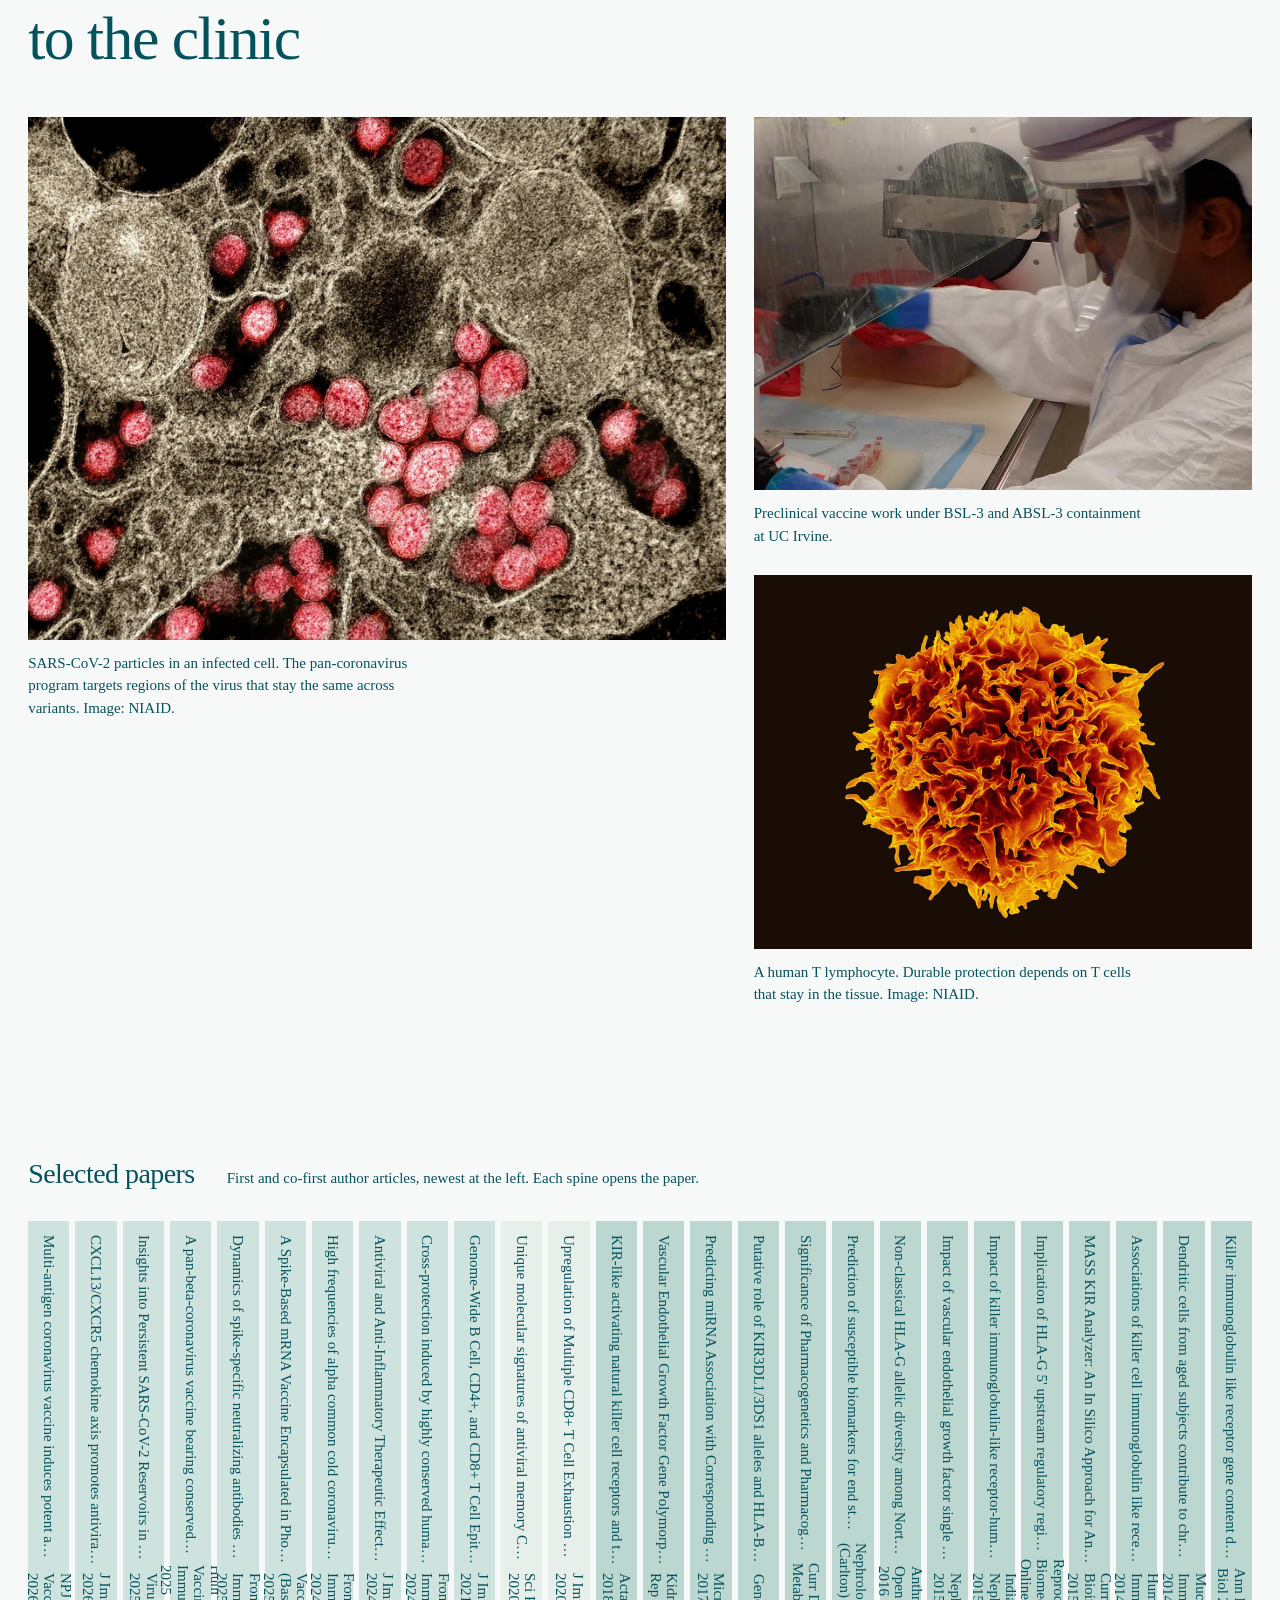
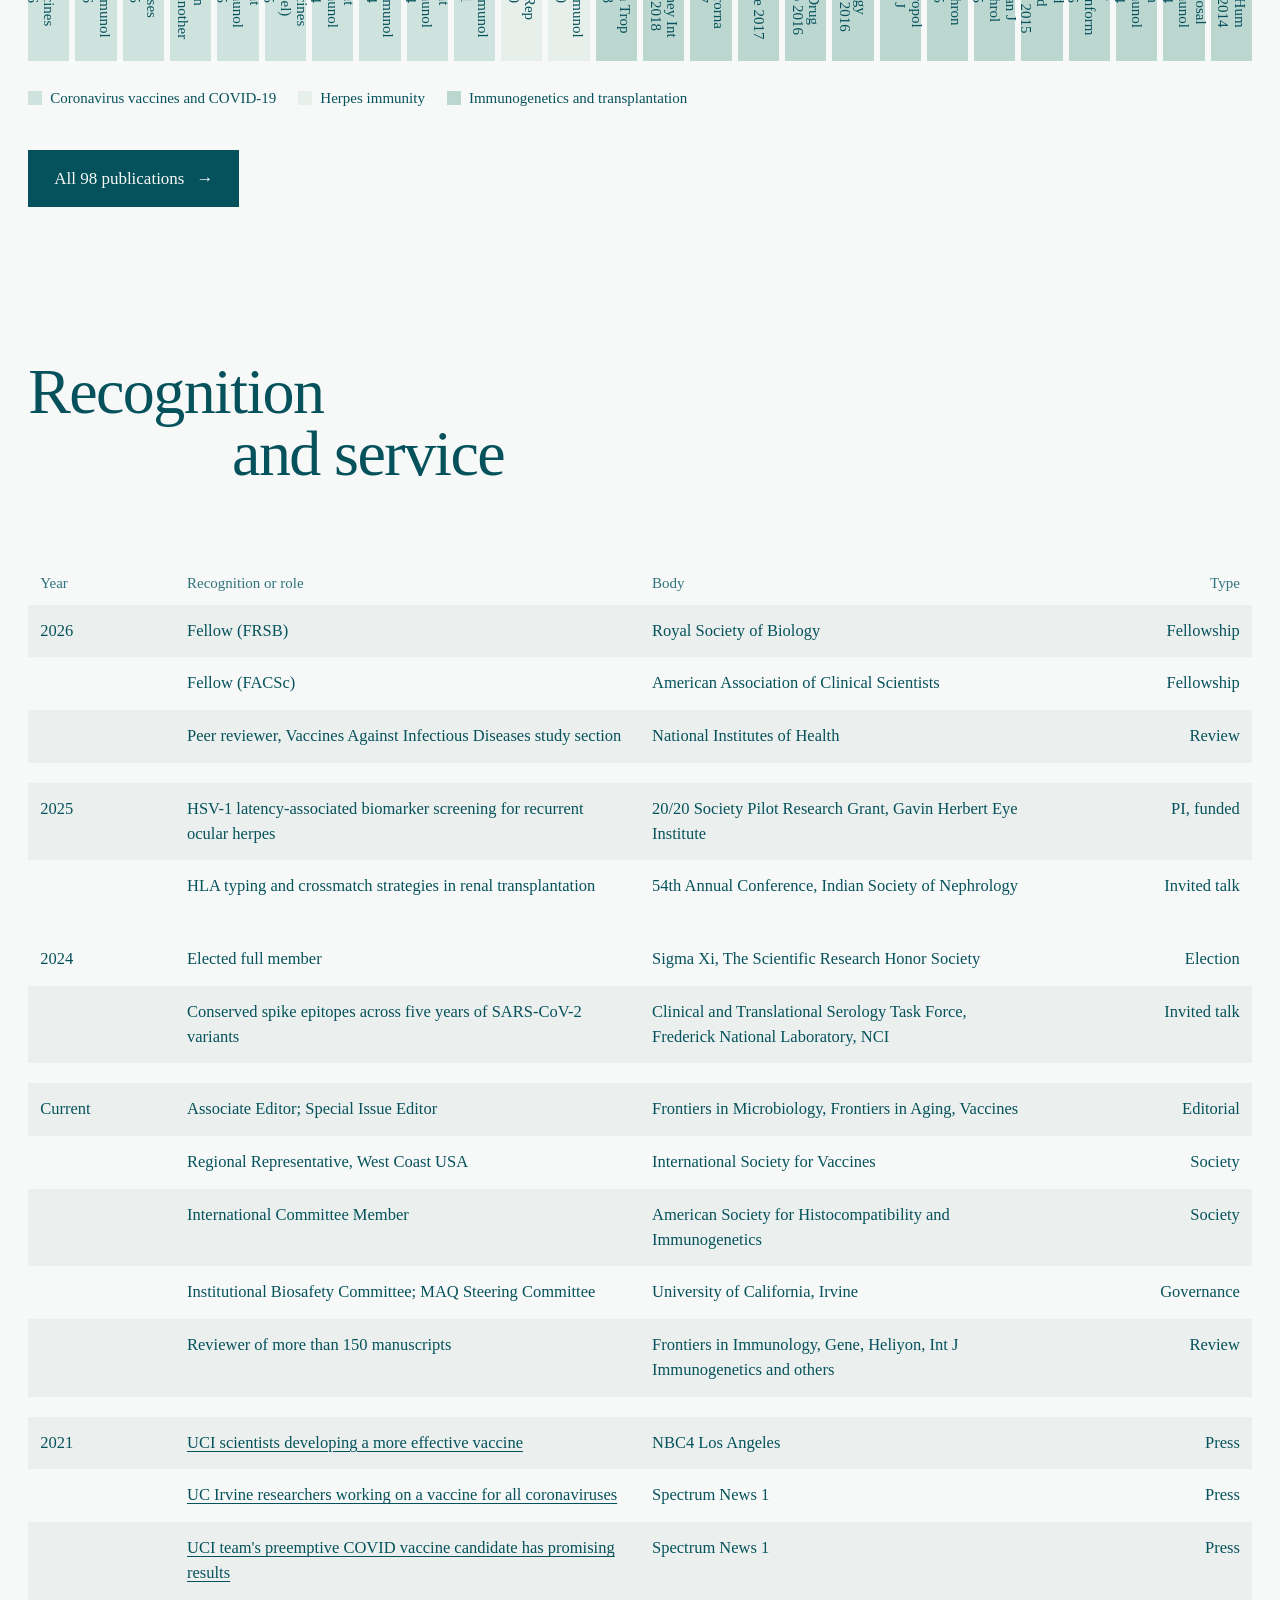
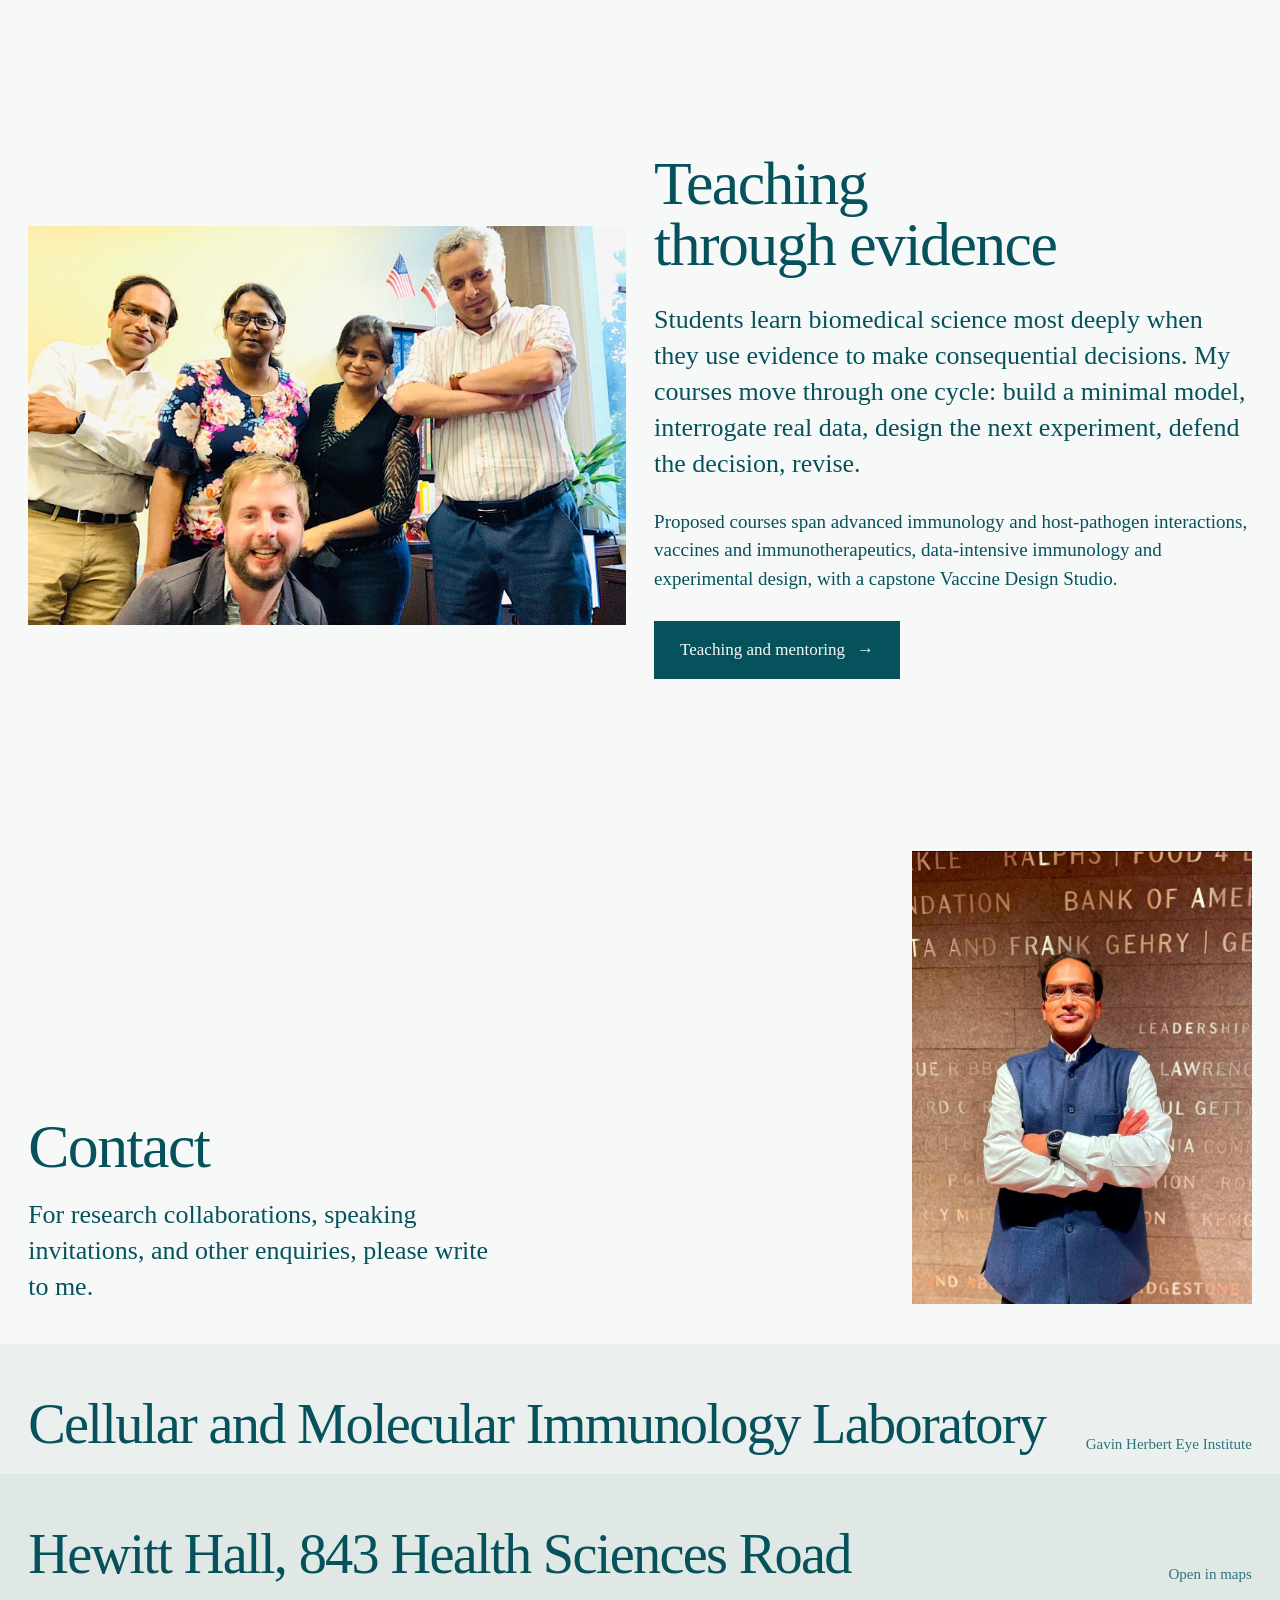
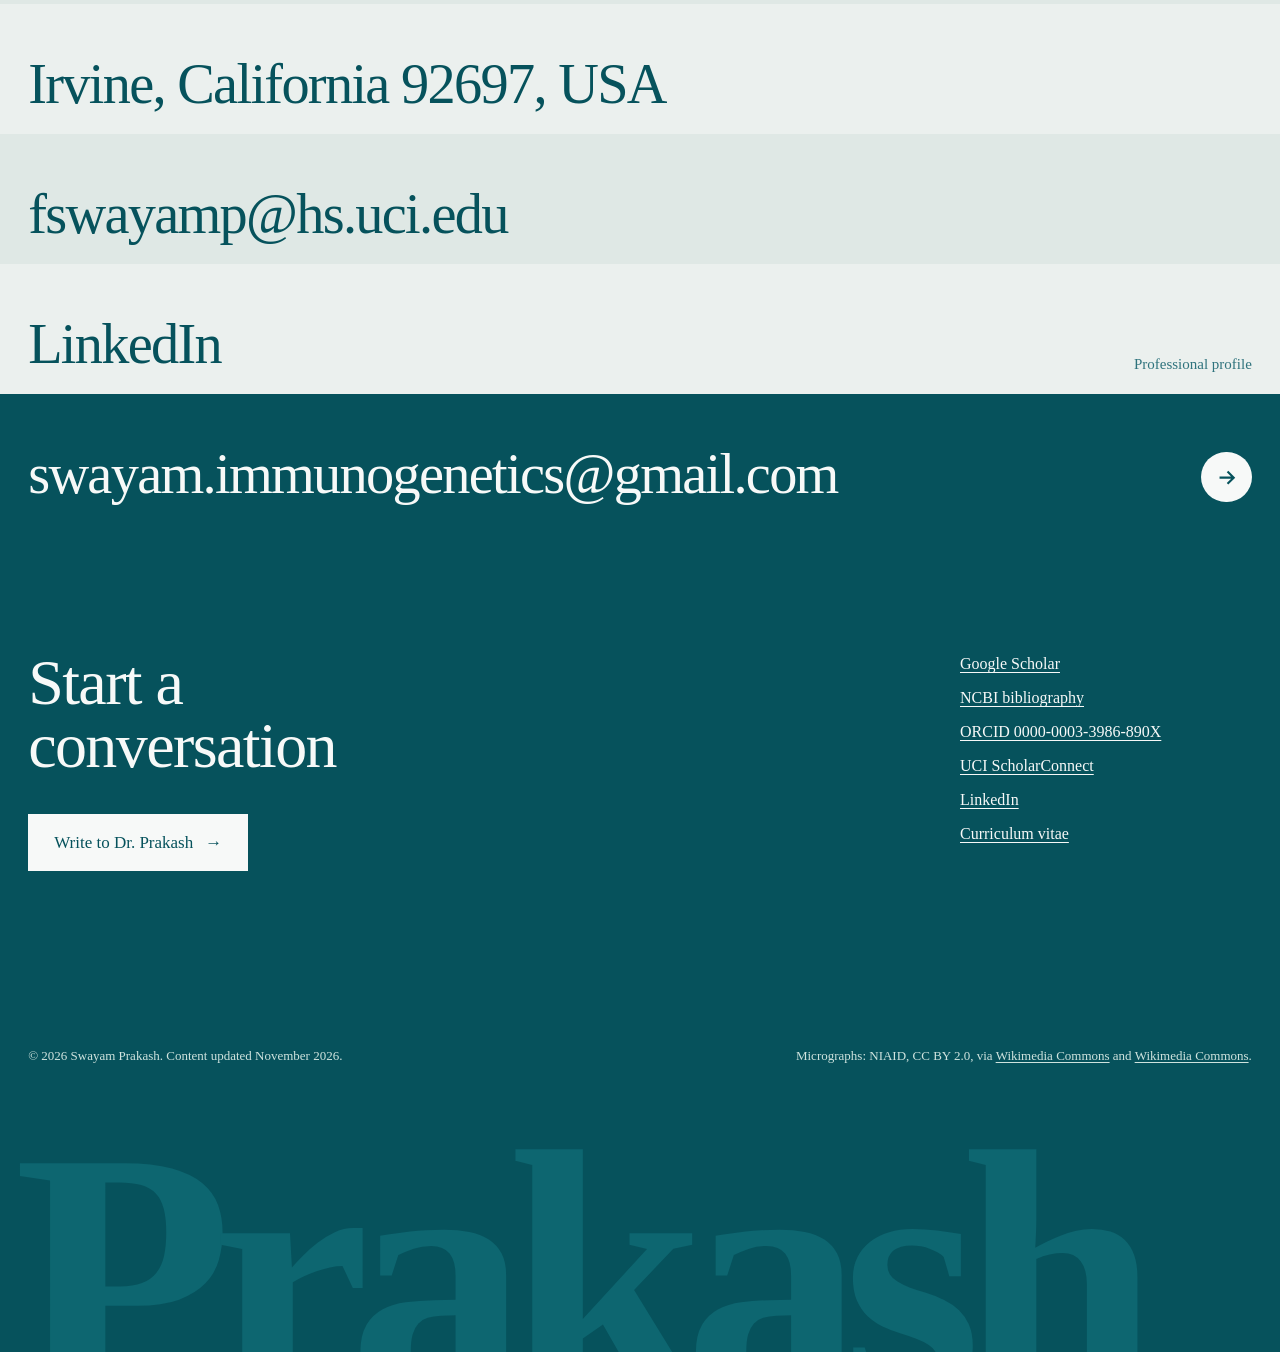
==== commit 148484a2: "Update Contact invitation line" ====
--- a/index.html
+++ b/index.html
@@ -194,7 +194,7 @@
   <div class="contact-head">
     <div>
       <h2 id="contact-h" class="sec-title rise">Contact</h2>
-      <p class="rise">For research collaborations, speaking invitations, and enquiries from prospective students and postdoctoral fellows, please write to me.</p>
+      <p class="rise">For research collaborations, speaking invitations, and other enquiries, please write to me.</p>
     </div>
     <figure class="rise"><img src="assets/img/portrait-contact.jpg" width="1080" height="1440" alt="Portrait of Dr. Swayam Prakash" loading="lazy"></figure>
   </div>
--- a/assets/style.css
+++ b/assets/style.css
@@ -440,3 +440,4 @@
   .contact-head { grid-template-columns: 1fr; gap: 24px; }
   .contact-head figure { max-width: 300px; }
 }
+.fig-side.sq { width: min(30%, 240px); }
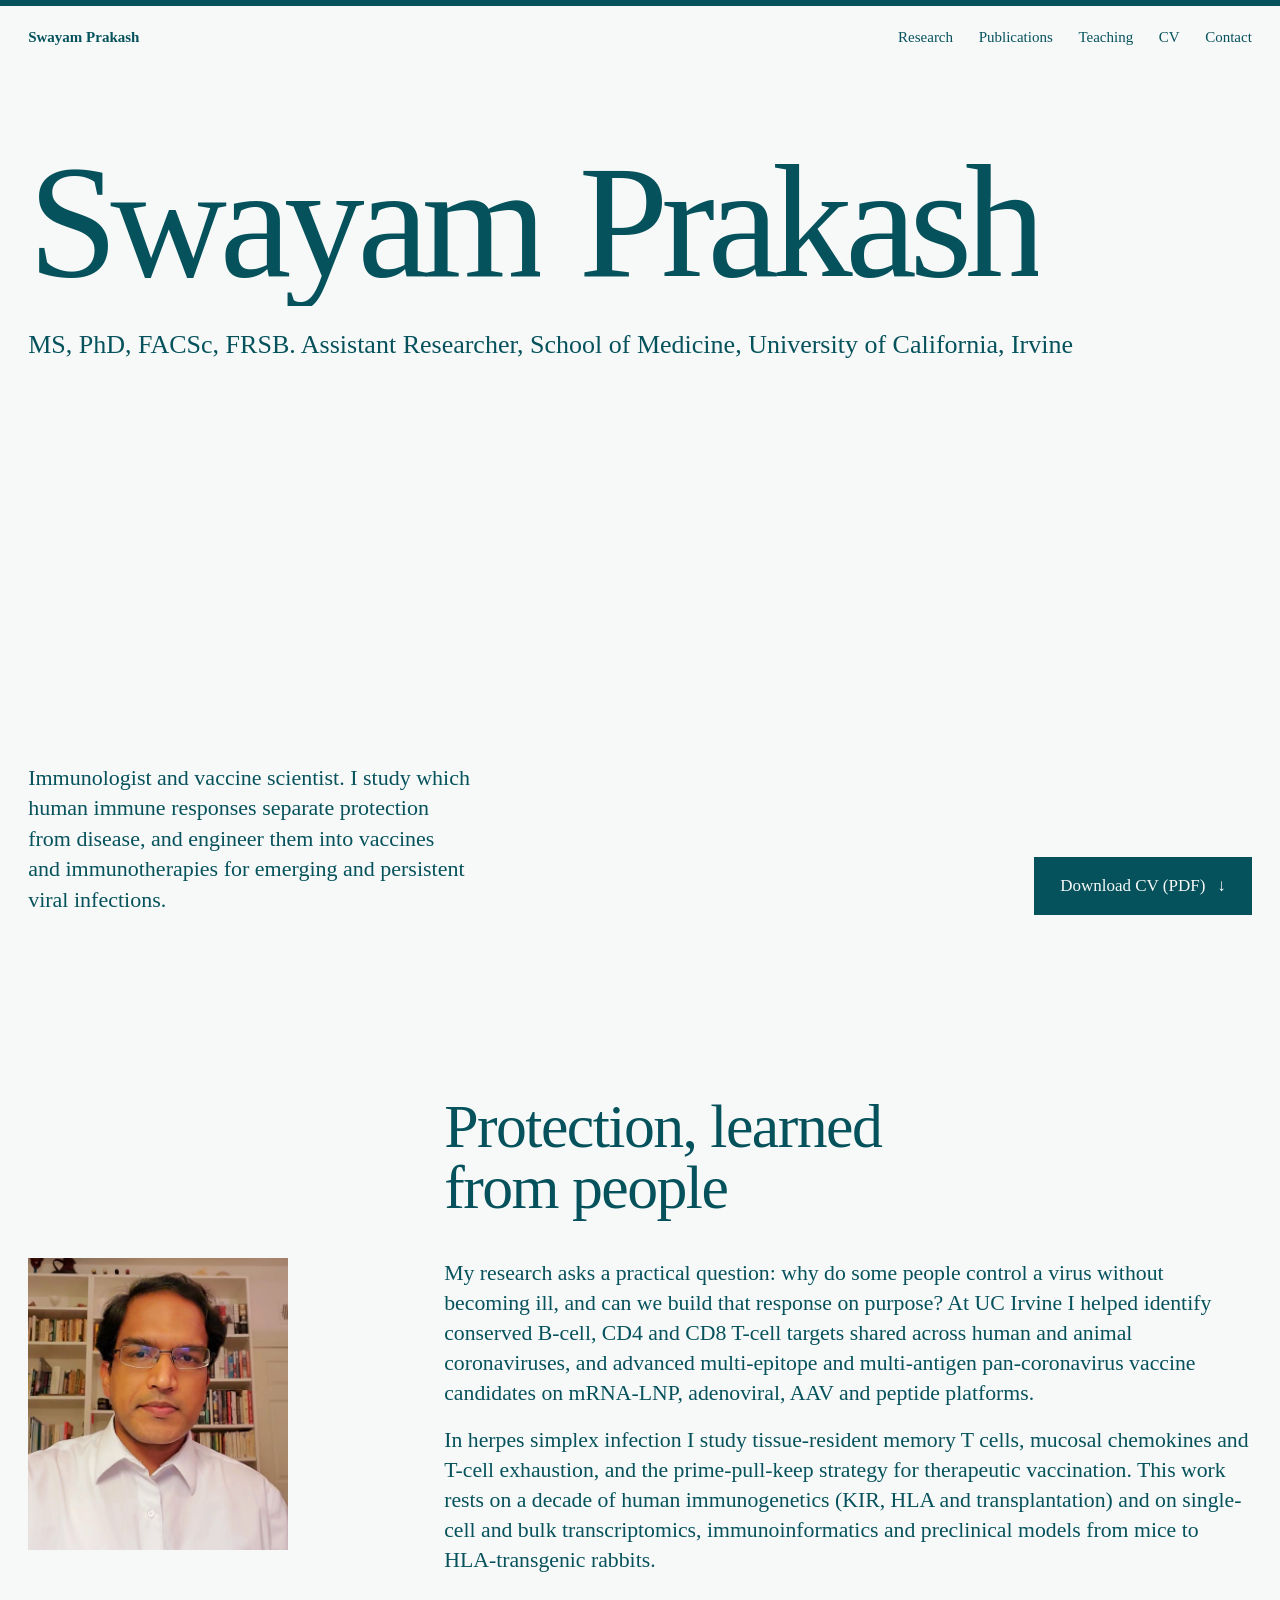
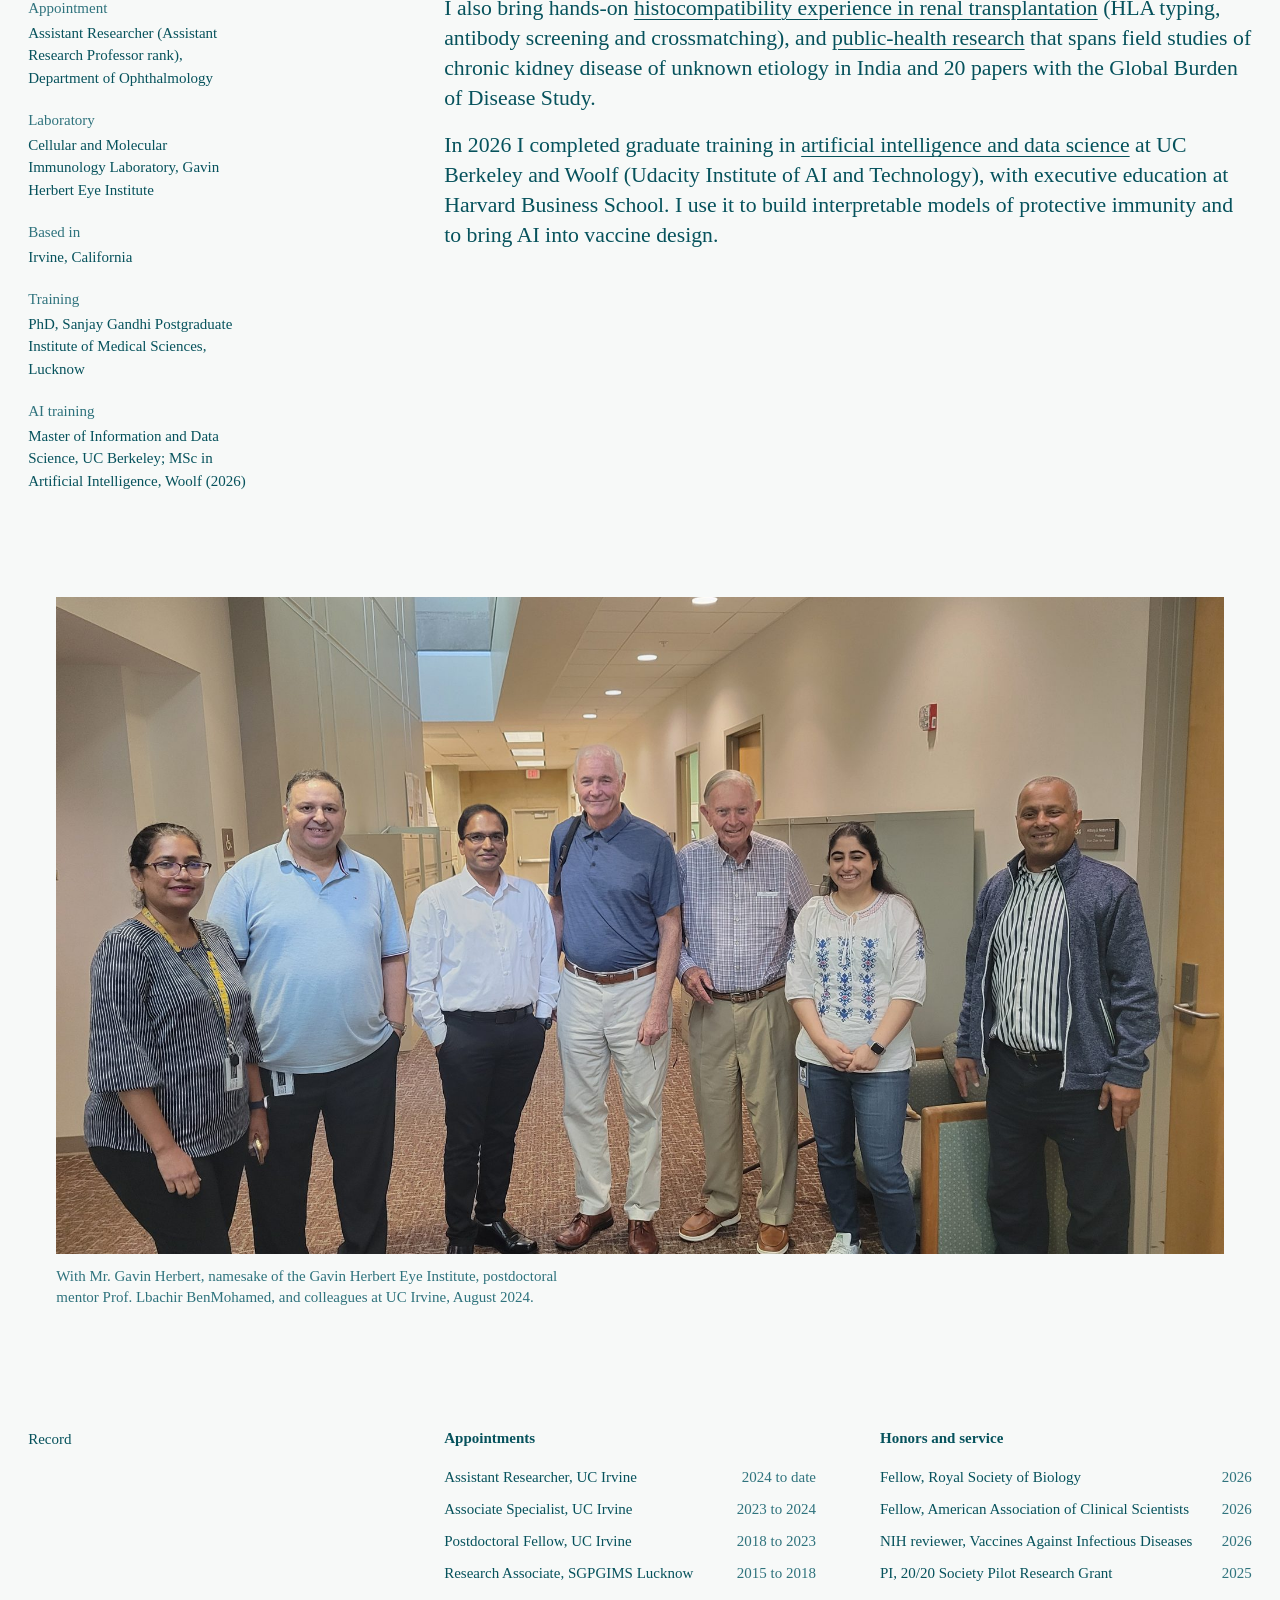
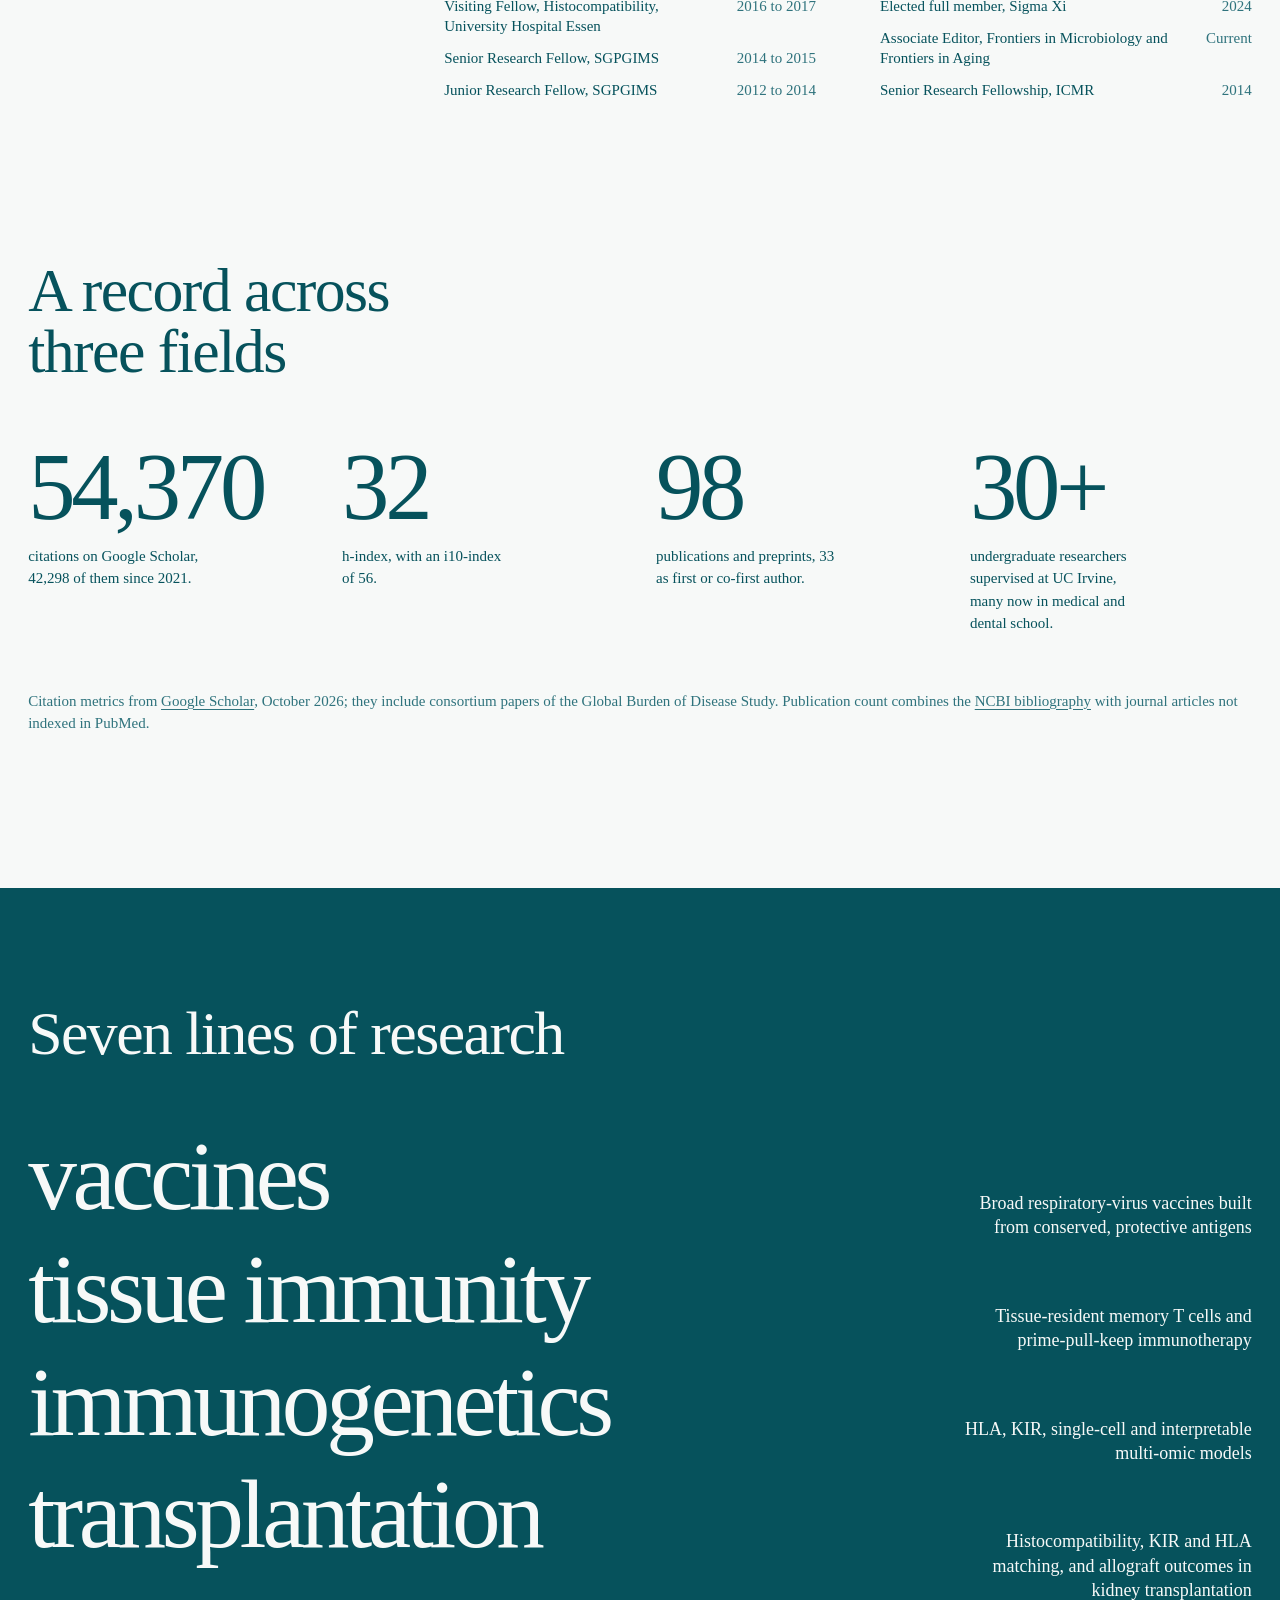
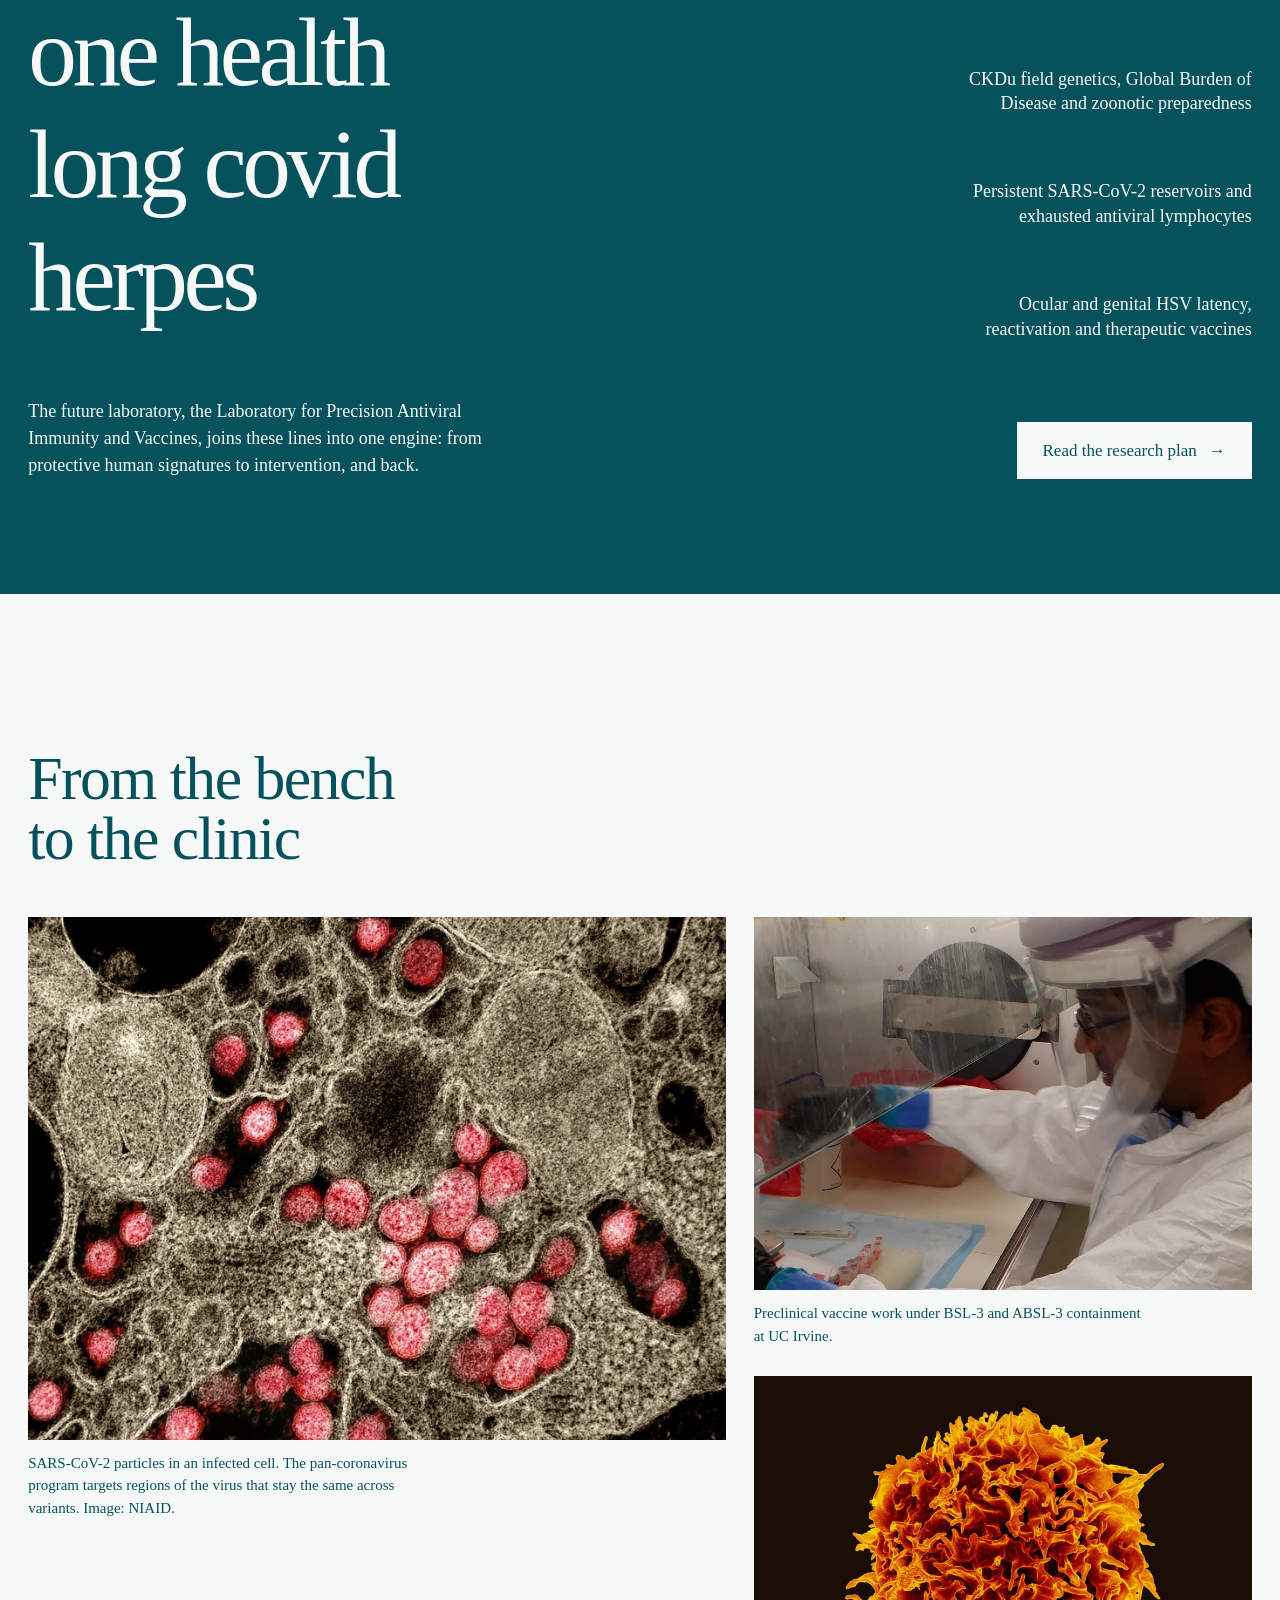
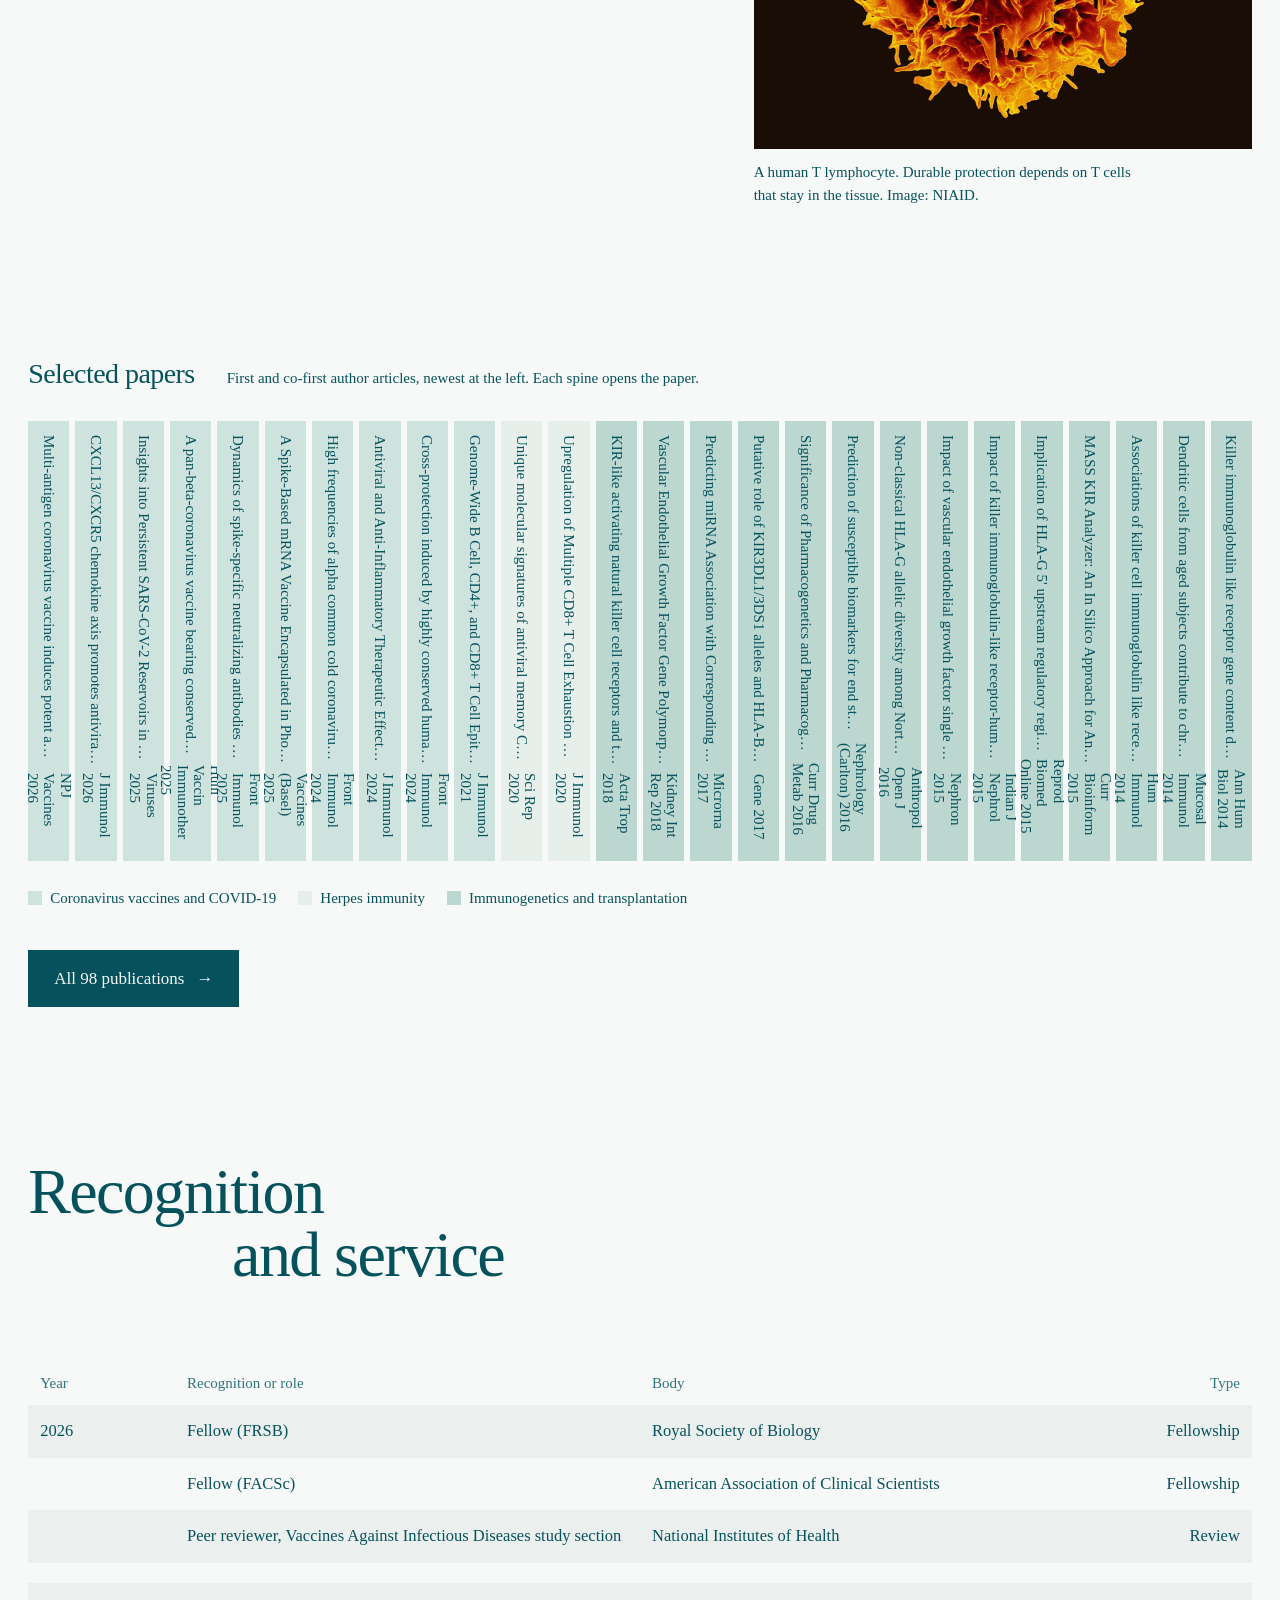
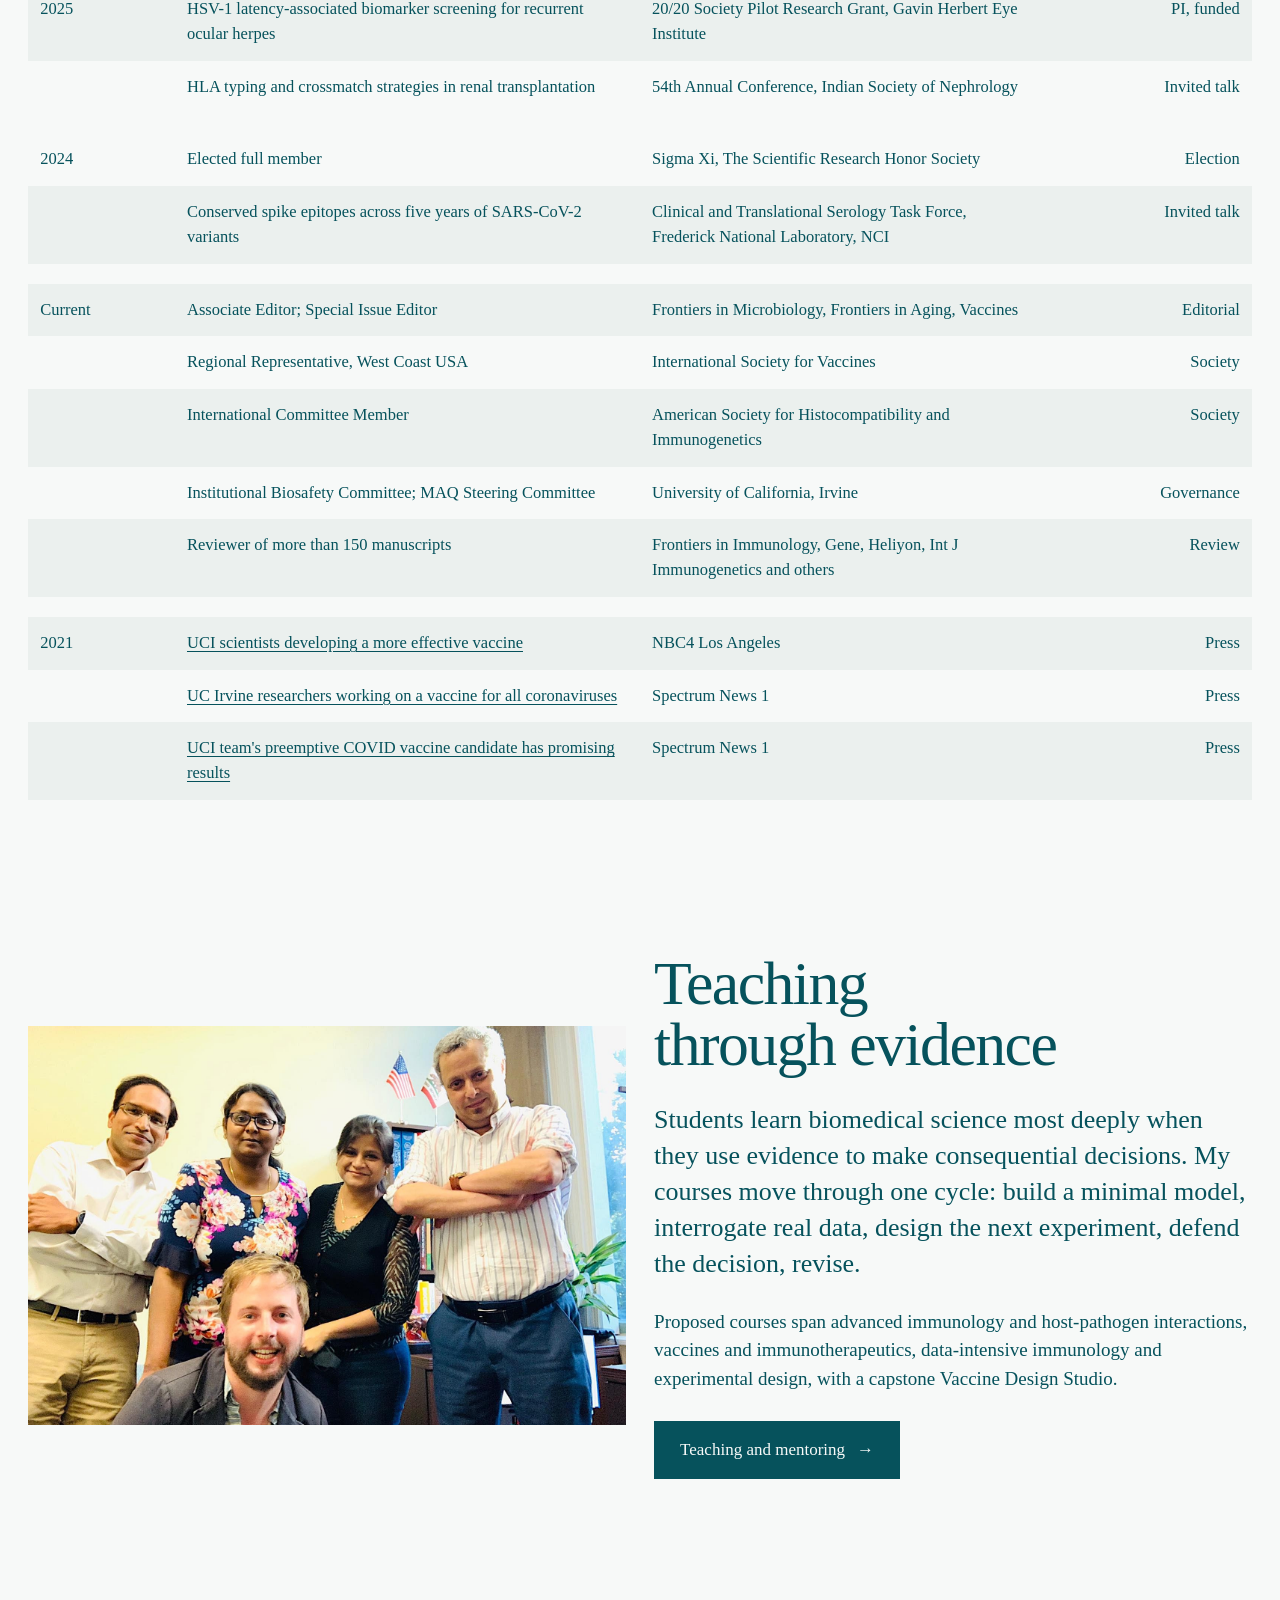
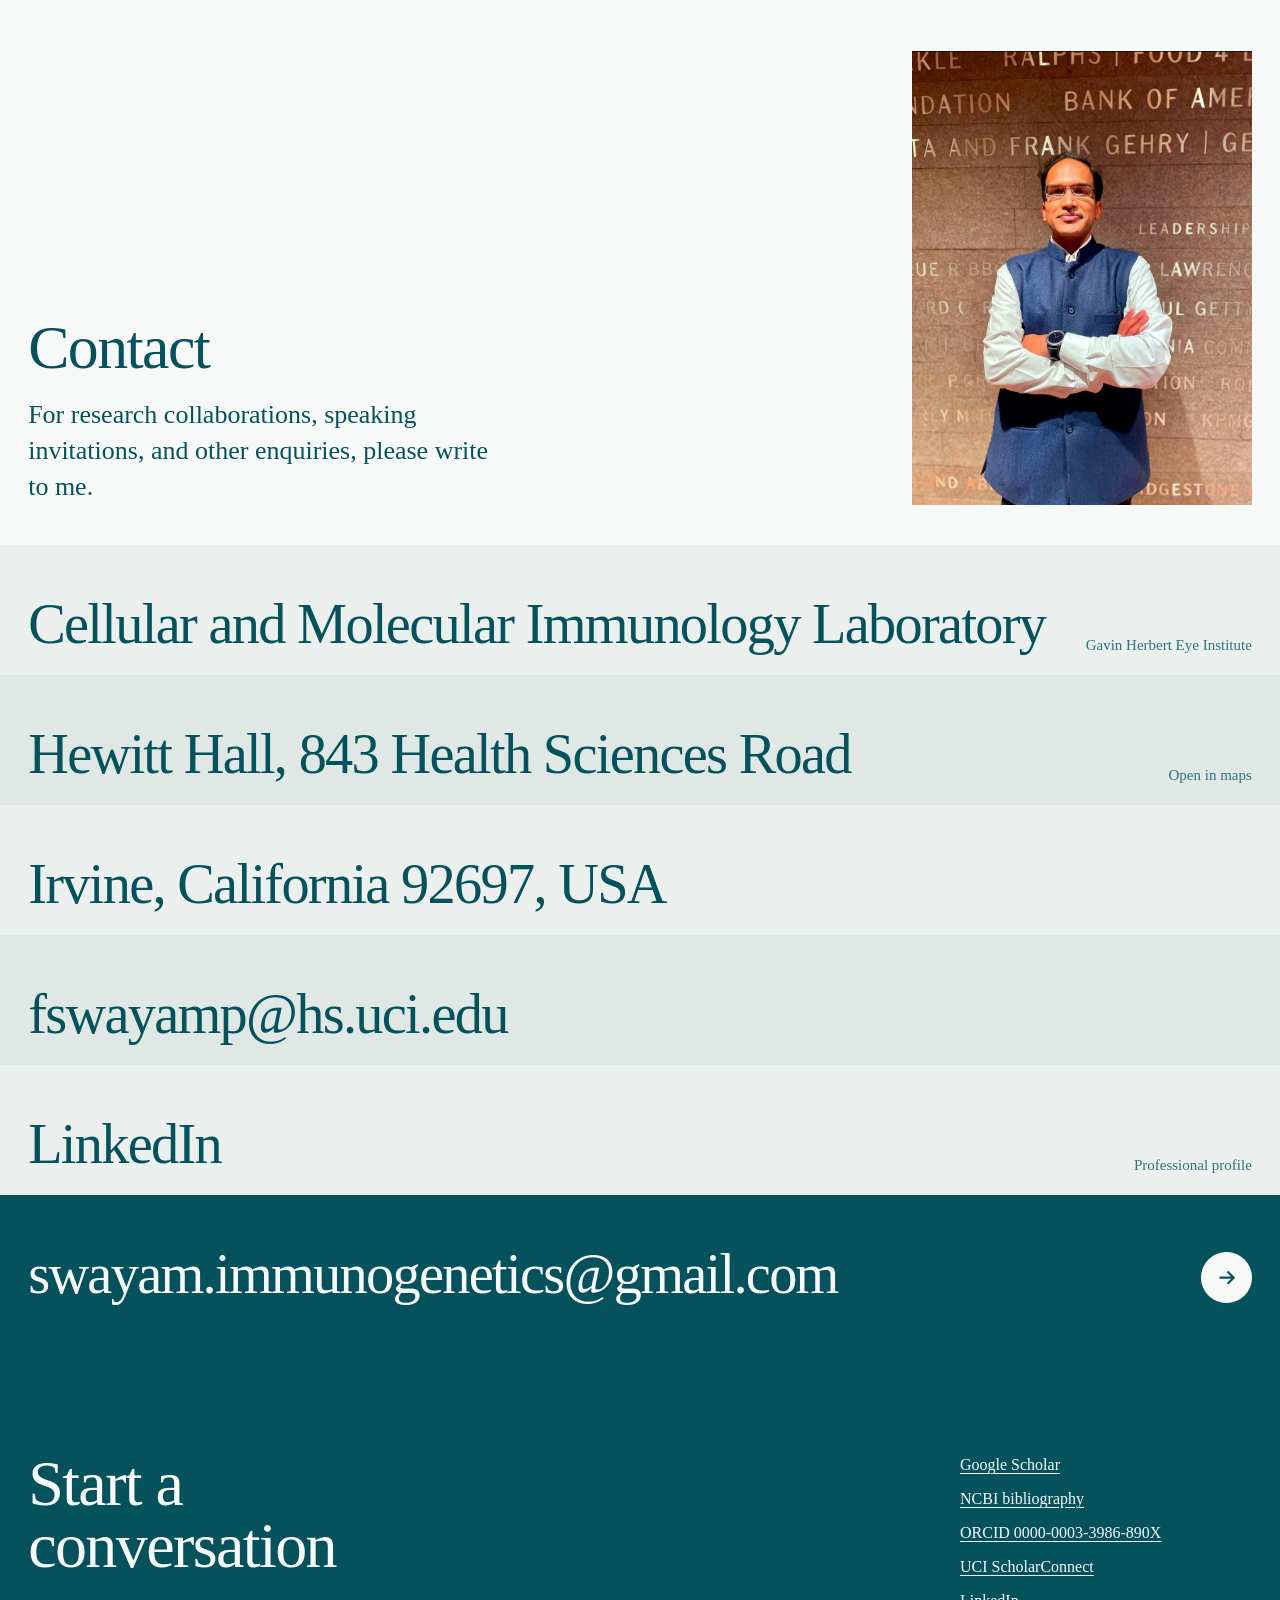
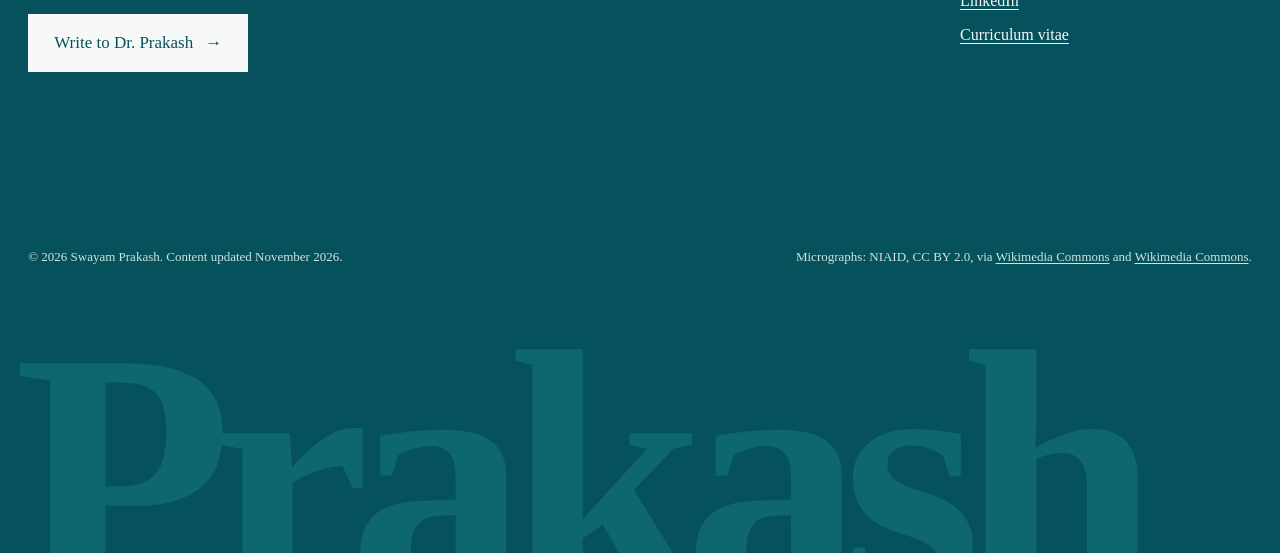
==== commit 44526b01: "Add featured photo with Gavin Herbert and Prof. BenMohamed" ====
--- a/index.html
+++ b/index.html
@@ -62,6 +62,7 @@
       <p>In 2026 I completed graduate training in <a href="research.html#ai">artificial intelligence and data science</a> at UC Berkeley and Woolf (Udacity Institute of AI and Technology), with executive education at Harvard Business School. I use it to build interpretable models of protective immunity and to bring AI into vaccine design.</p>
     </div>
   </div>
+  <figure class="feature rise"><img src="assets/img/gavin-herbert-benmohamed-2024.jpg" width="2000" height="1500" alt="Swayam Prakash with Gavin Herbert, Professor Lbachir BenMohamed and colleagues in a hallway at UC Irvine" loading="lazy"><figcaption>With Mr. Gavin Herbert, namesake of the Gavin Herbert Eye Institute, postdoctoral mentor Prof. Lbachir BenMohamed, and colleagues at UC Irvine, August 2024.</figcaption></figure>
   <div class="about-row record">
     <span class="label rise">Record</span>
     <div class="record-lists" data-stagger>
--- a/assets/style.css
+++ b/assets/style.css
@@ -441,3 +441,10 @@
   .contact-head figure { max-width: 300px; }
 }
 .fig-side.sq { width: min(30%, 240px); }
+
+/* Featured photograph on the home page */
+.feature { margin: clamp(56px, 7vw, 110px) var(--m) 0; }
+.feature img { width: 100%; height: auto; aspect-ratio: 16 / 9; object-fit: cover; object-position: 50% 45%; display: block; }
+.feature figcaption { font-size: 15px; line-height: 1.4; margin-top: 12px; color: var(--muted); max-width: 70ch; }
+@media (max-width: 760px) { .feature img { aspect-ratio: 4 / 3; } }
+@media print { .feature { display: none !important; } }
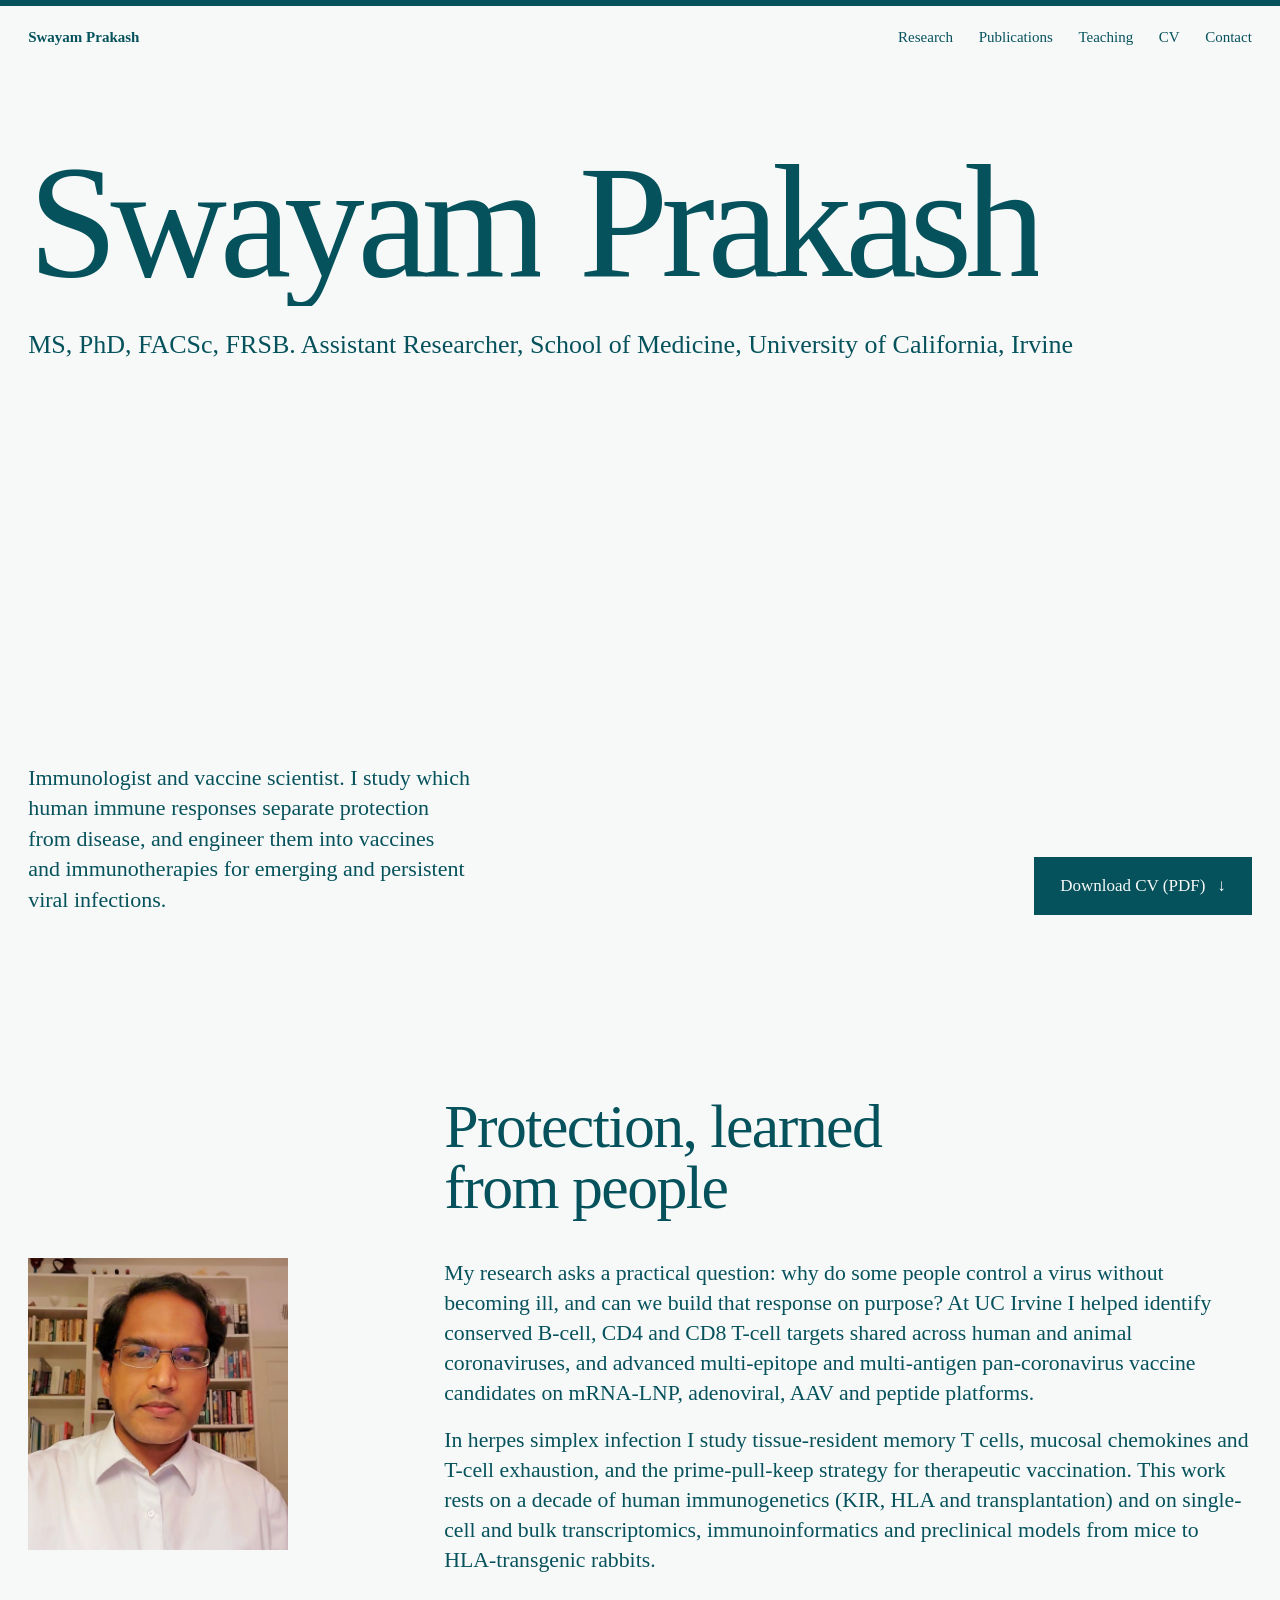
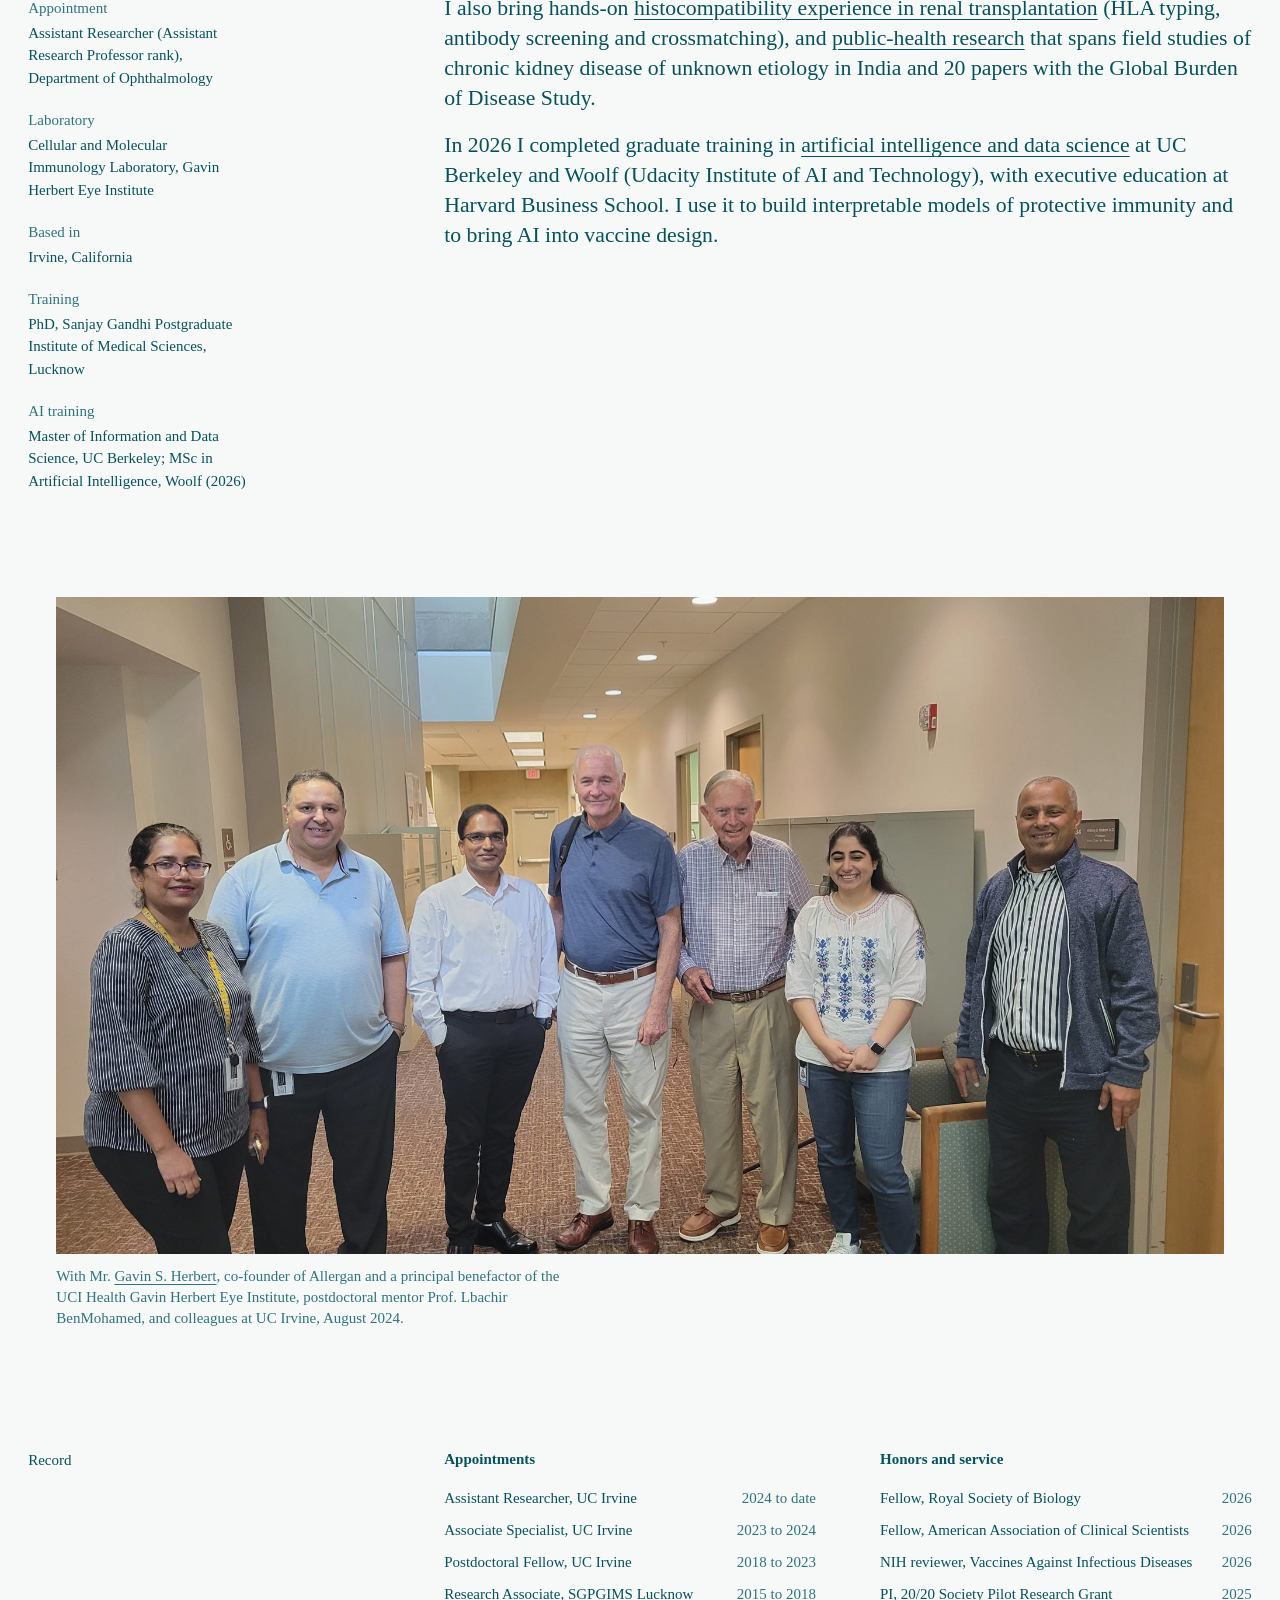
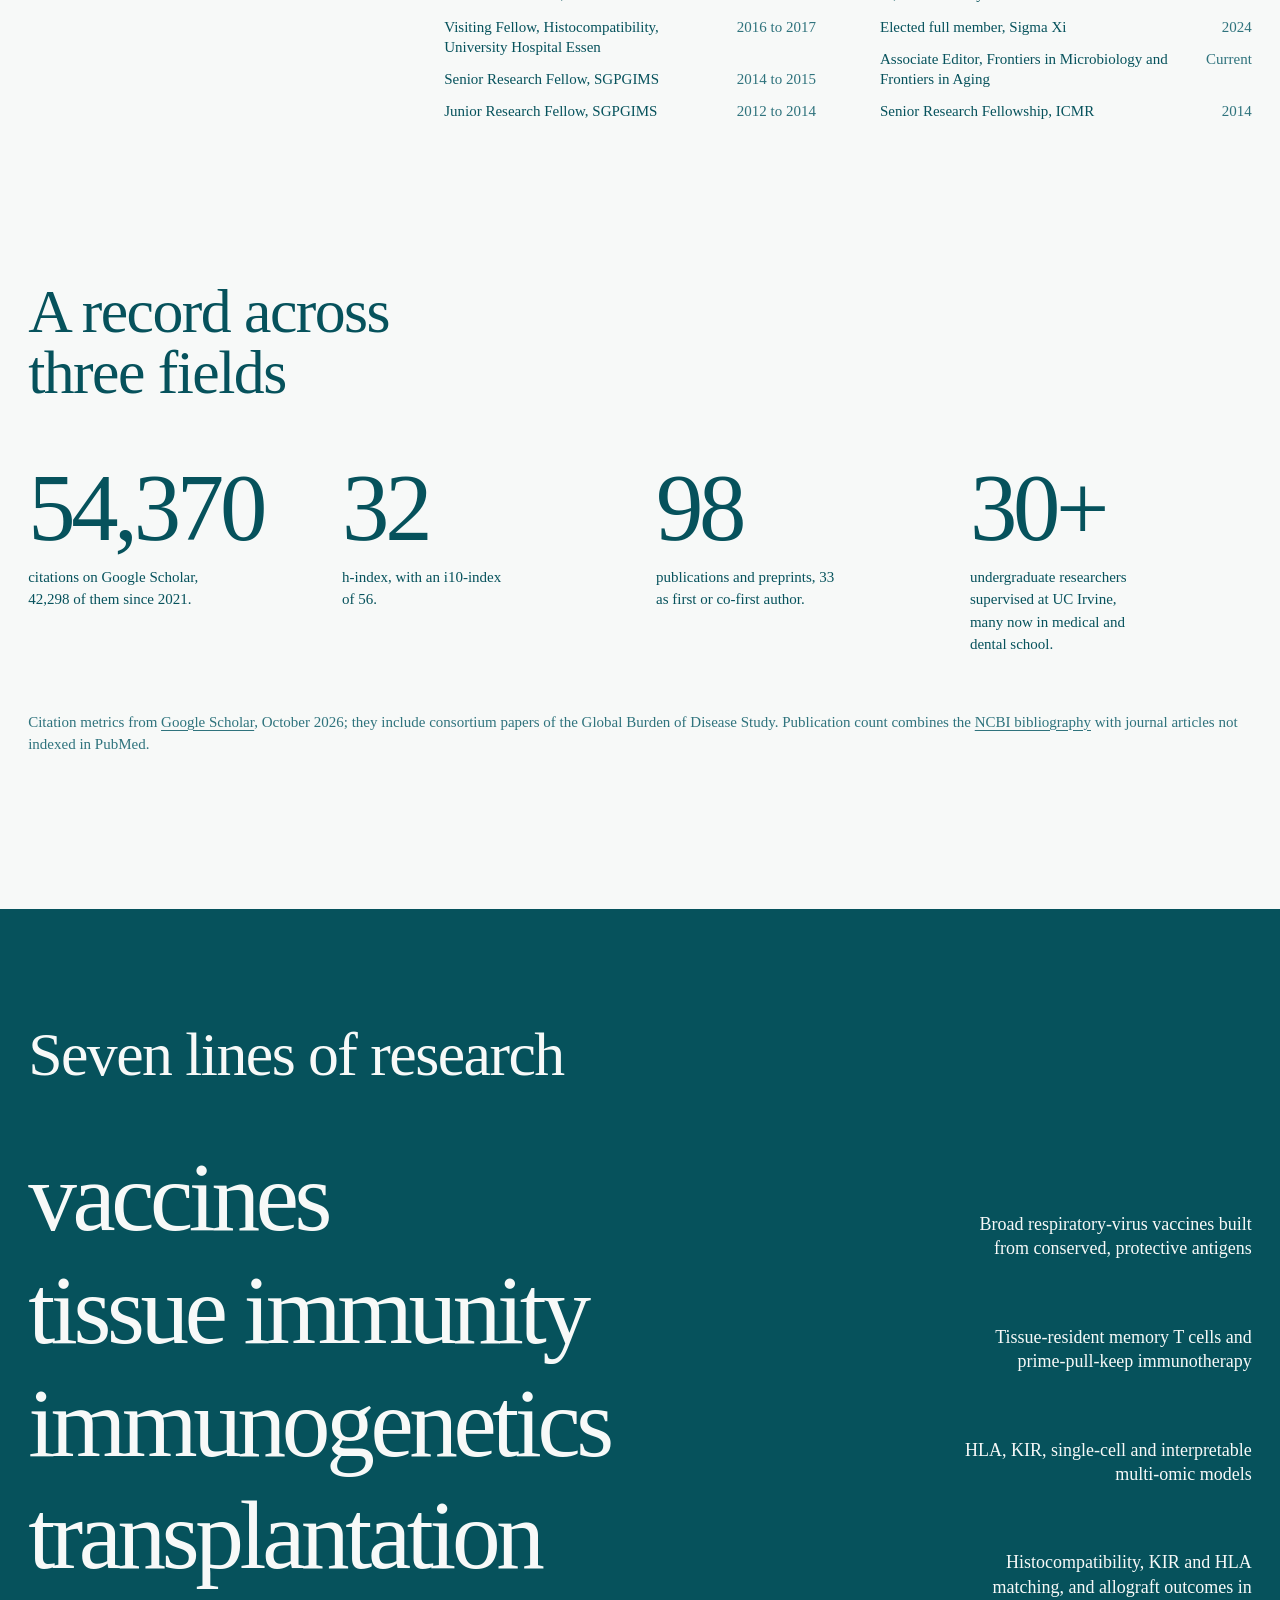
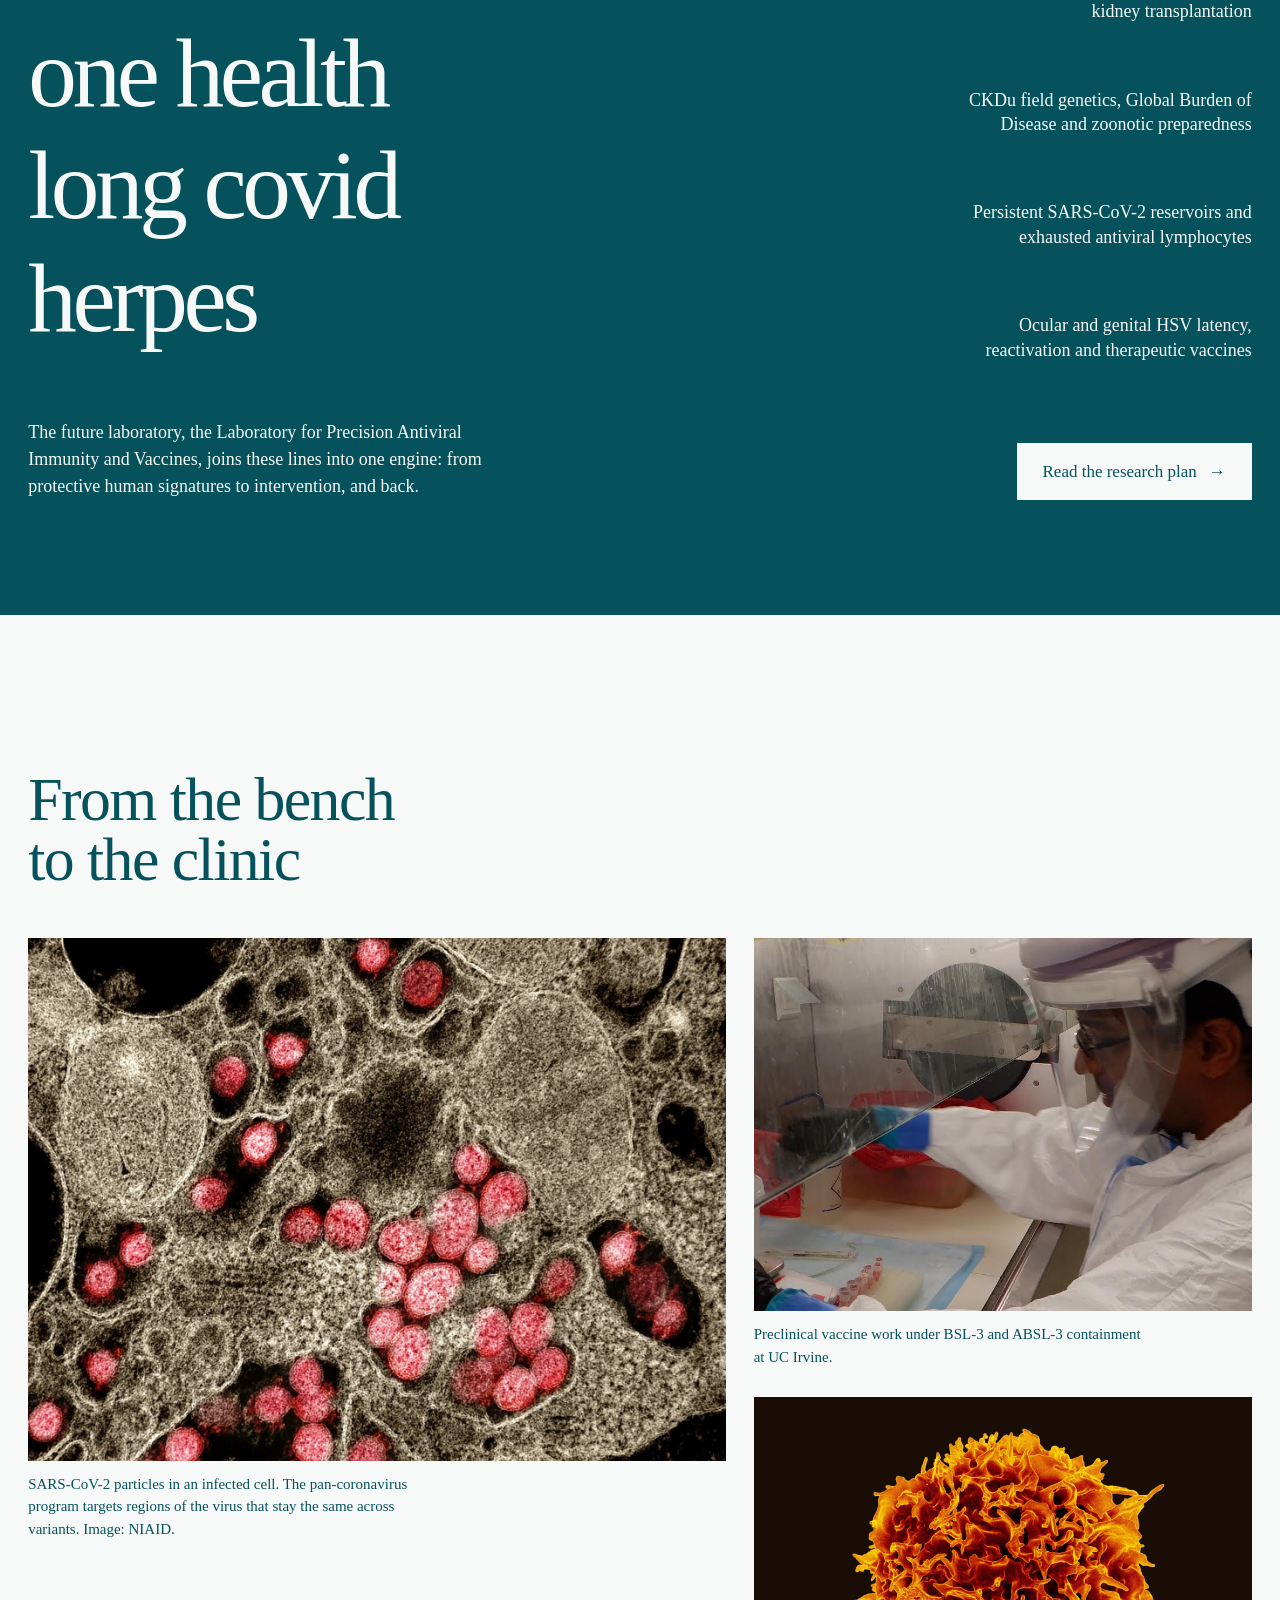
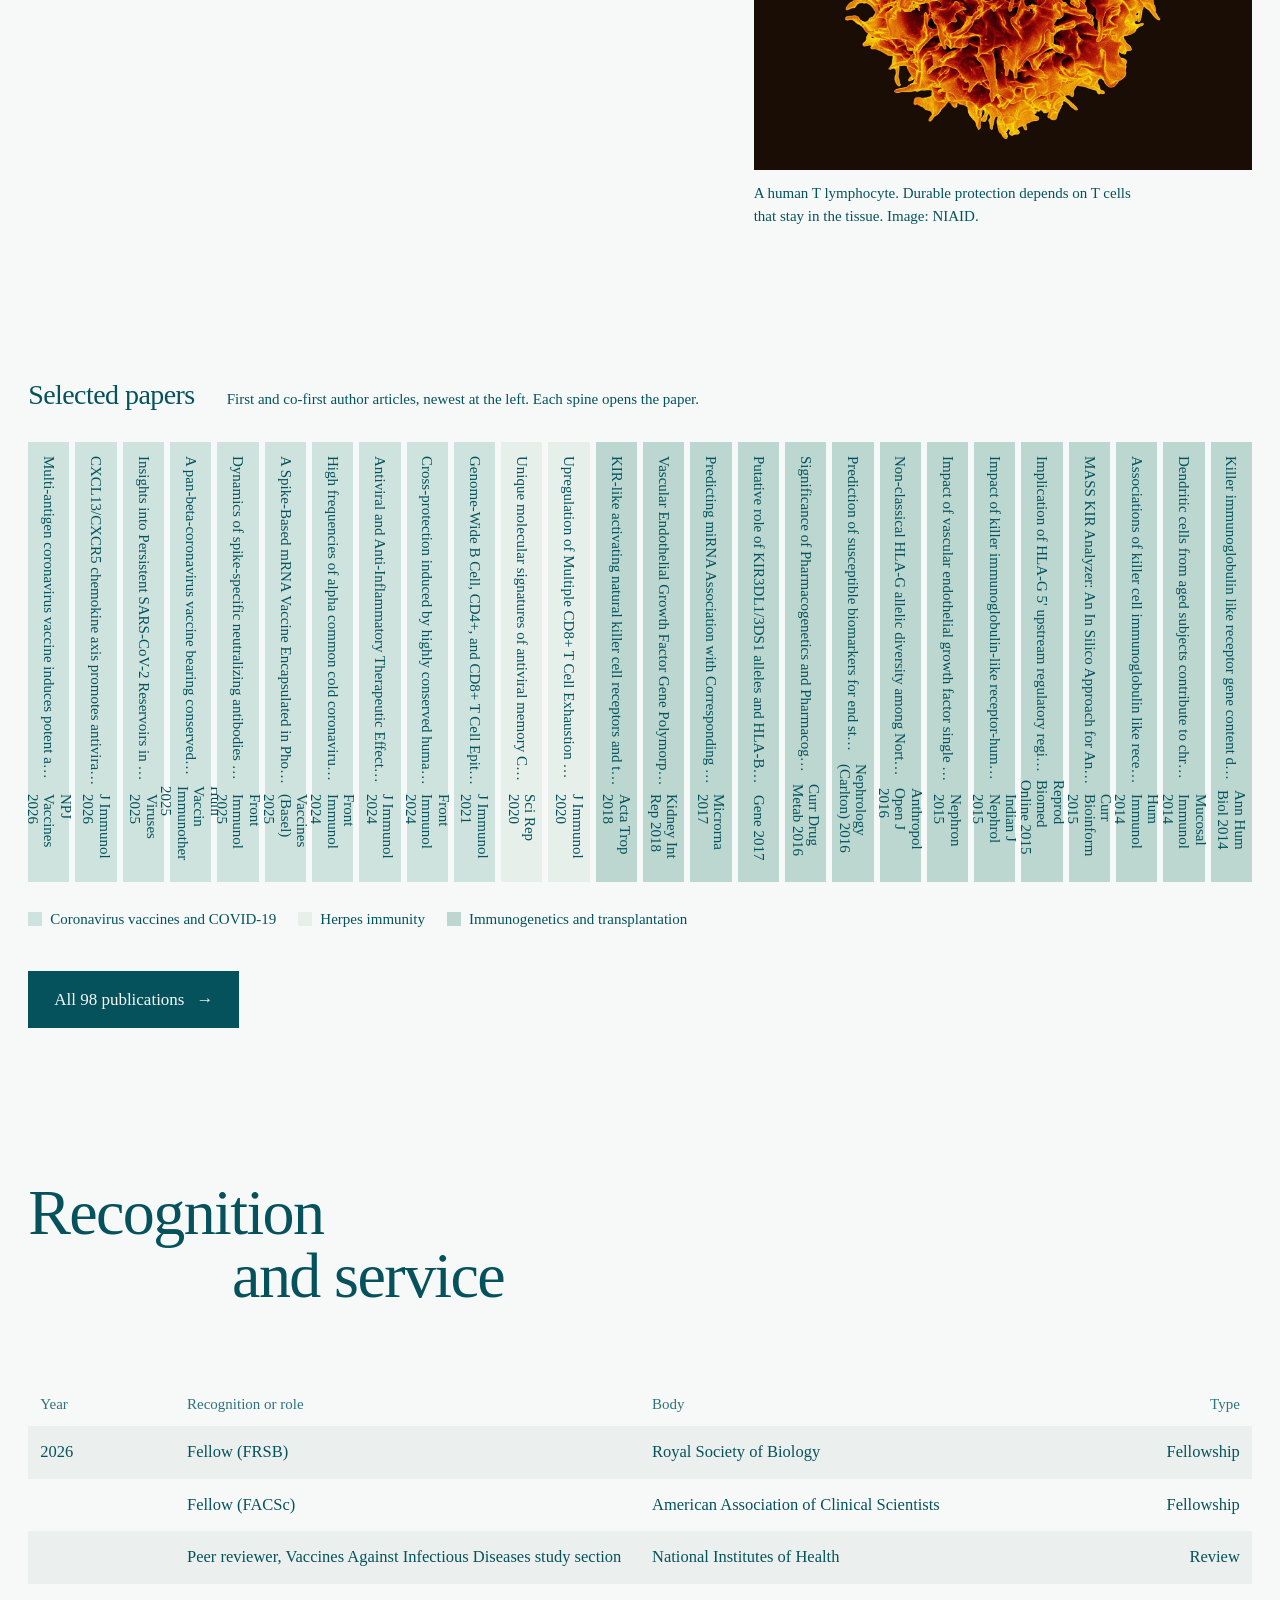
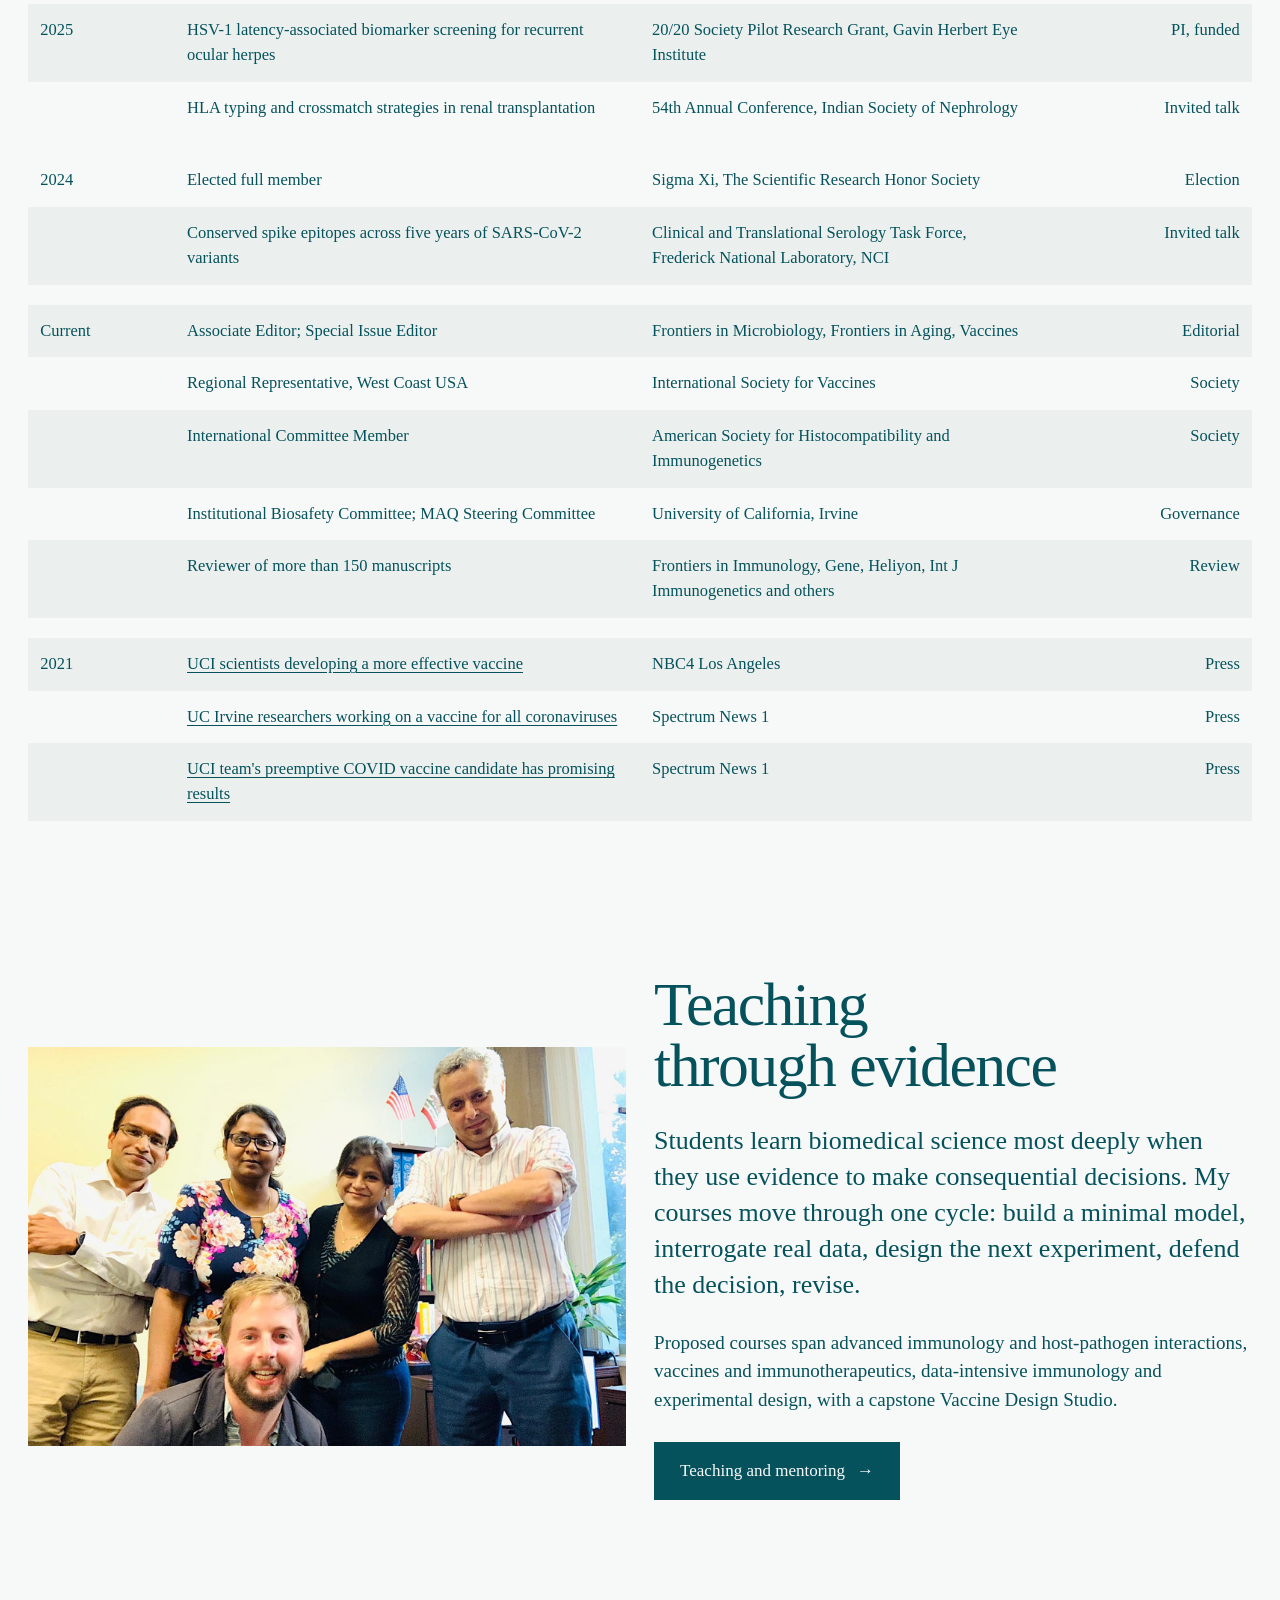
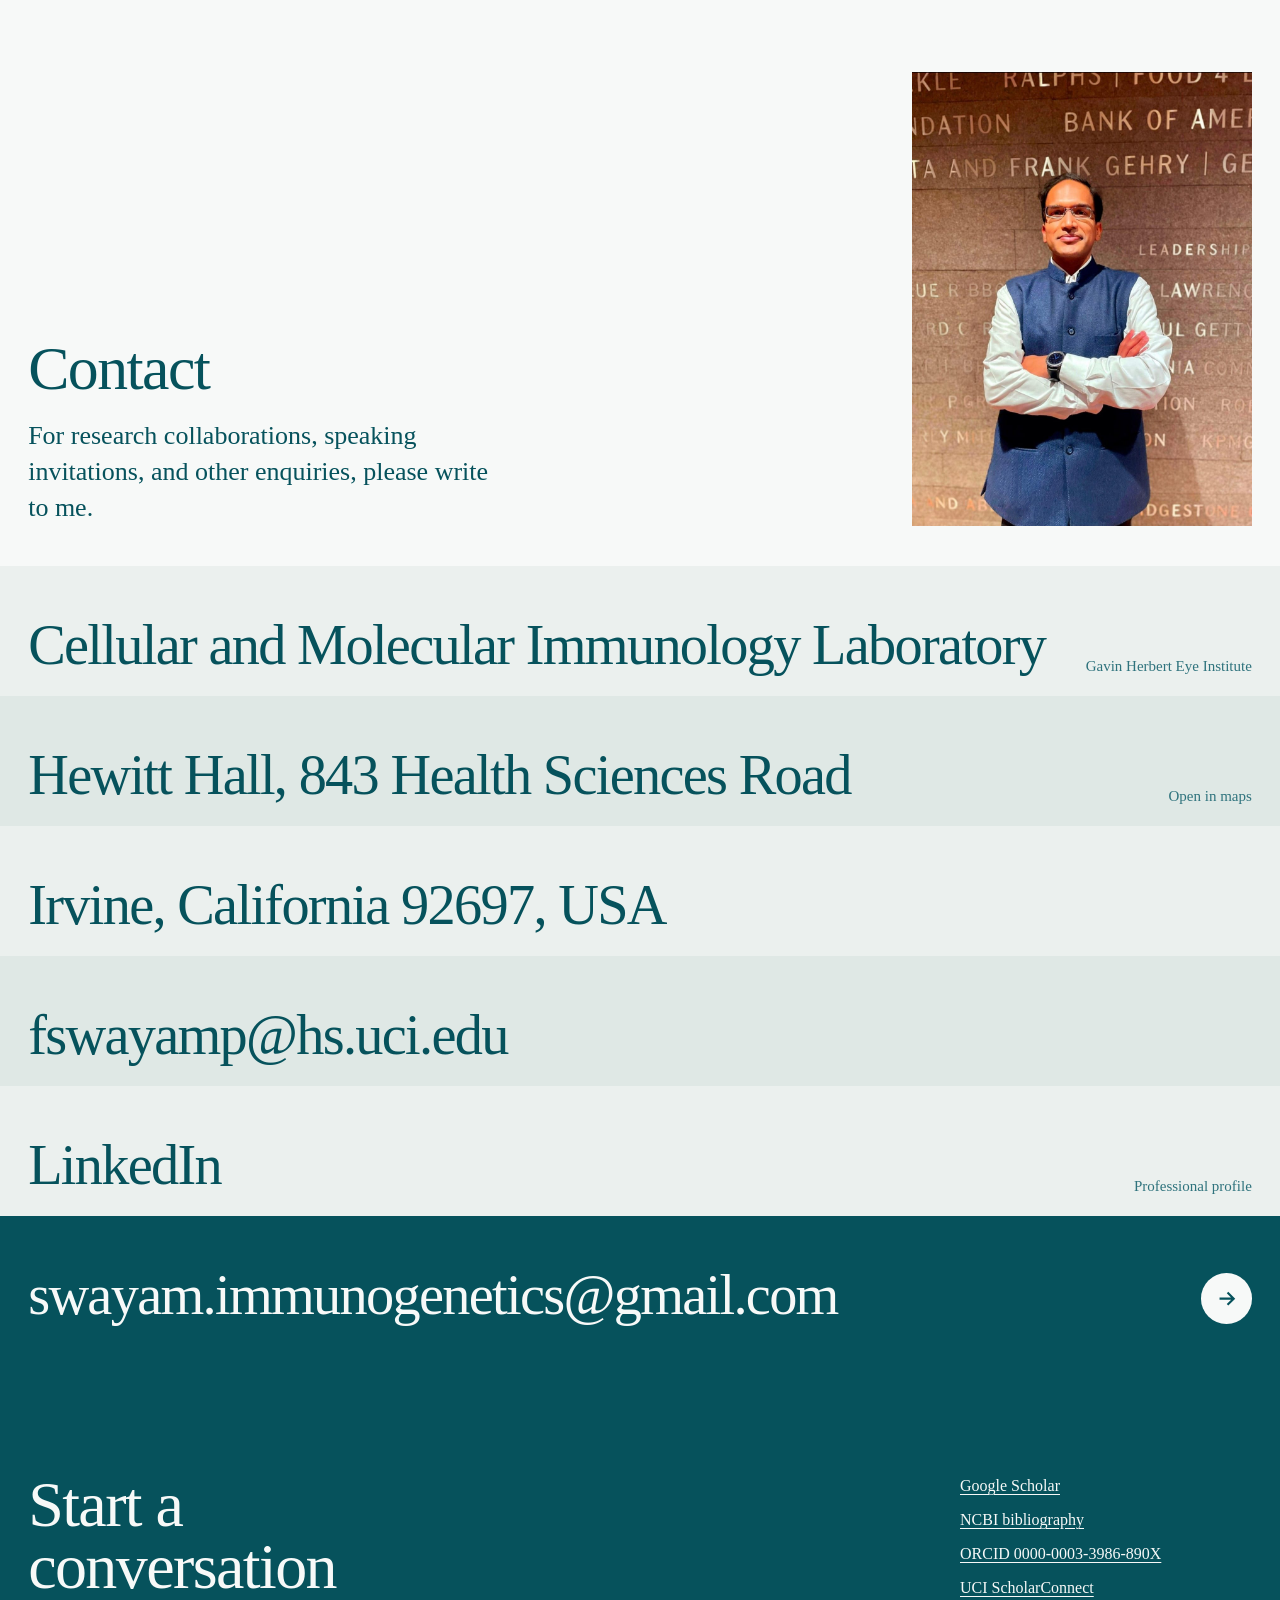
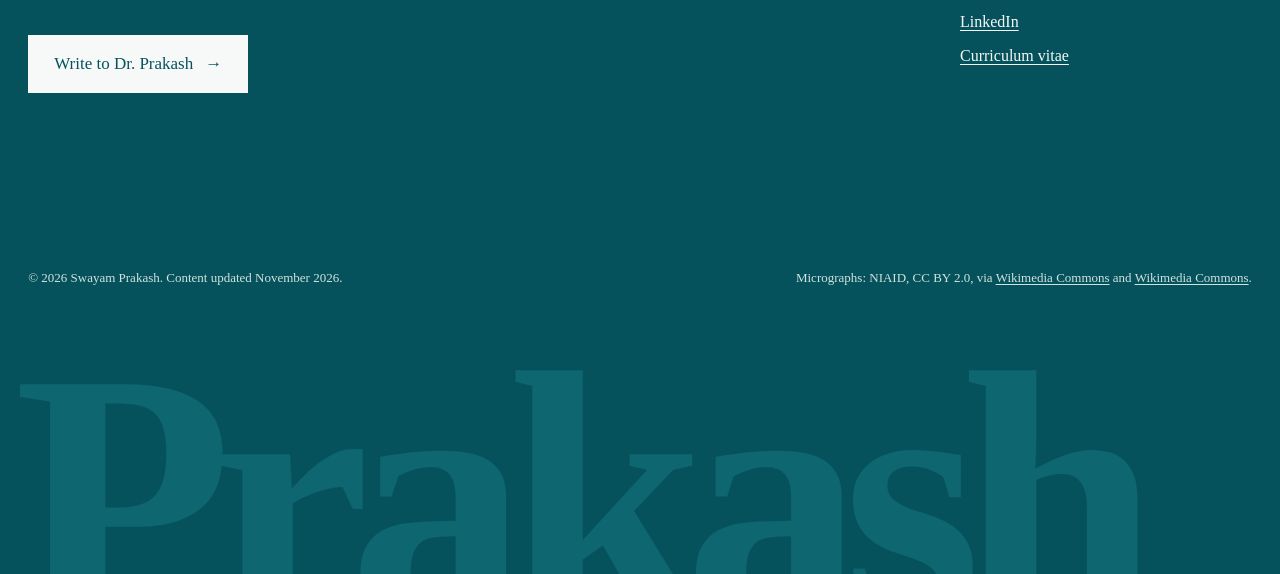
==== commit 15511491: "Expand Gavin Herbert caption" ====
--- a/index.html
+++ b/index.html
@@ -62,7 +62,7 @@
       <p>In 2026 I completed graduate training in <a href="research.html#ai">artificial intelligence and data science</a> at UC Berkeley and Woolf (Udacity Institute of AI and Technology), with executive education at Harvard Business School. I use it to build interpretable models of protective immunity and to bring AI into vaccine design.</p>
     </div>
   </div>
-  <figure class="feature rise"><img src="assets/img/gavin-herbert-benmohamed-2024.jpg" width="2000" height="1500" alt="Swayam Prakash with Gavin Herbert, Professor Lbachir BenMohamed and colleagues in a hallway at UC Irvine" loading="lazy"><figcaption>With Mr. Gavin Herbert, namesake of the Gavin Herbert Eye Institute, postdoctoral mentor Prof. Lbachir BenMohamed, and colleagues at UC Irvine, August 2024.</figcaption></figure>
+  <figure class="feature rise"><img src="assets/img/gavin-herbert-benmohamed-2024.jpg" width="2000" height="1500" alt="Swayam Prakash with Gavin Herbert, Professor Lbachir BenMohamed and colleagues in a hallway at UC Irvine" loading="lazy"><figcaption>With Mr. <a href="https://www.chapman.edu/about/our-home/busts-collection/herbert.aspx" target="_blank" rel="noopener">Gavin S. Herbert</a>, co-founder of Allergan and a principal benefactor of the UCI Health Gavin Herbert Eye Institute, postdoctoral mentor Prof. Lbachir BenMohamed, and colleagues at UC Irvine, August 2024.</figcaption></figure>
   <div class="about-row record">
     <span class="label rise">Record</span>
     <div class="record-lists" data-stagger>
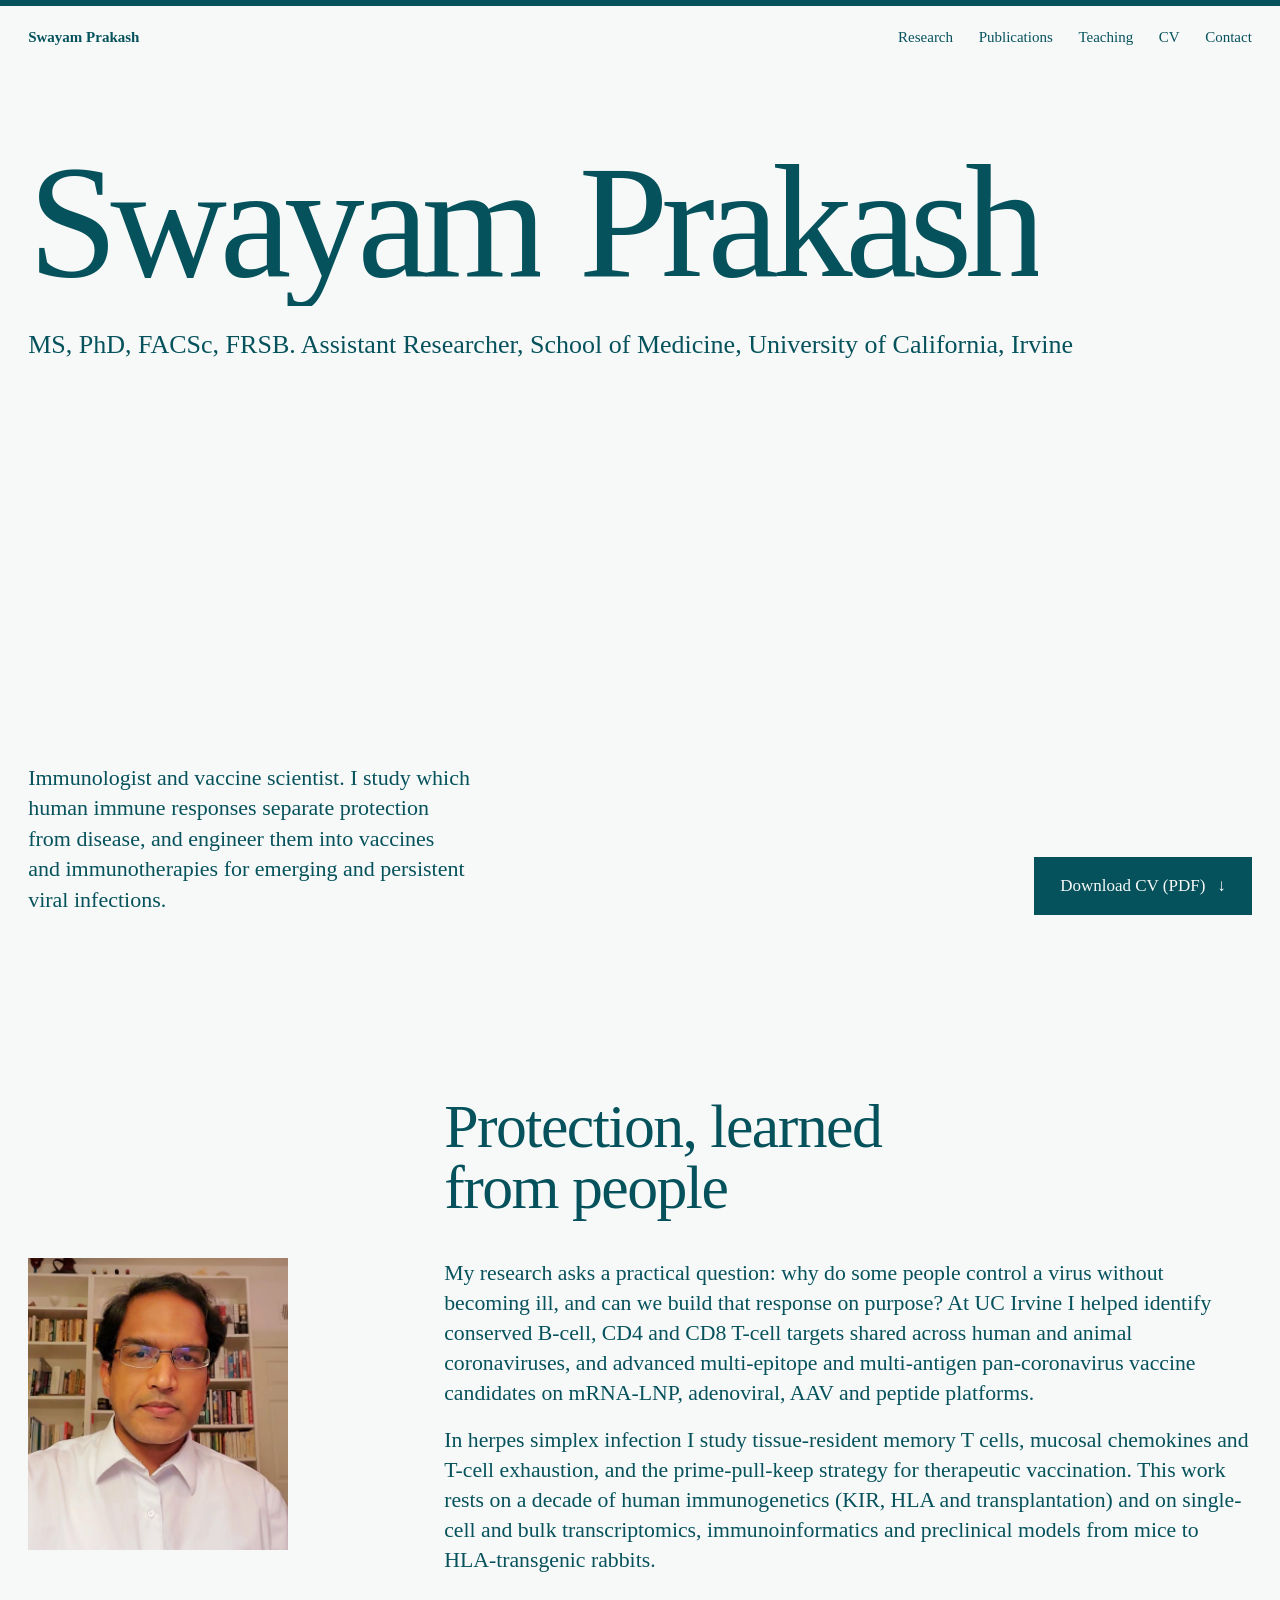
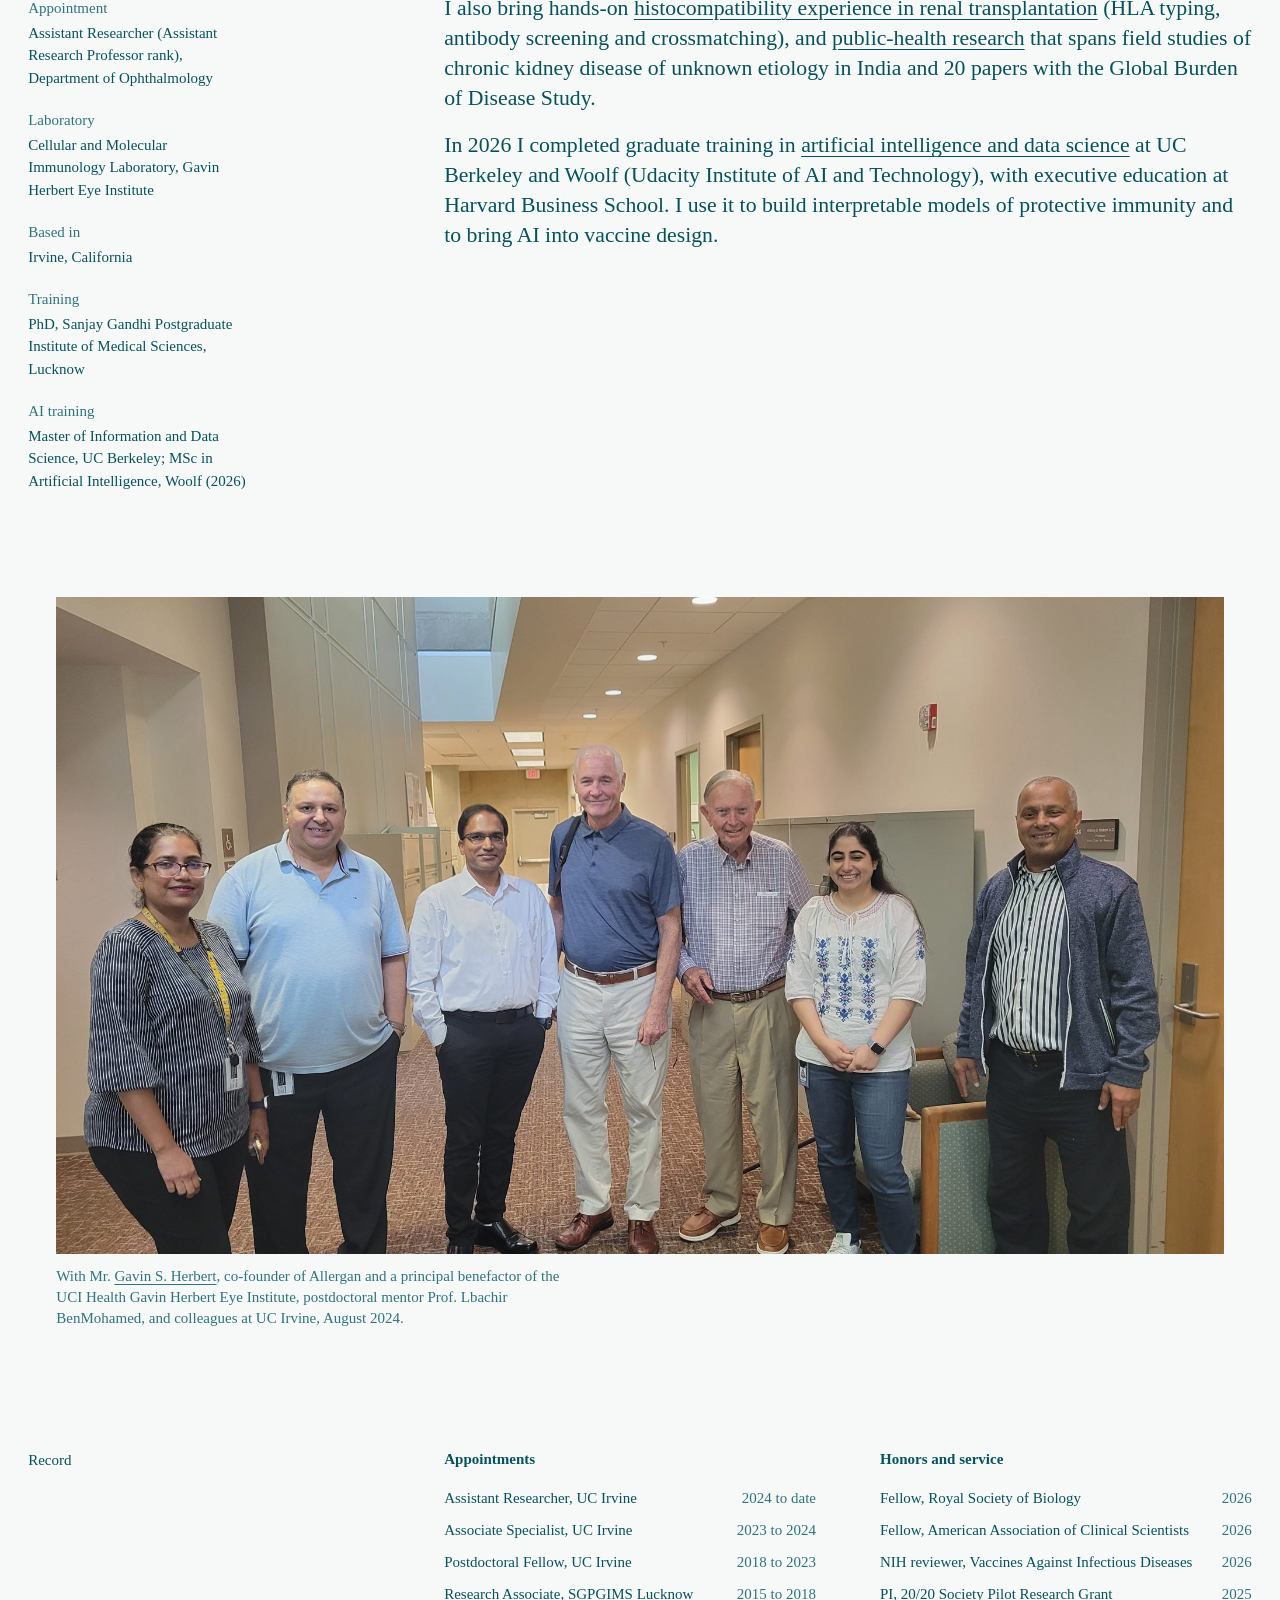
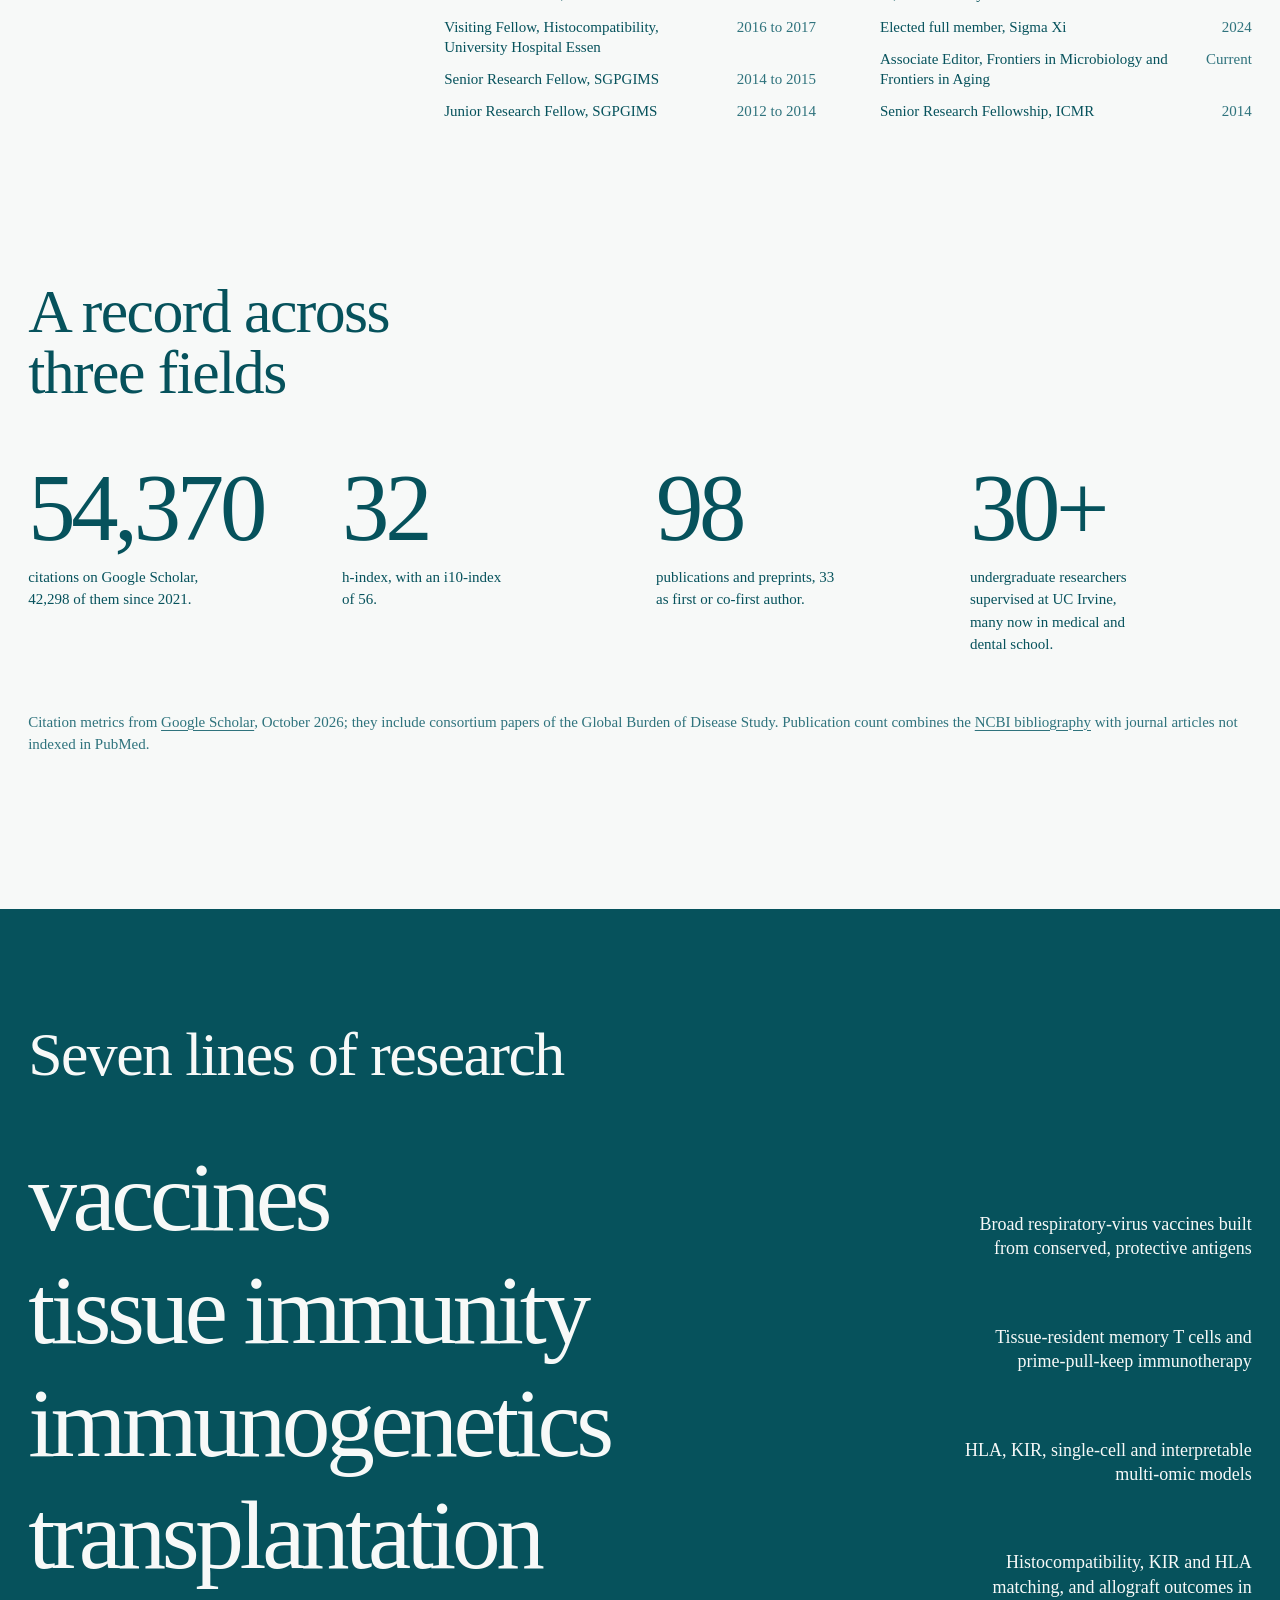
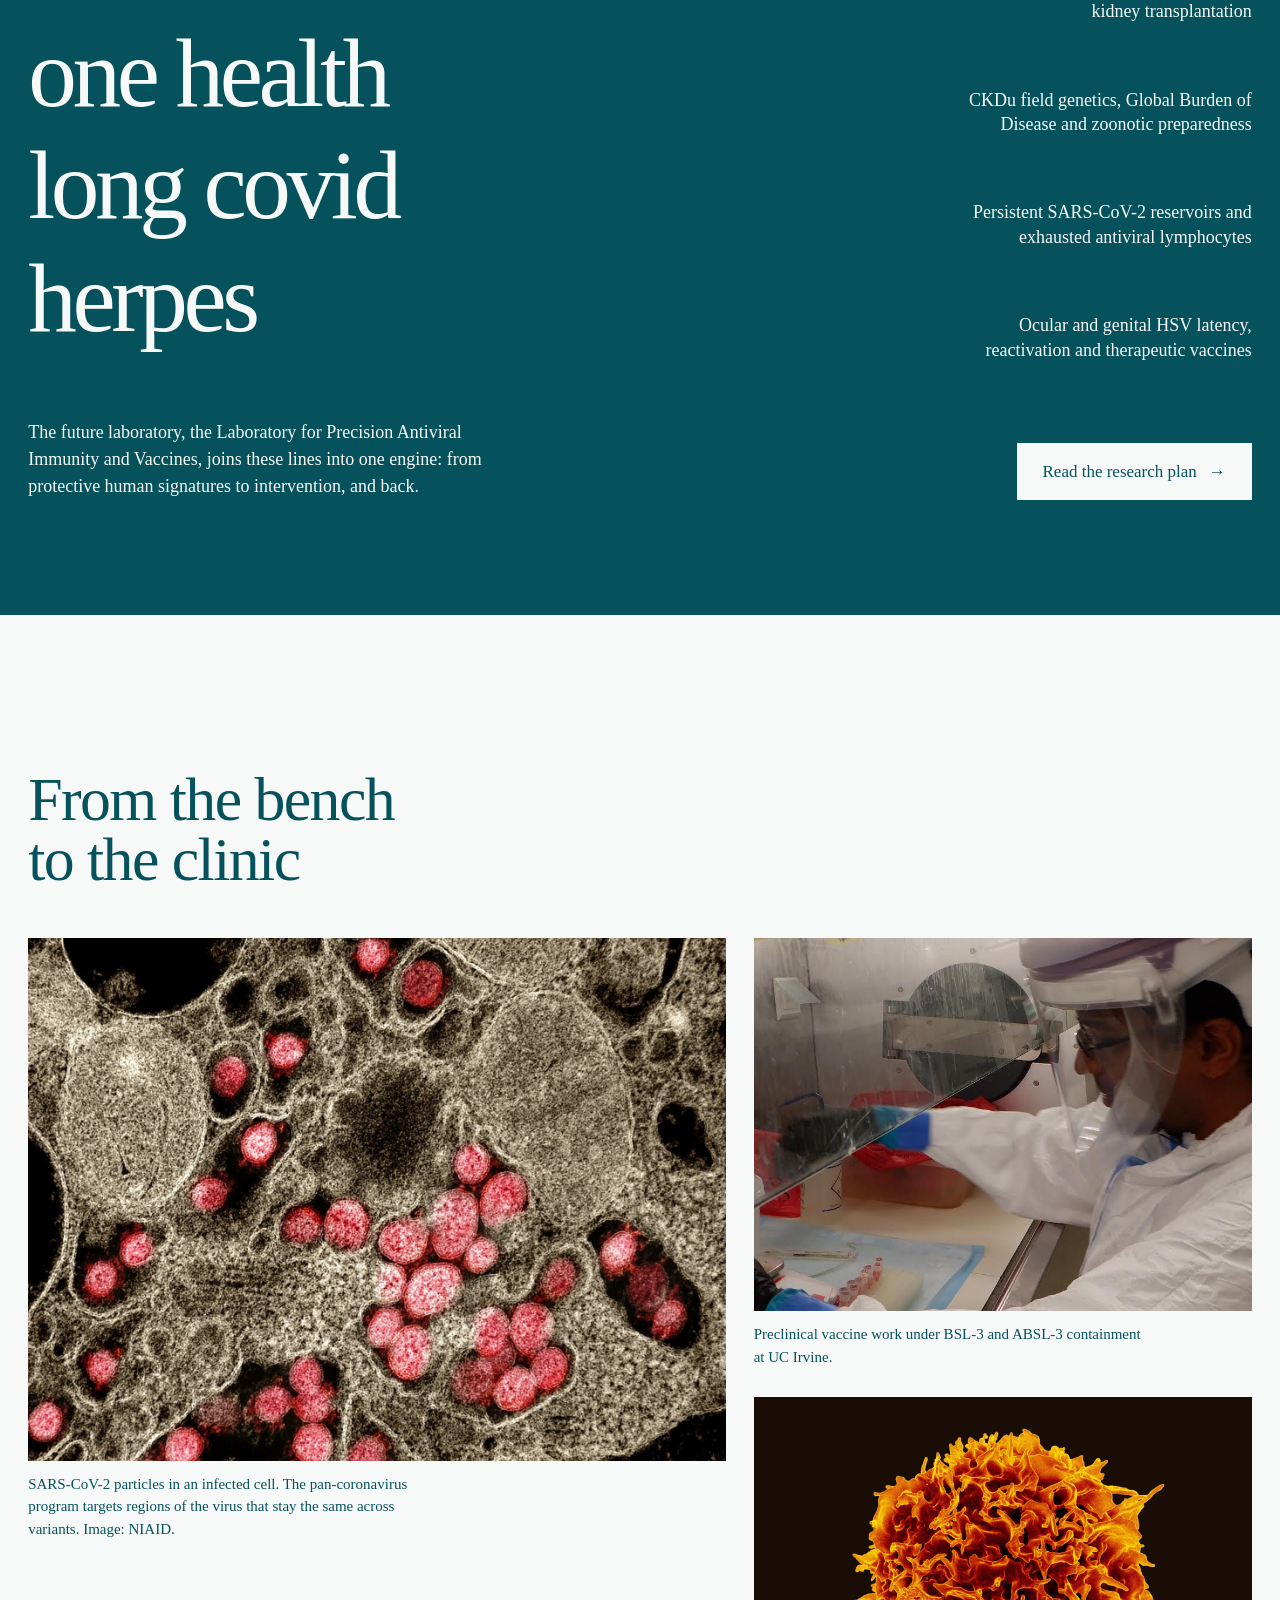
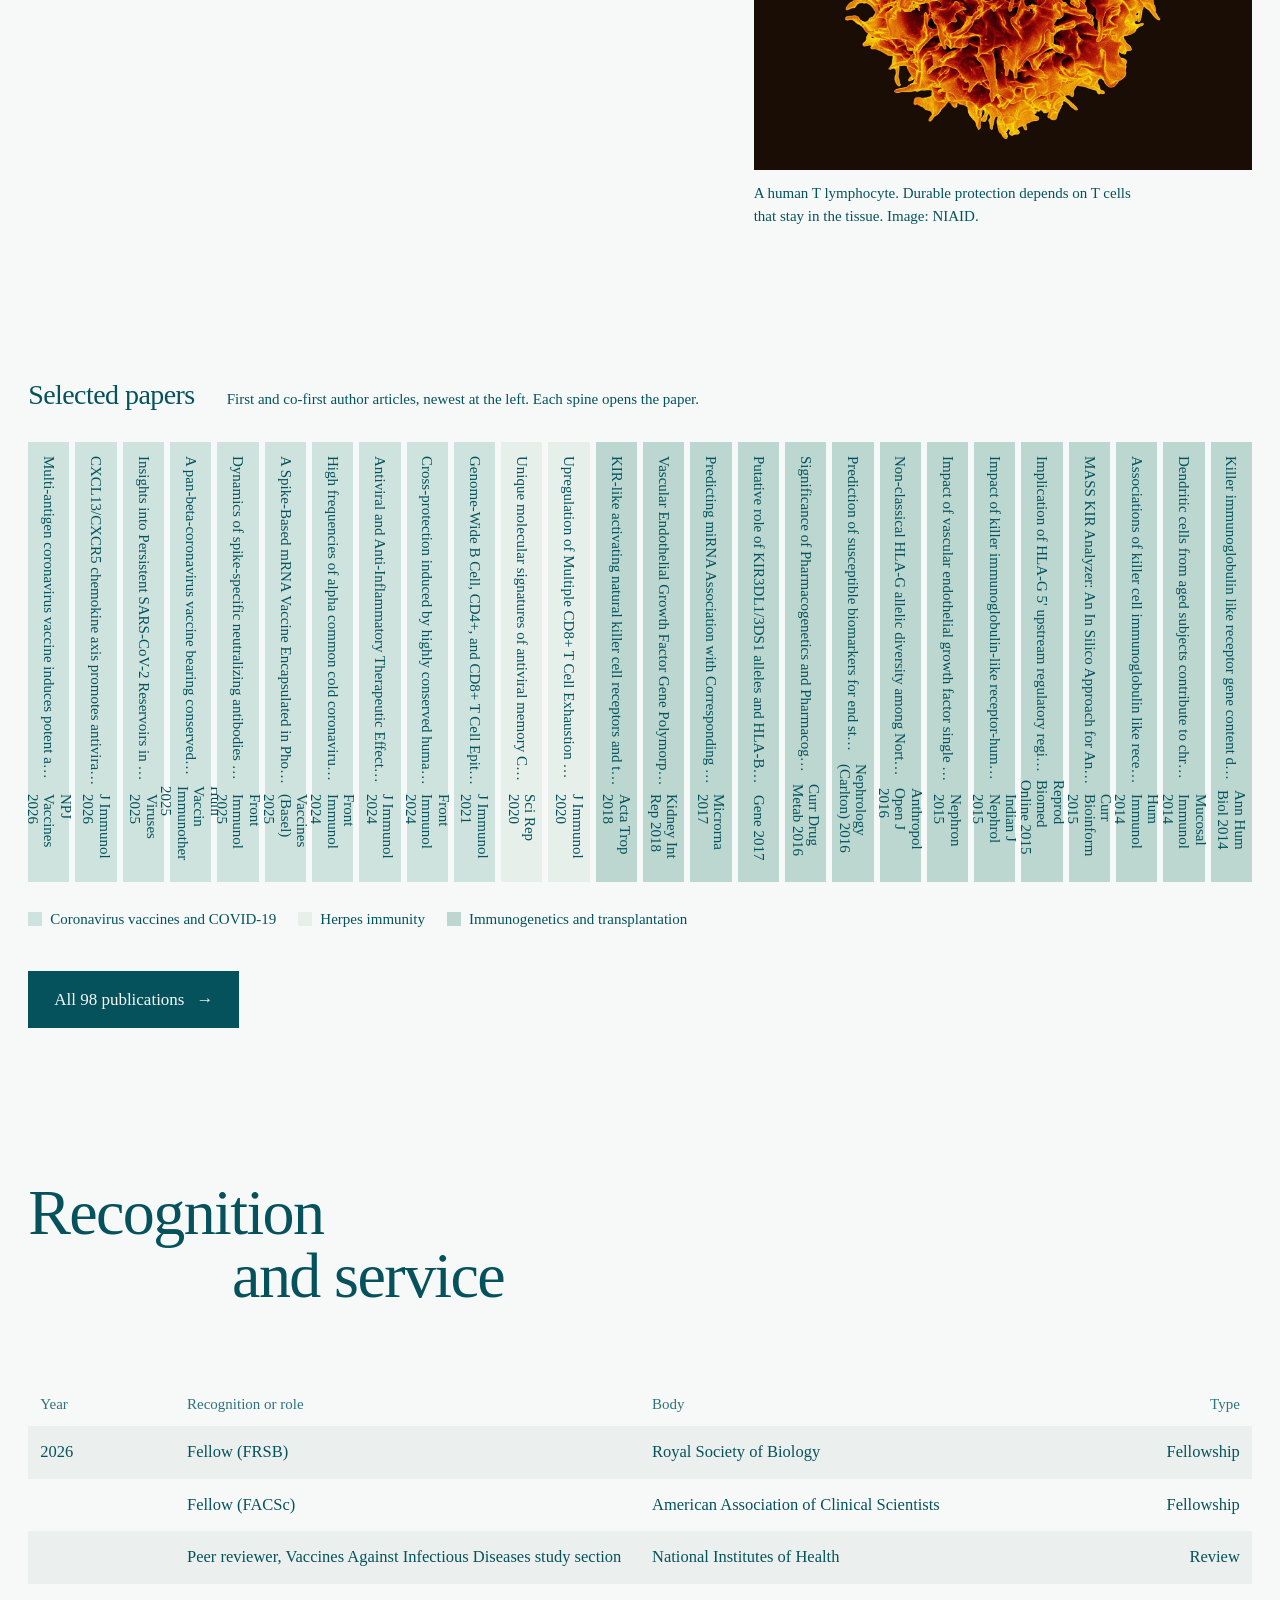
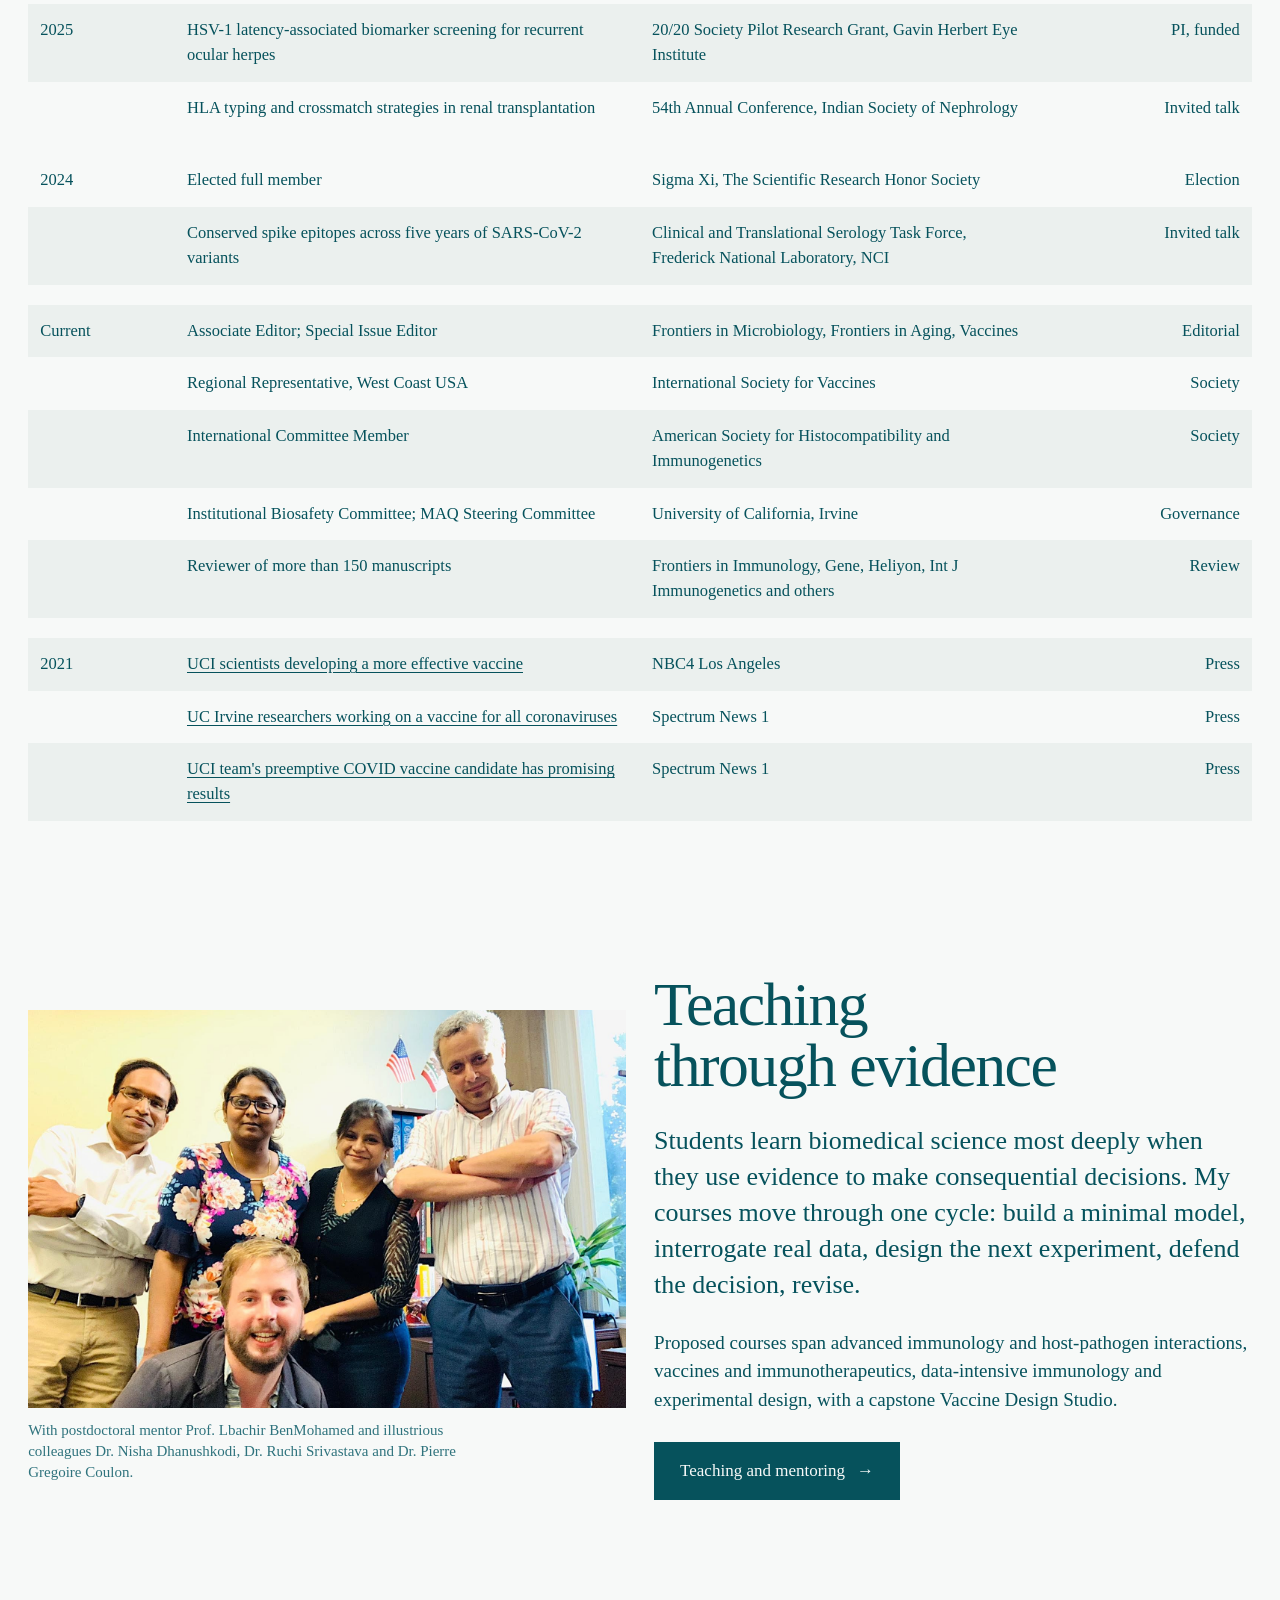
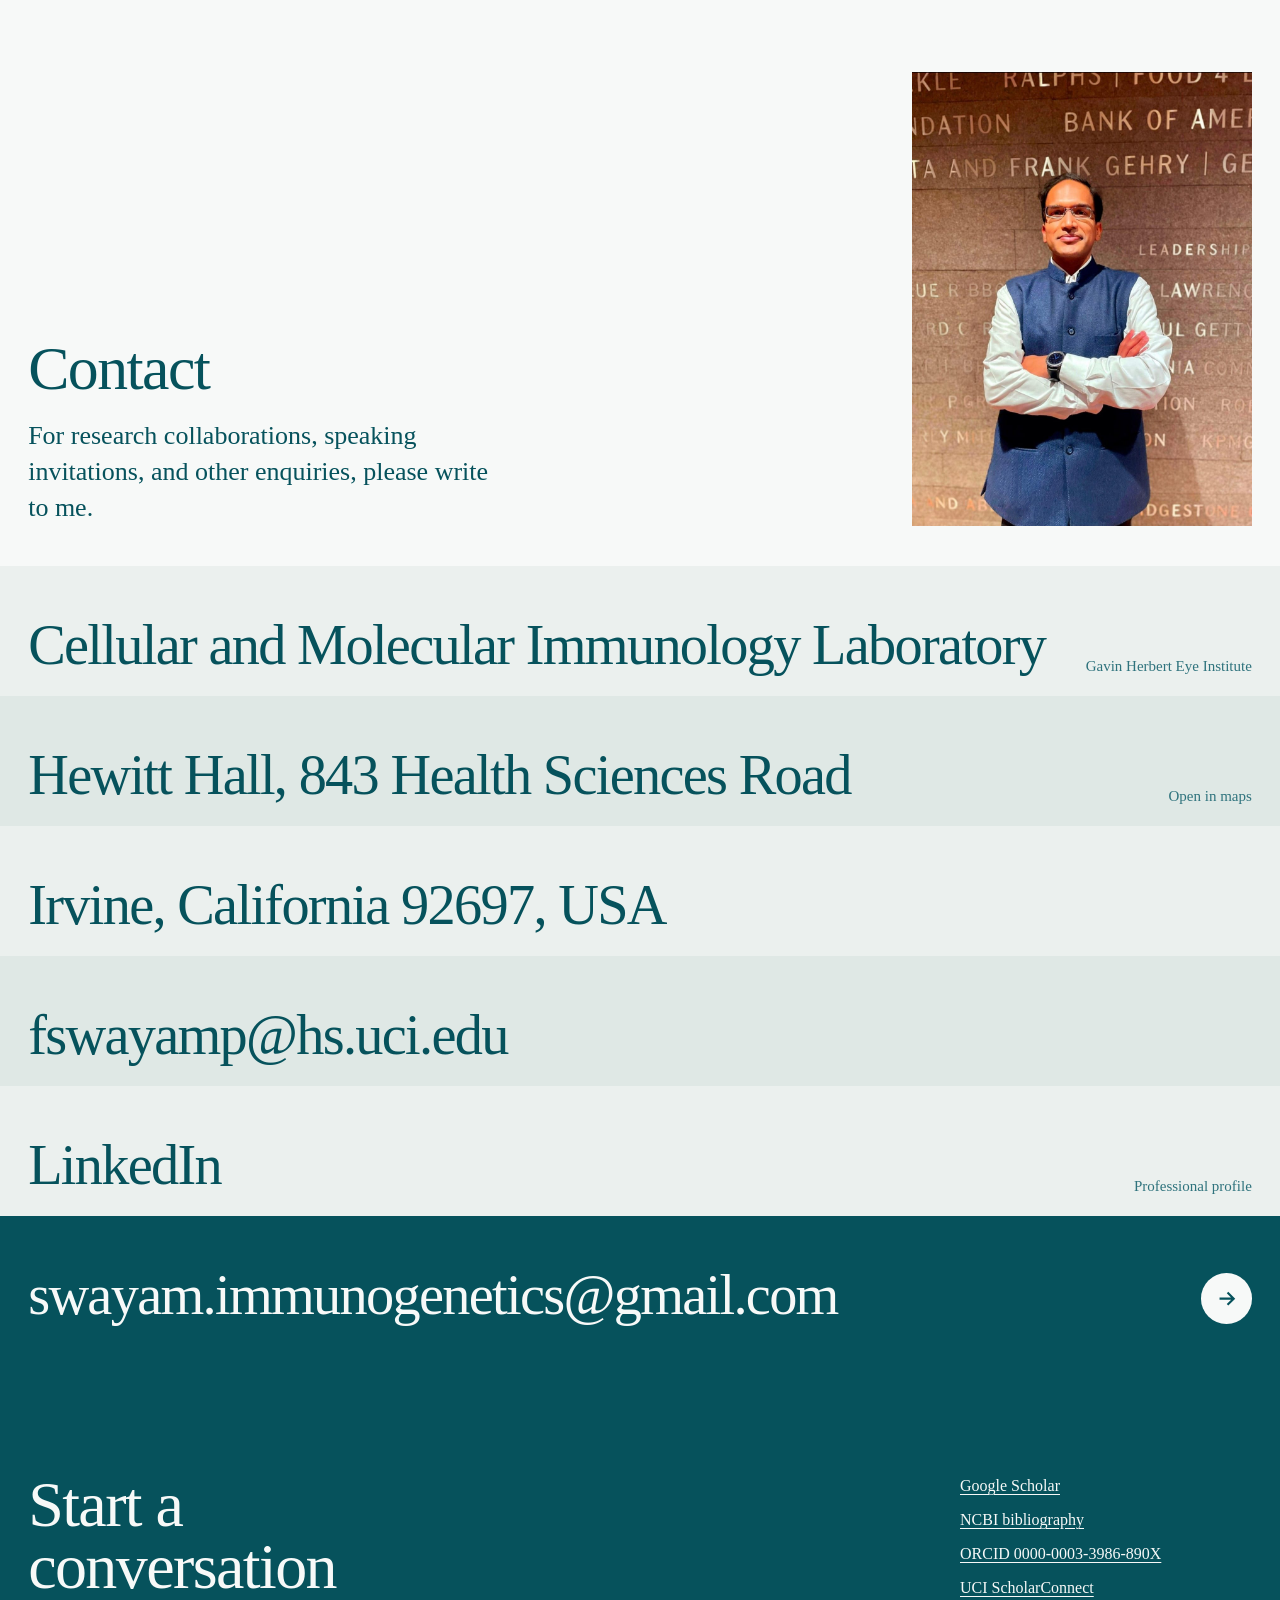
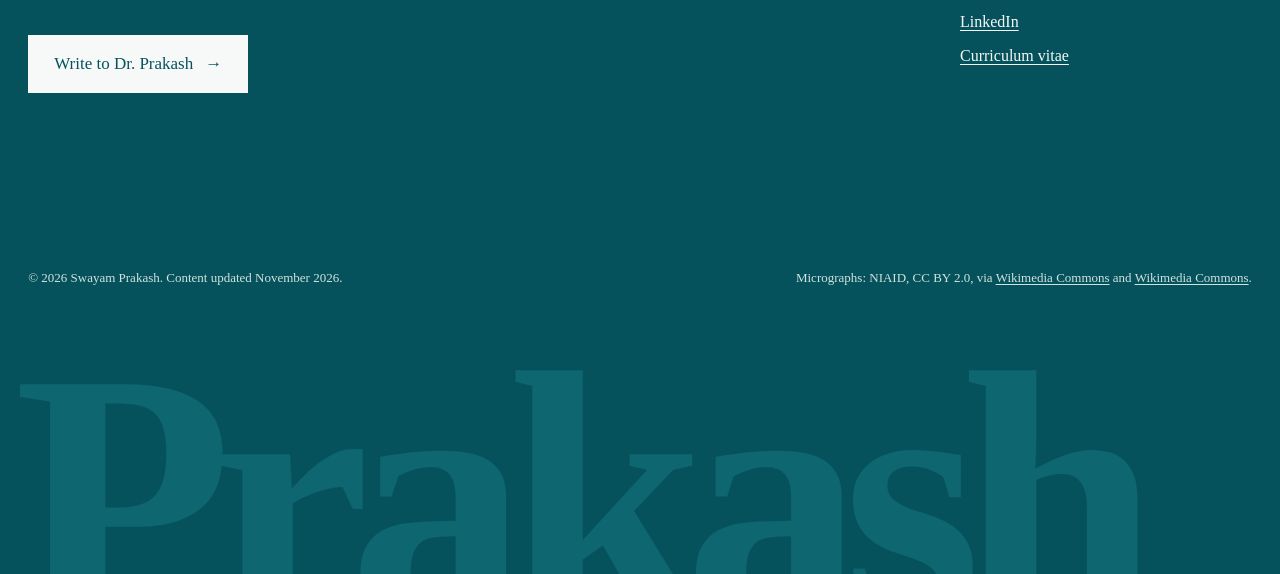
==== commit 528db037: "Add caption to lab group photo" ====
--- a/index.html
+++ b/index.html
@@ -181,7 +181,7 @@
 
 <section aria-labelledby="teach-h">
   <div class="band-grid">
-    <figure class="rise slowzoom" style="margin:0"><img src="assets/img/team.jpg" width="1600" height="1200" alt="Swayam Prakash with Professor Lbachir BenMohamed and colleagues of the Cellular and Molecular Immunology Laboratory" loading="lazy"></figure>
+    <figure class="rise slowzoom" style="margin:0"><img src="assets/img/team.jpg" width="1600" height="1200" alt="Swayam Prakash with Professor Lbachir BenMohamed, Dr. Nisha Dhanushkodi, Dr. Ruchi Srivastava and Dr. Pierre Gregoire Coulon" loading="lazy"><figcaption>With postdoctoral mentor Prof. Lbachir BenMohamed and illustrious colleagues Dr. Nisha Dhanushkodi, Dr. Ruchi Srivastava and Dr. Pierre Gregoire Coulon.</figcaption></figure>
     <div data-stagger>
       <h2 id="teach-h" class="sec-title" style="margin-bottom:28px">Teaching through evidence</h2>
       <p style="font-size:var(--step-lead);line-height:1.38">Students learn biomedical science most deeply when they use evidence to make consequential decisions. My courses move through one cycle: build a minimal model, interrogate real data, design the next experiment, defend the decision, revise.</p>
--- a/assets/style.css
+++ b/assets/style.css
@@ -448,3 +448,4 @@
 .feature figcaption { font-size: 15px; line-height: 1.4; margin-top: 12px; color: var(--muted); max-width: 70ch; }
 @media (max-width: 760px) { .feature img { aspect-ratio: 4 / 3; } }
 @media print { .feature { display: none !important; } }
+.band-grid figure figcaption { font-size: 15px; line-height: 1.4; margin-top: 12px; color: var(--muted); max-width: 60ch; }
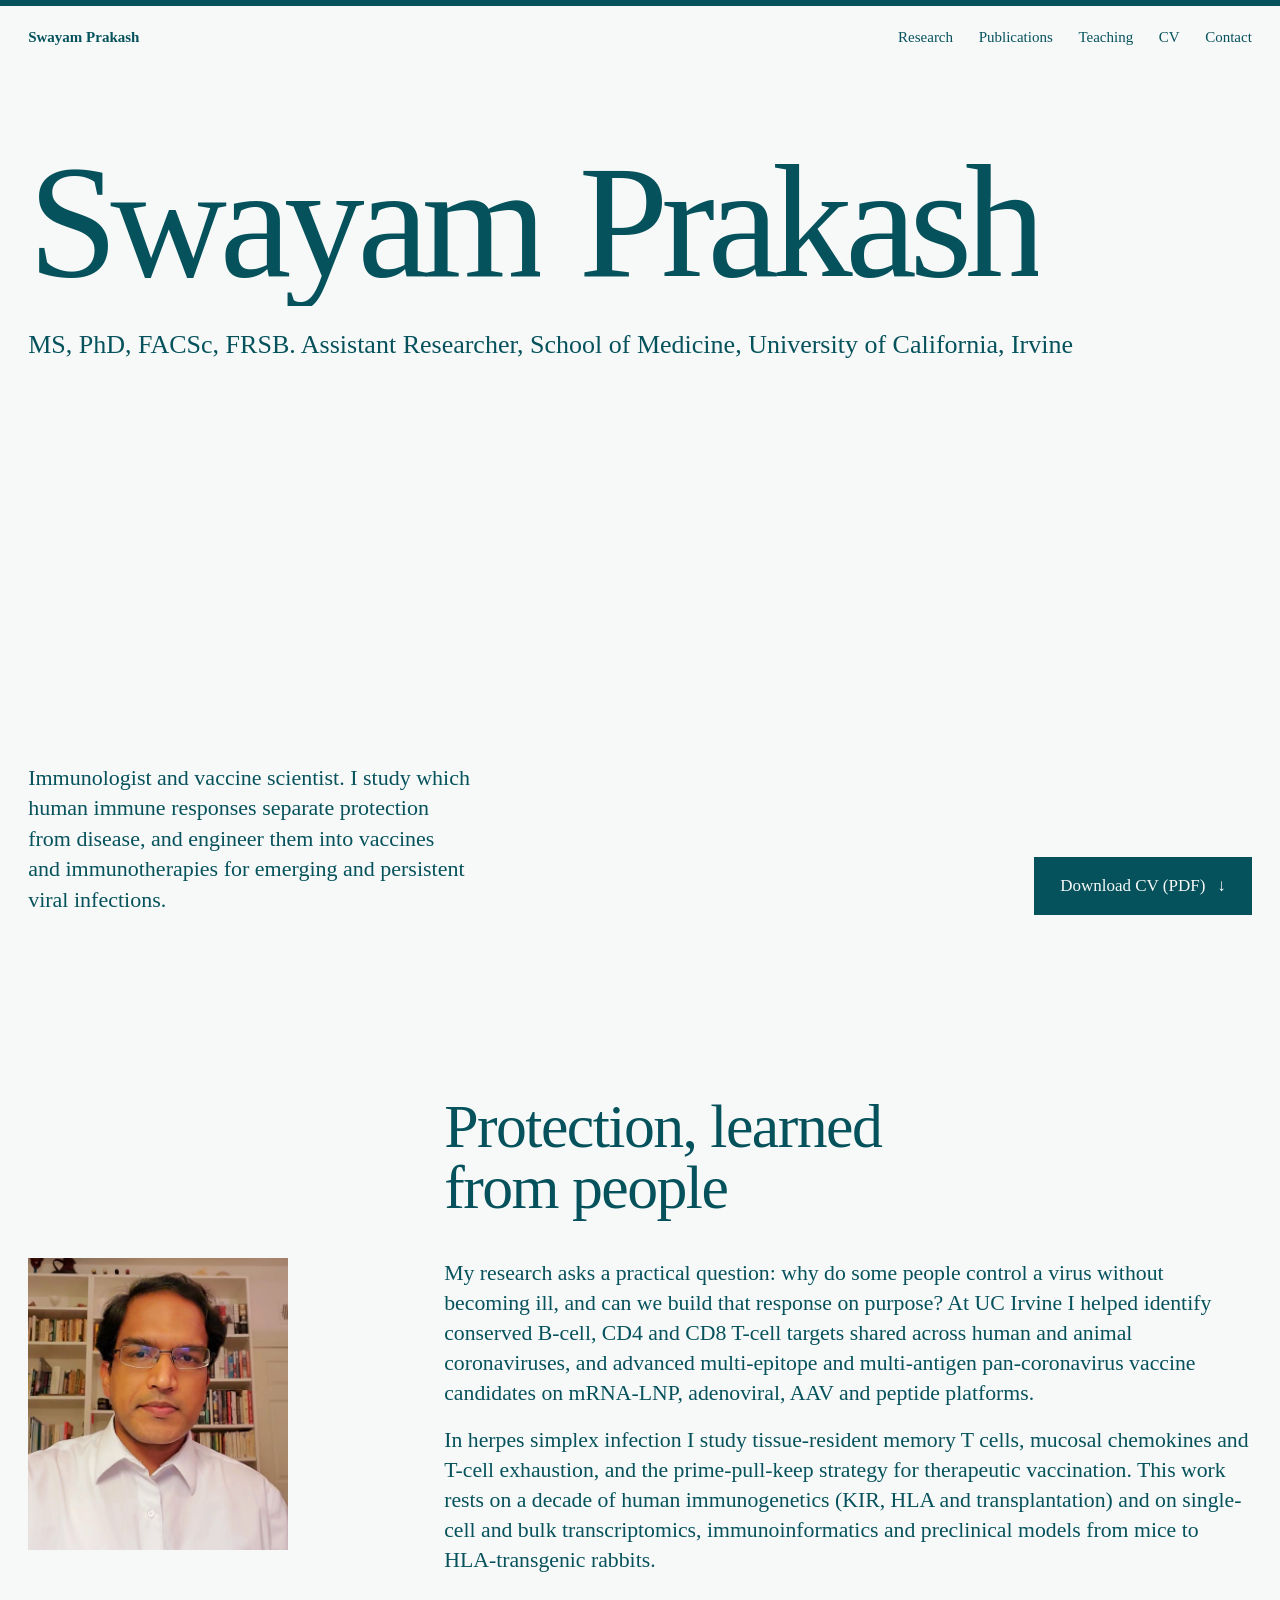
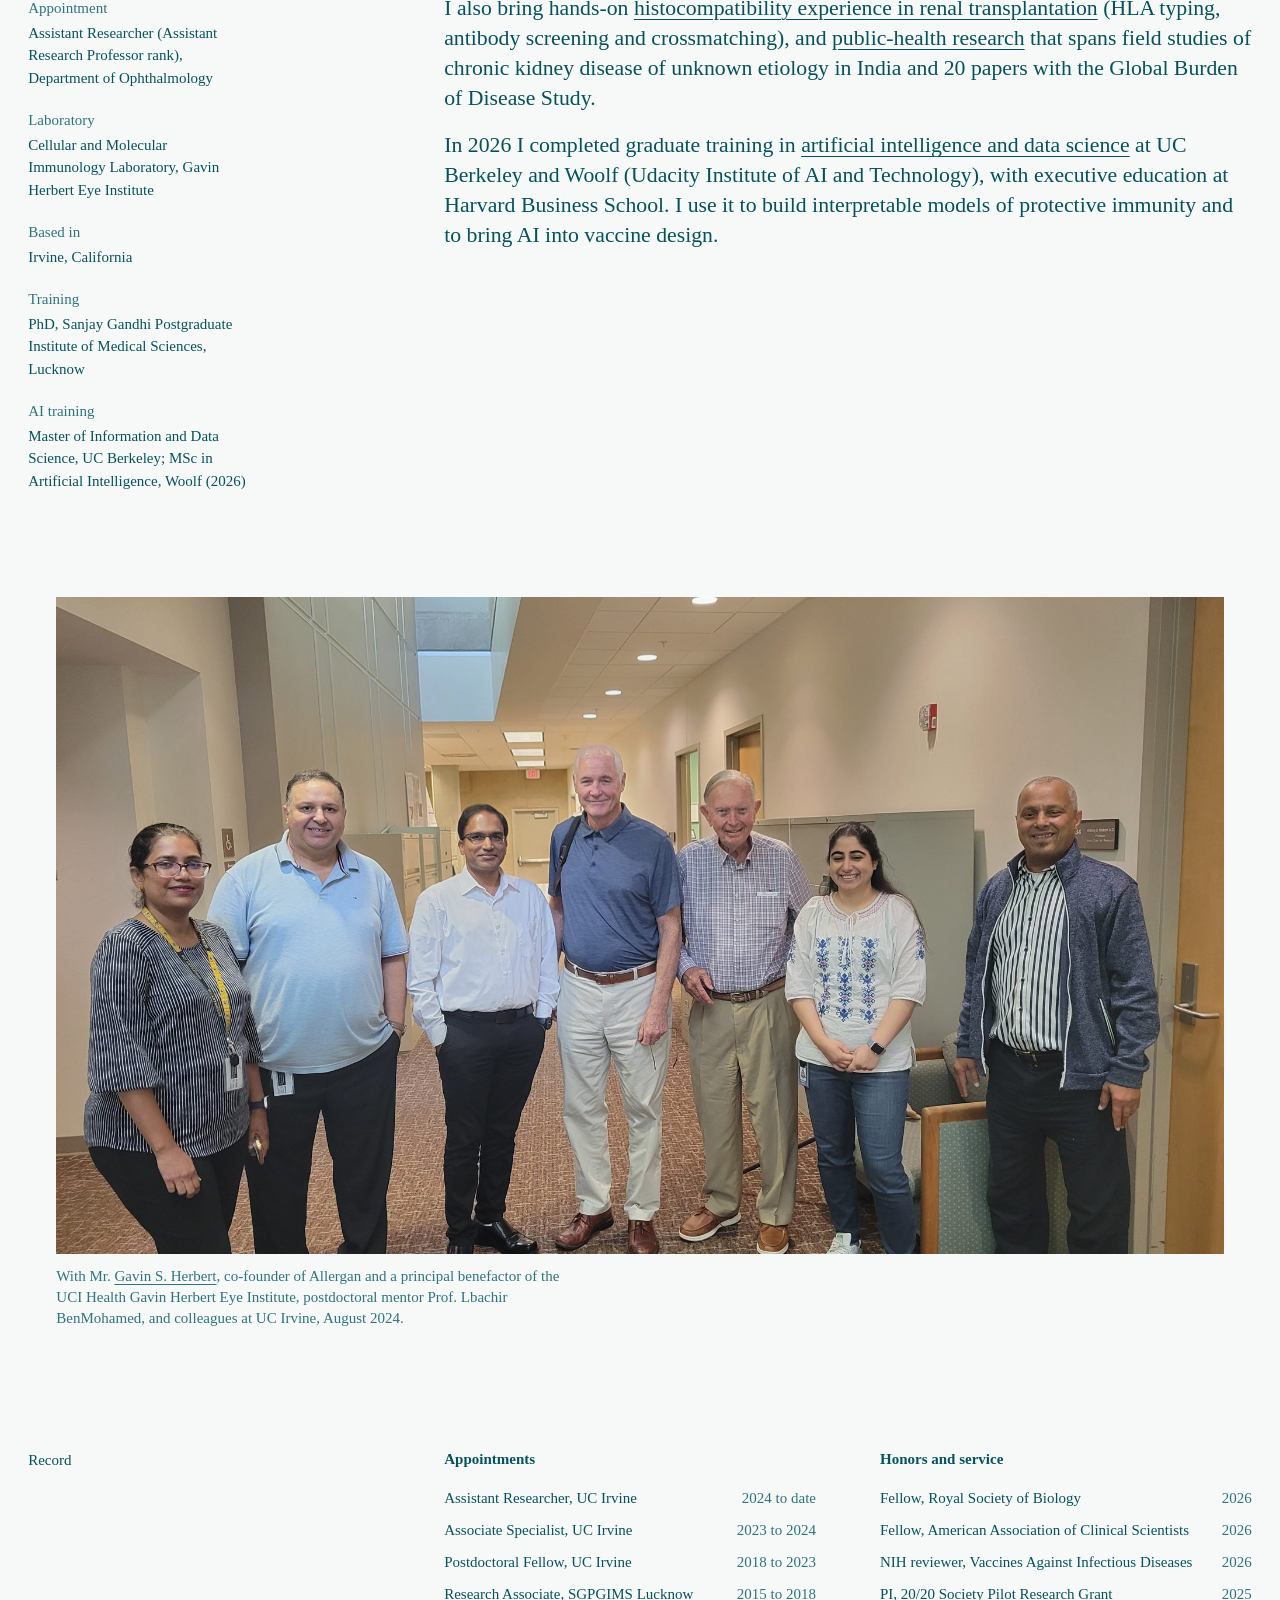
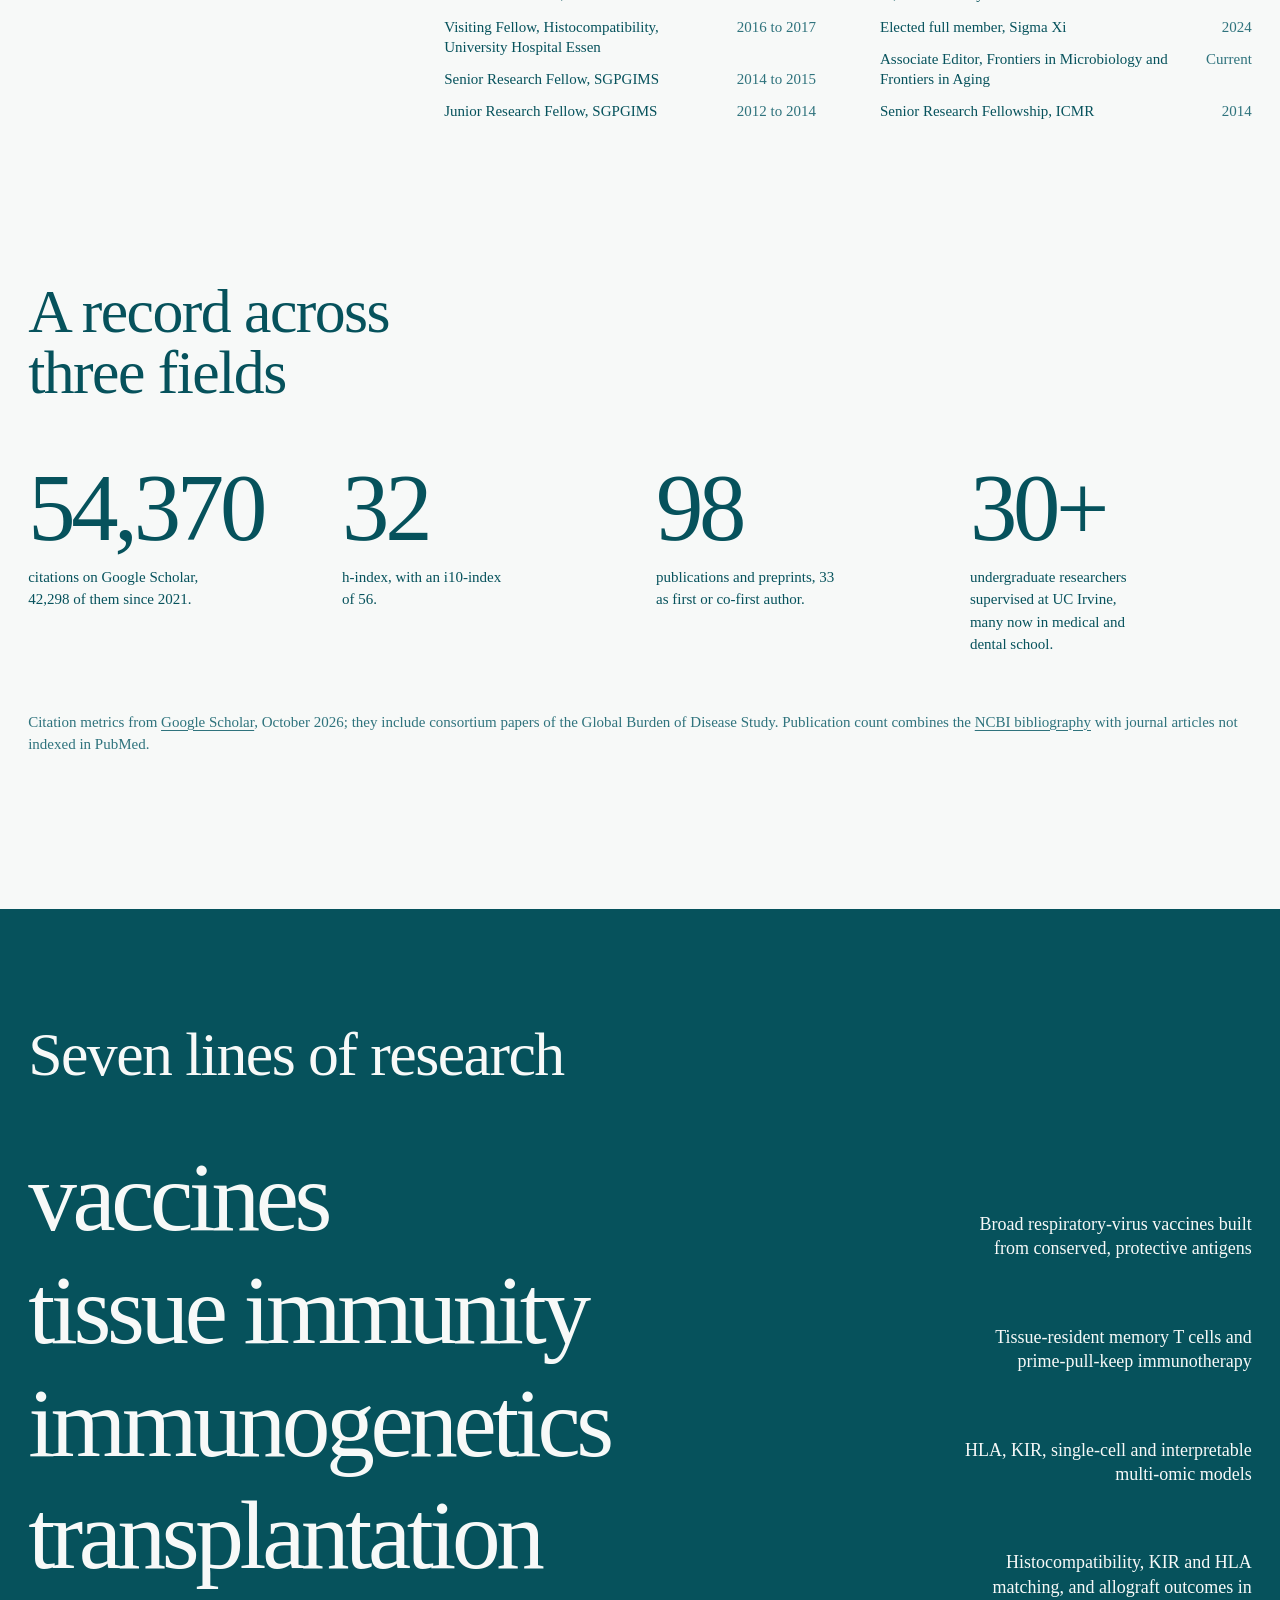
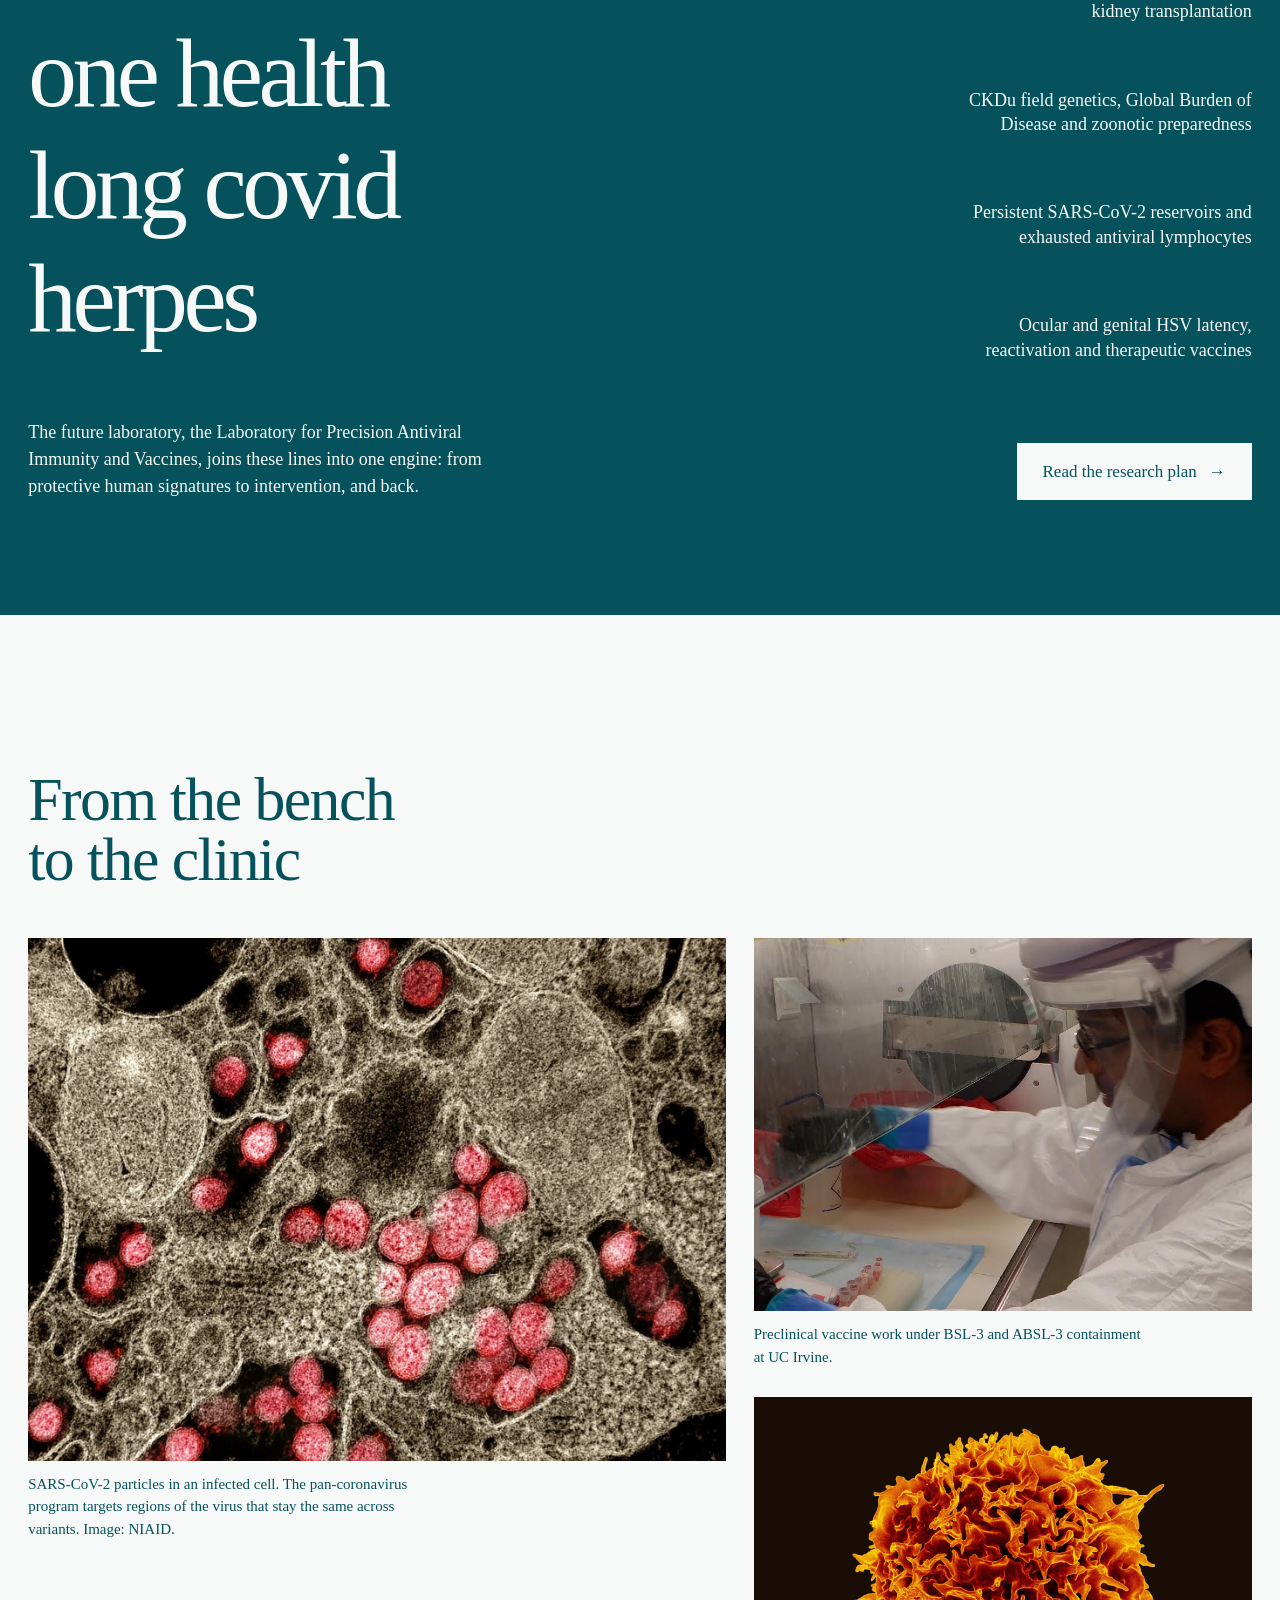
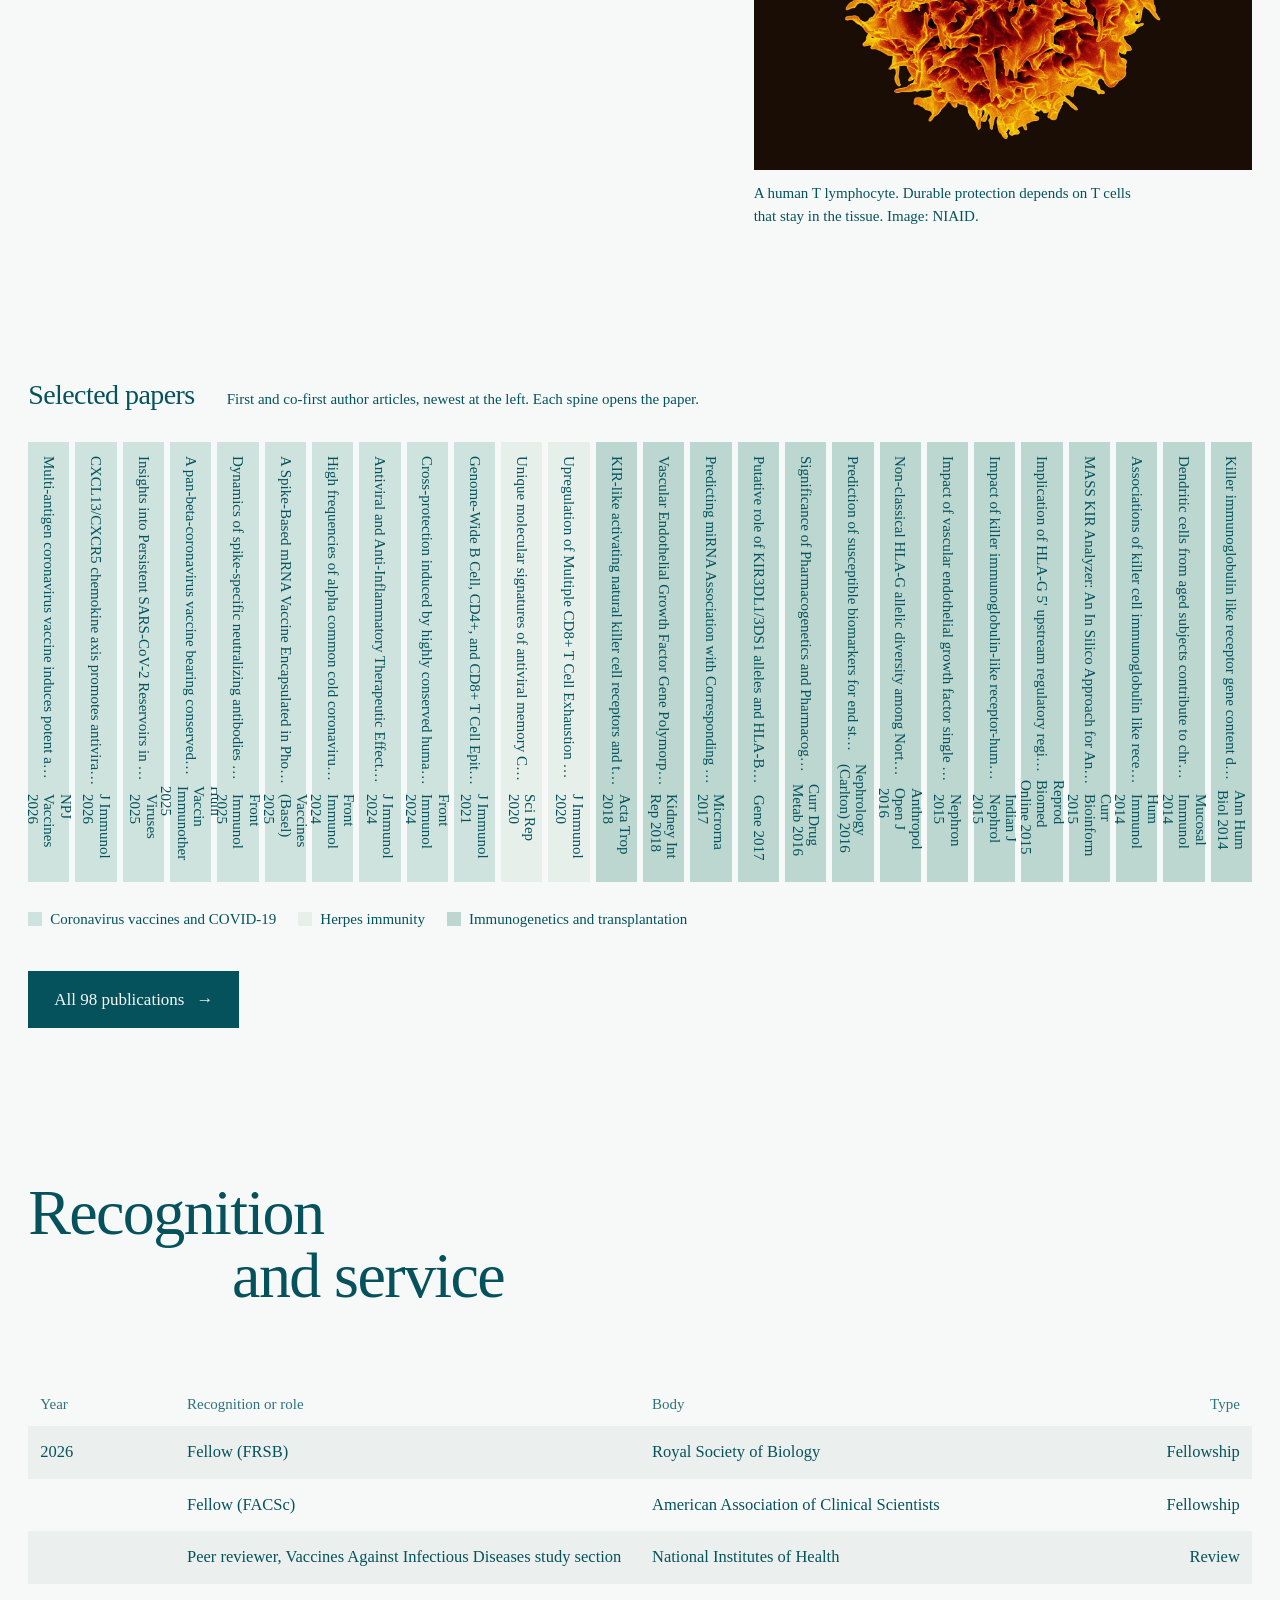
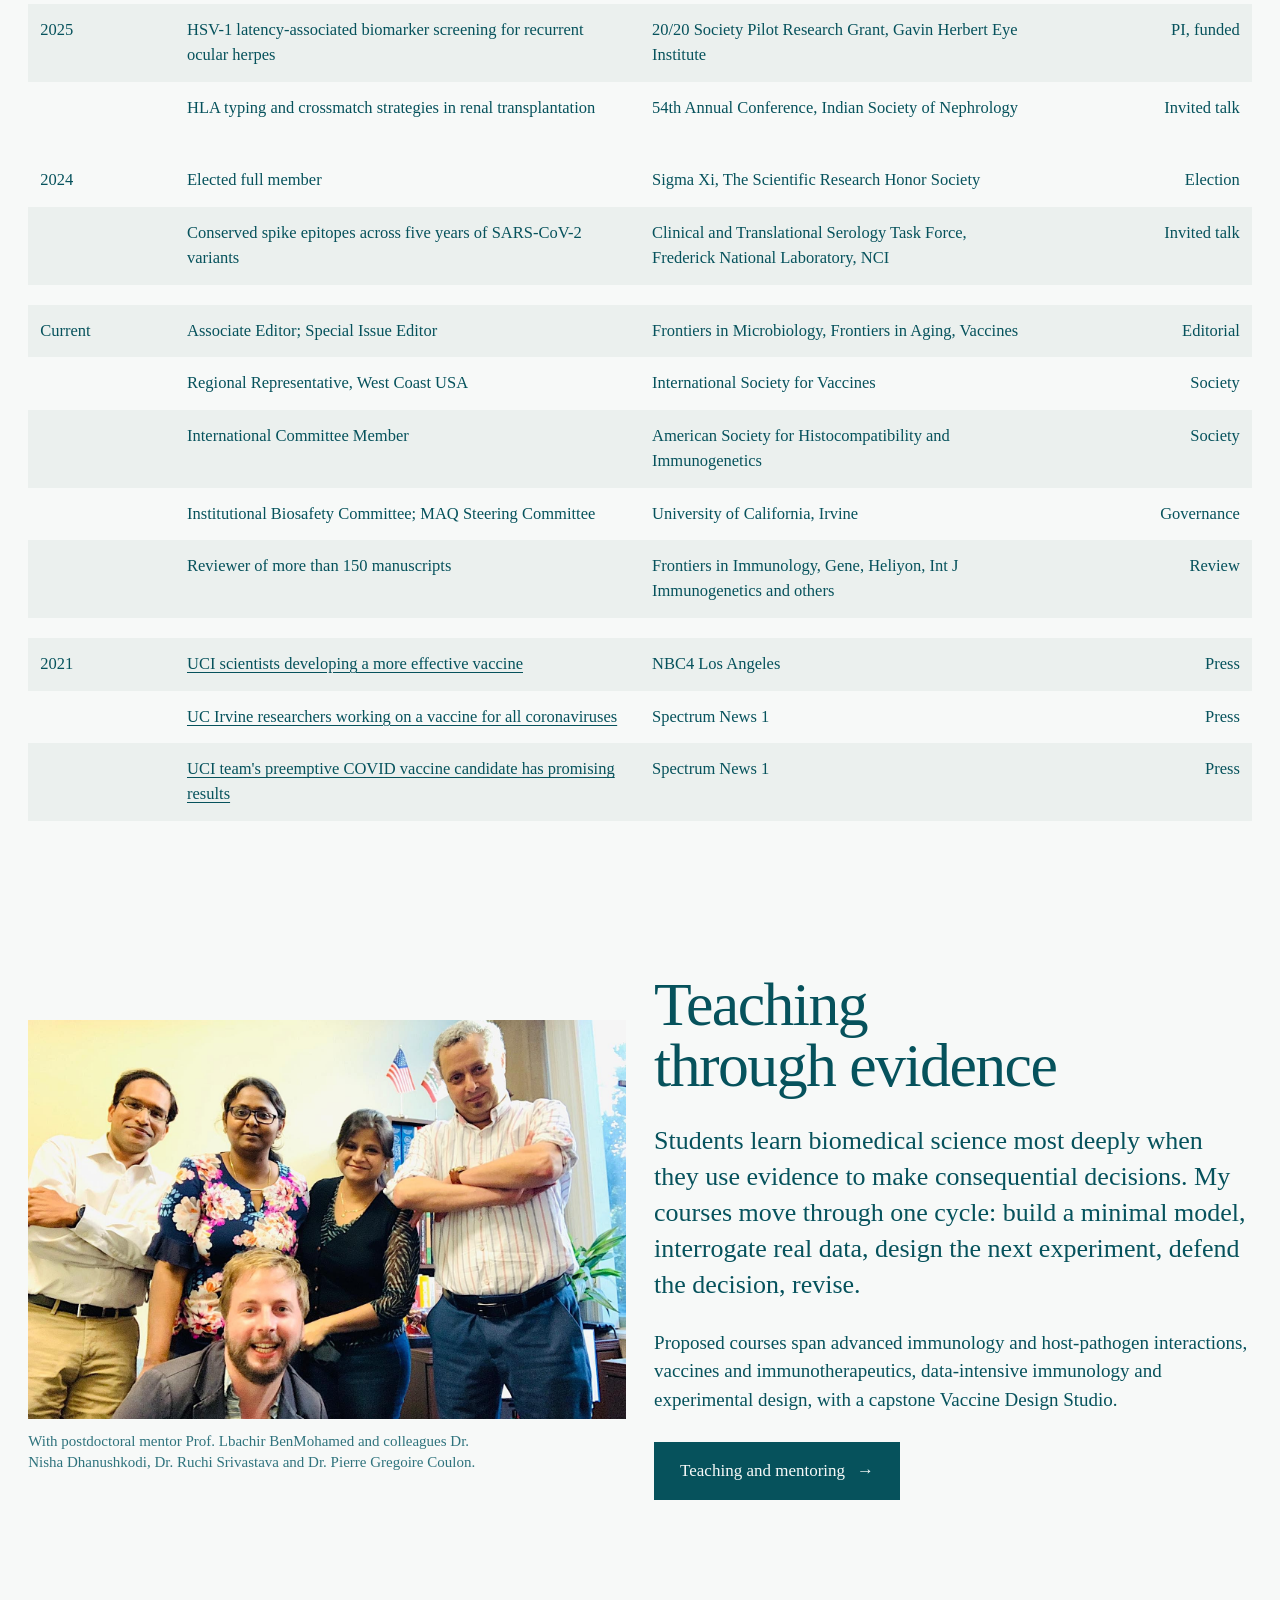
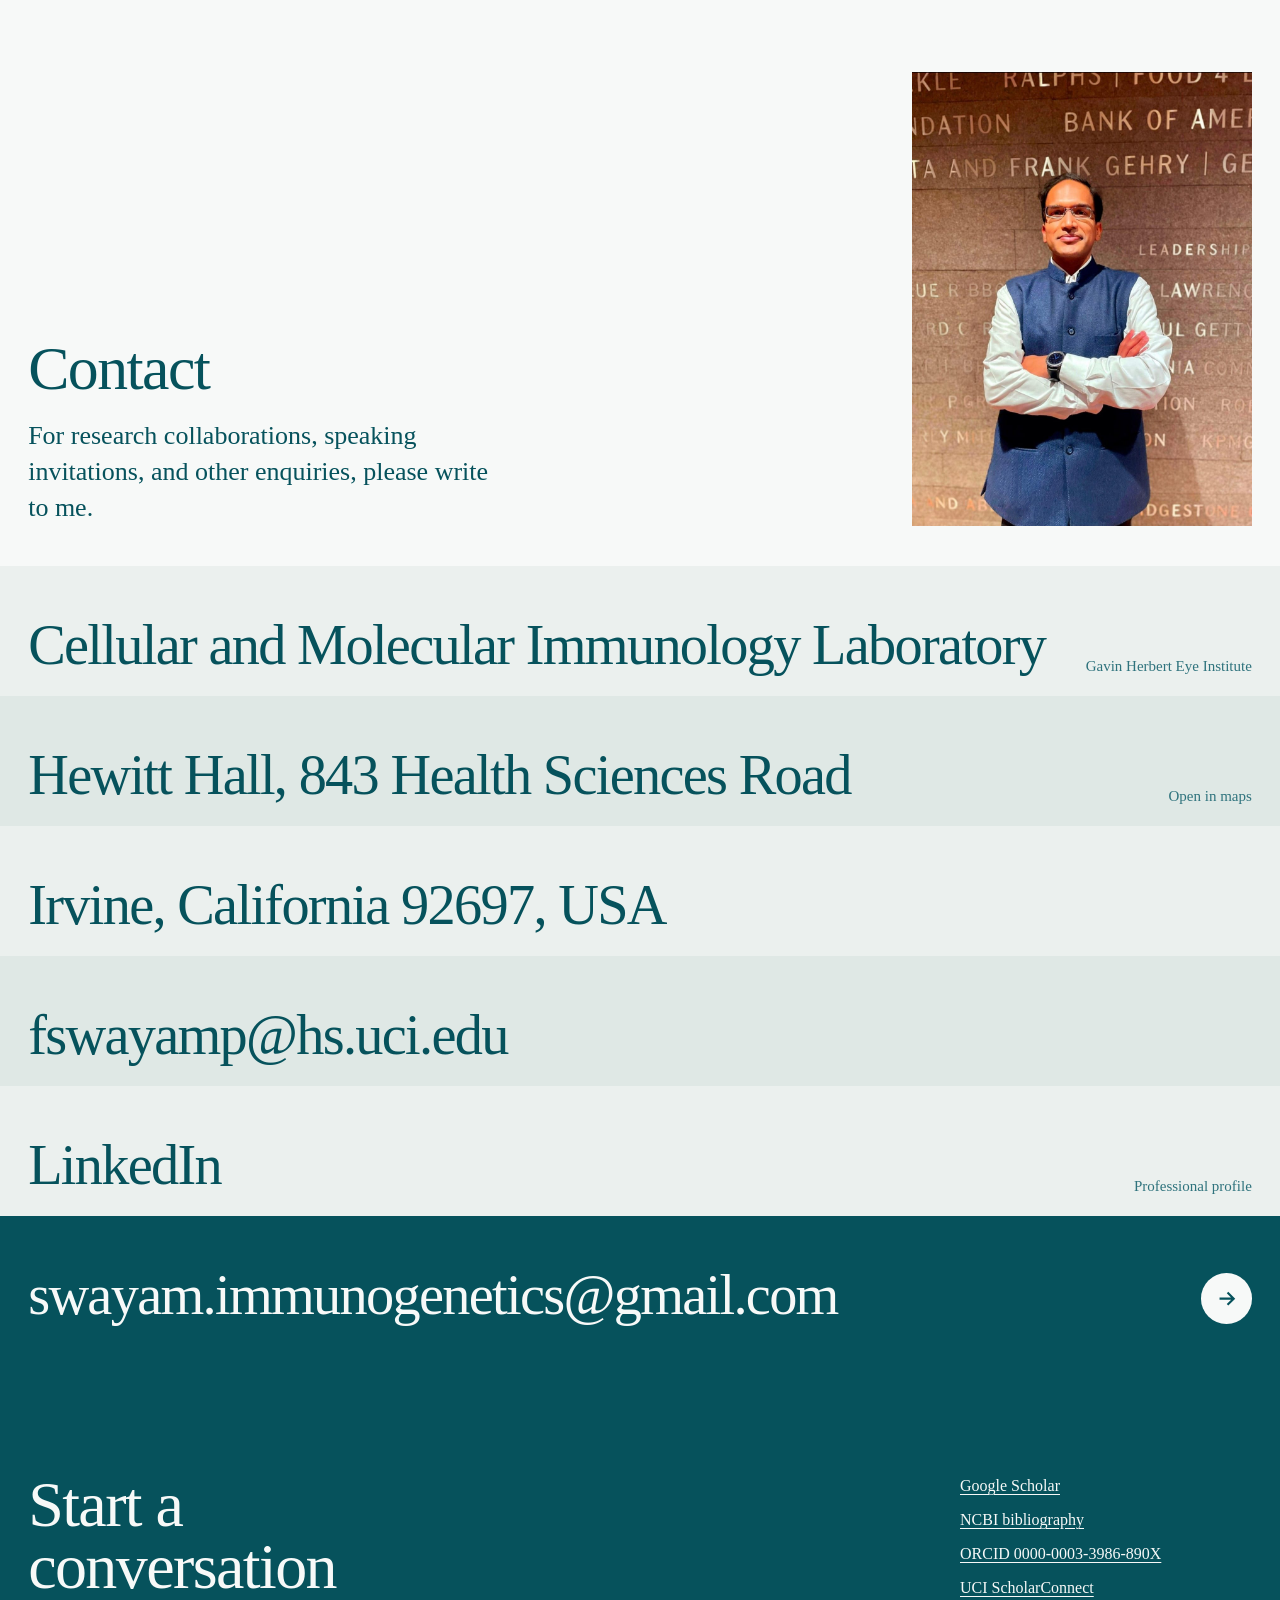
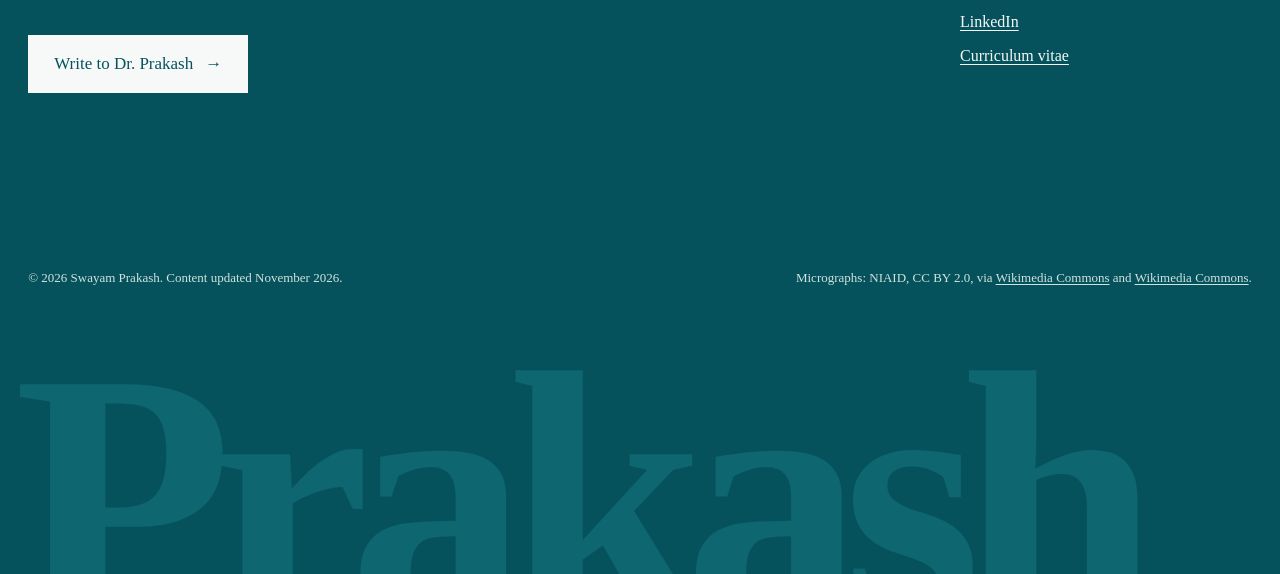
==== commit ff0c759f: "Simplify team photo caption" ====
--- a/index.html
+++ b/index.html
@@ -181,7 +181,7 @@
 
 <section aria-labelledby="teach-h">
   <div class="band-grid">
-    <figure class="rise slowzoom" style="margin:0"><img src="assets/img/team.jpg" width="1600" height="1200" alt="Swayam Prakash with Professor Lbachir BenMohamed, Dr. Nisha Dhanushkodi, Dr. Ruchi Srivastava and Dr. Pierre Gregoire Coulon" loading="lazy"><figcaption>With postdoctoral mentor Prof. Lbachir BenMohamed and illustrious colleagues Dr. Nisha Dhanushkodi, Dr. Ruchi Srivastava and Dr. Pierre Gregoire Coulon.</figcaption></figure>
+    <figure class="rise slowzoom" style="margin:0"><img src="assets/img/team.jpg" width="1600" height="1200" alt="Swayam Prakash with Professor Lbachir BenMohamed, Dr. Nisha Dhanushkodi, Dr. Ruchi Srivastava and Dr. Pierre Gregoire Coulon" loading="lazy"><figcaption>With postdoctoral mentor Prof. Lbachir BenMohamed and colleagues Dr. Nisha Dhanushkodi, Dr. Ruchi Srivastava and Dr. Pierre Gregoire Coulon.</figcaption></figure>
     <div data-stagger>
       <h2 id="teach-h" class="sec-title" style="margin-bottom:28px">Teaching through evidence</h2>
       <p style="font-size:var(--step-lead);line-height:1.38">Students learn biomedical science most deeply when they use evidence to make consequential decisions. My courses move through one cycle: build a minimal model, interrogate real data, design the next experiment, defend the decision, revise.</p>
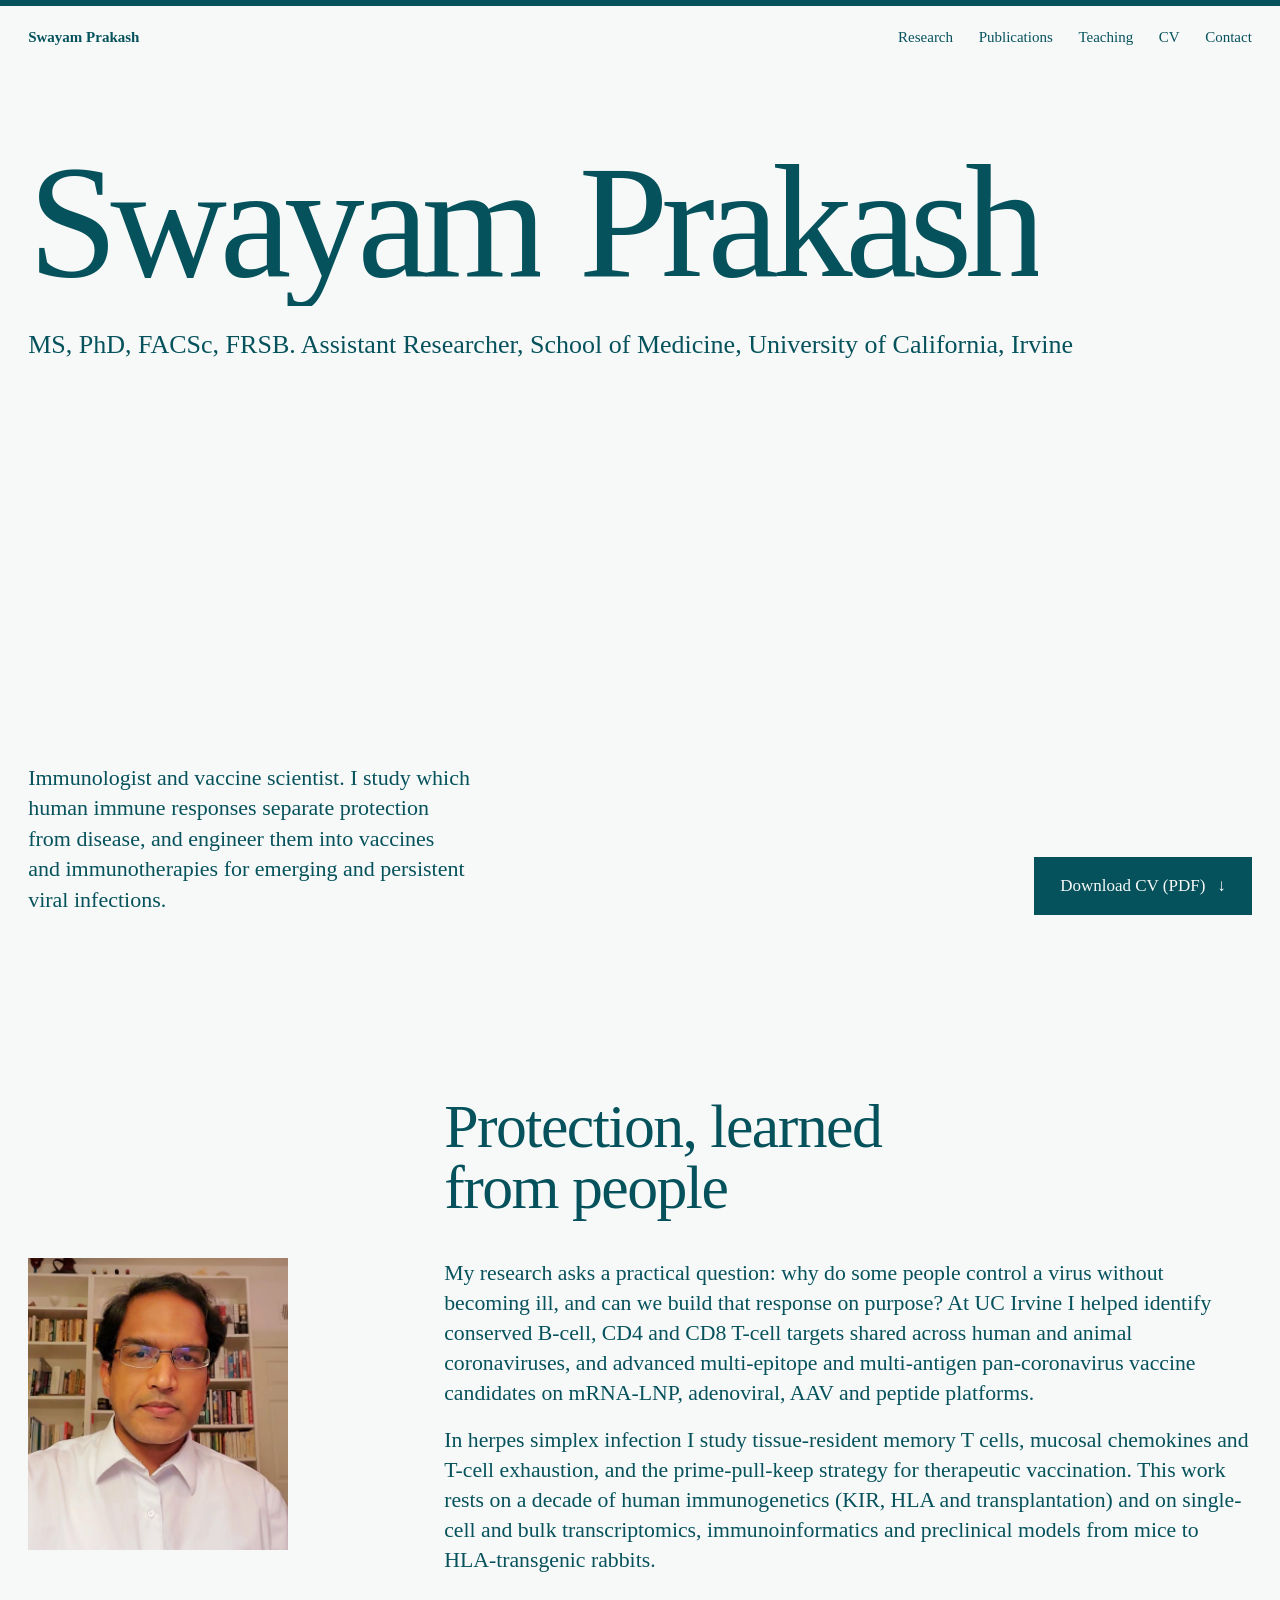
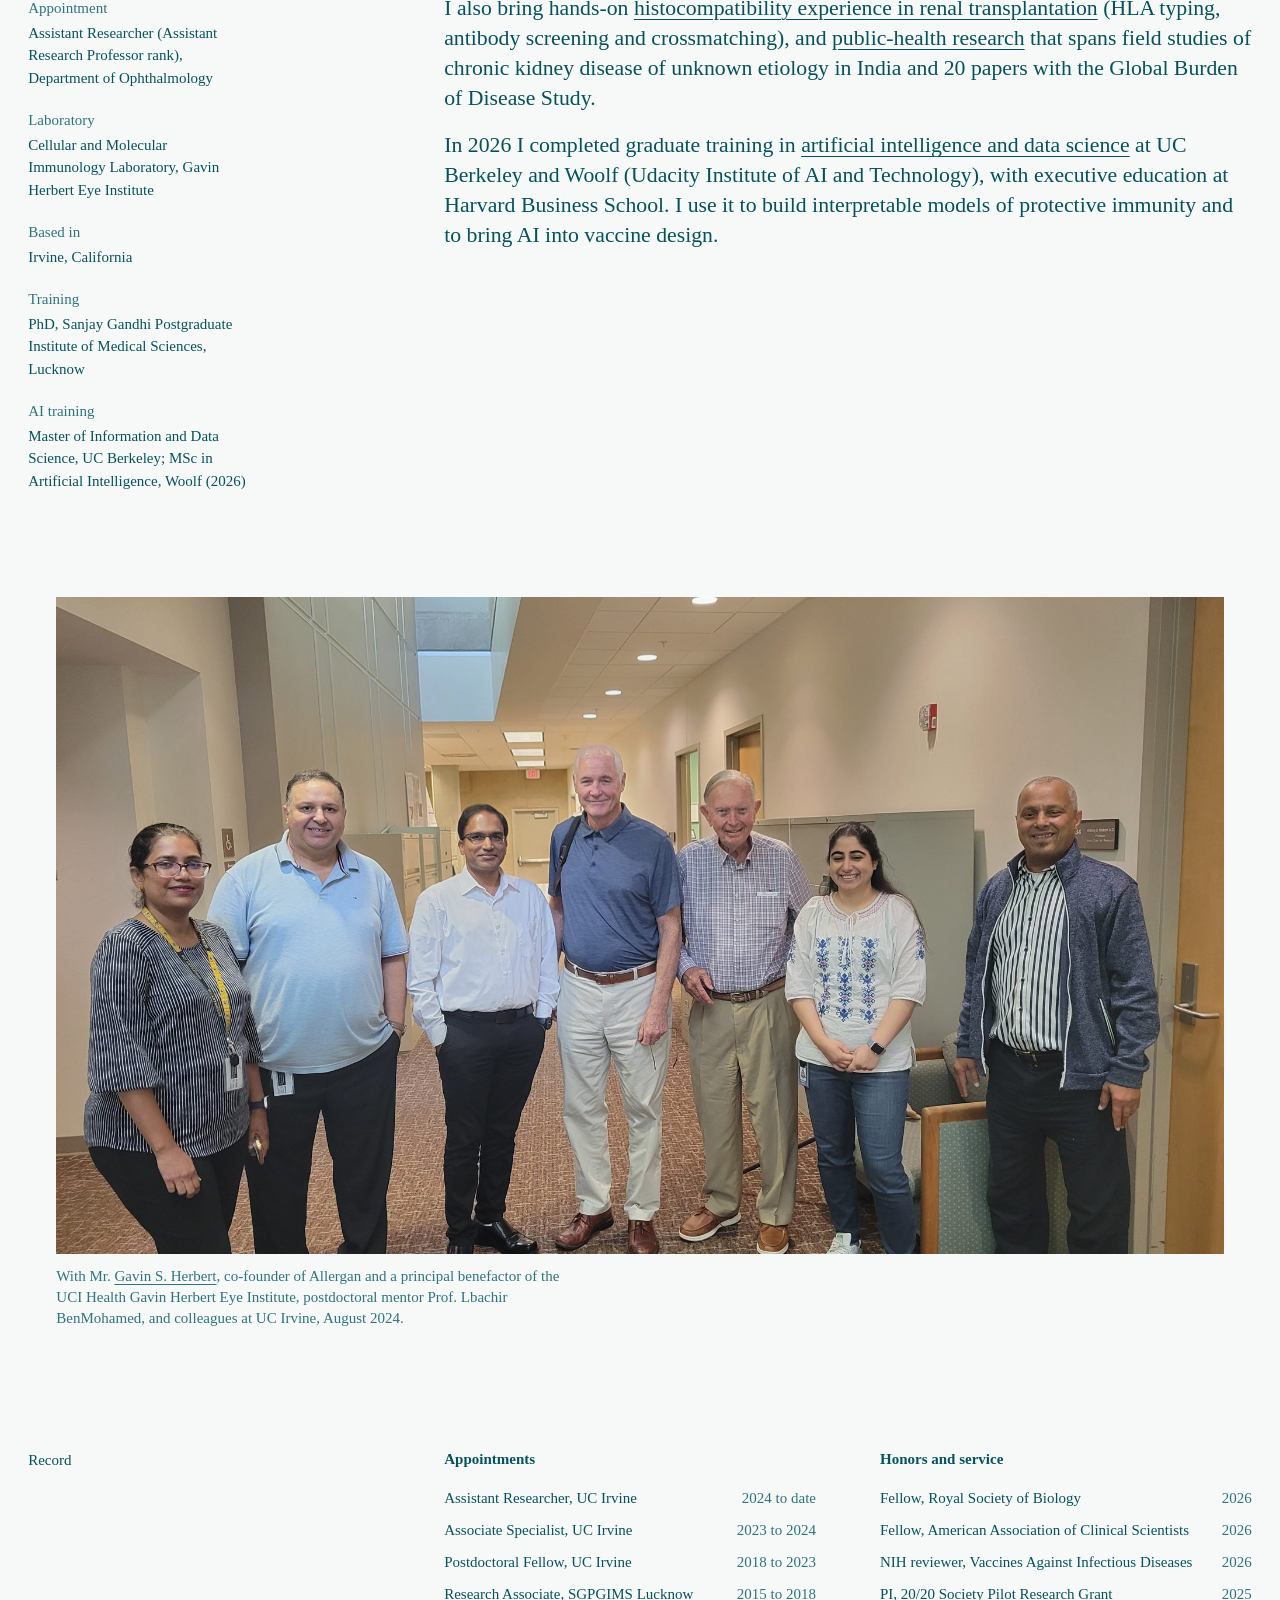
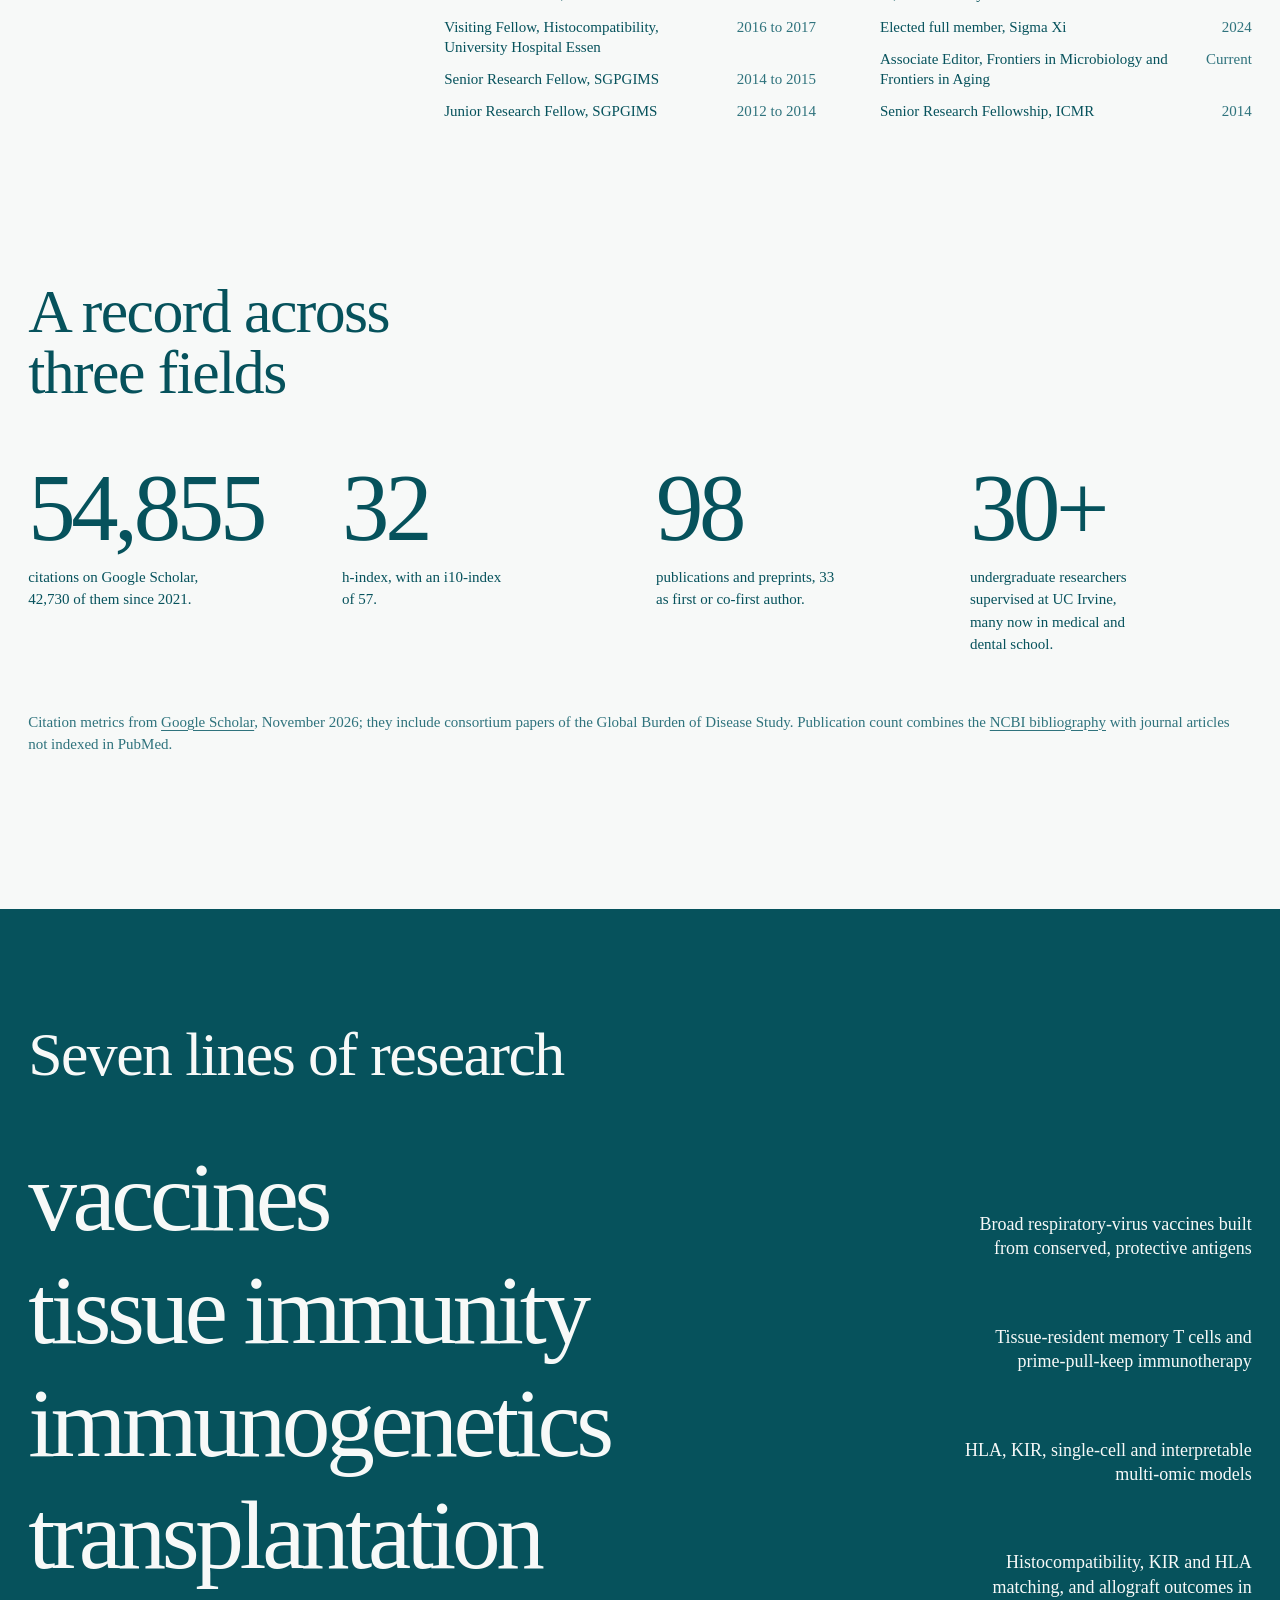
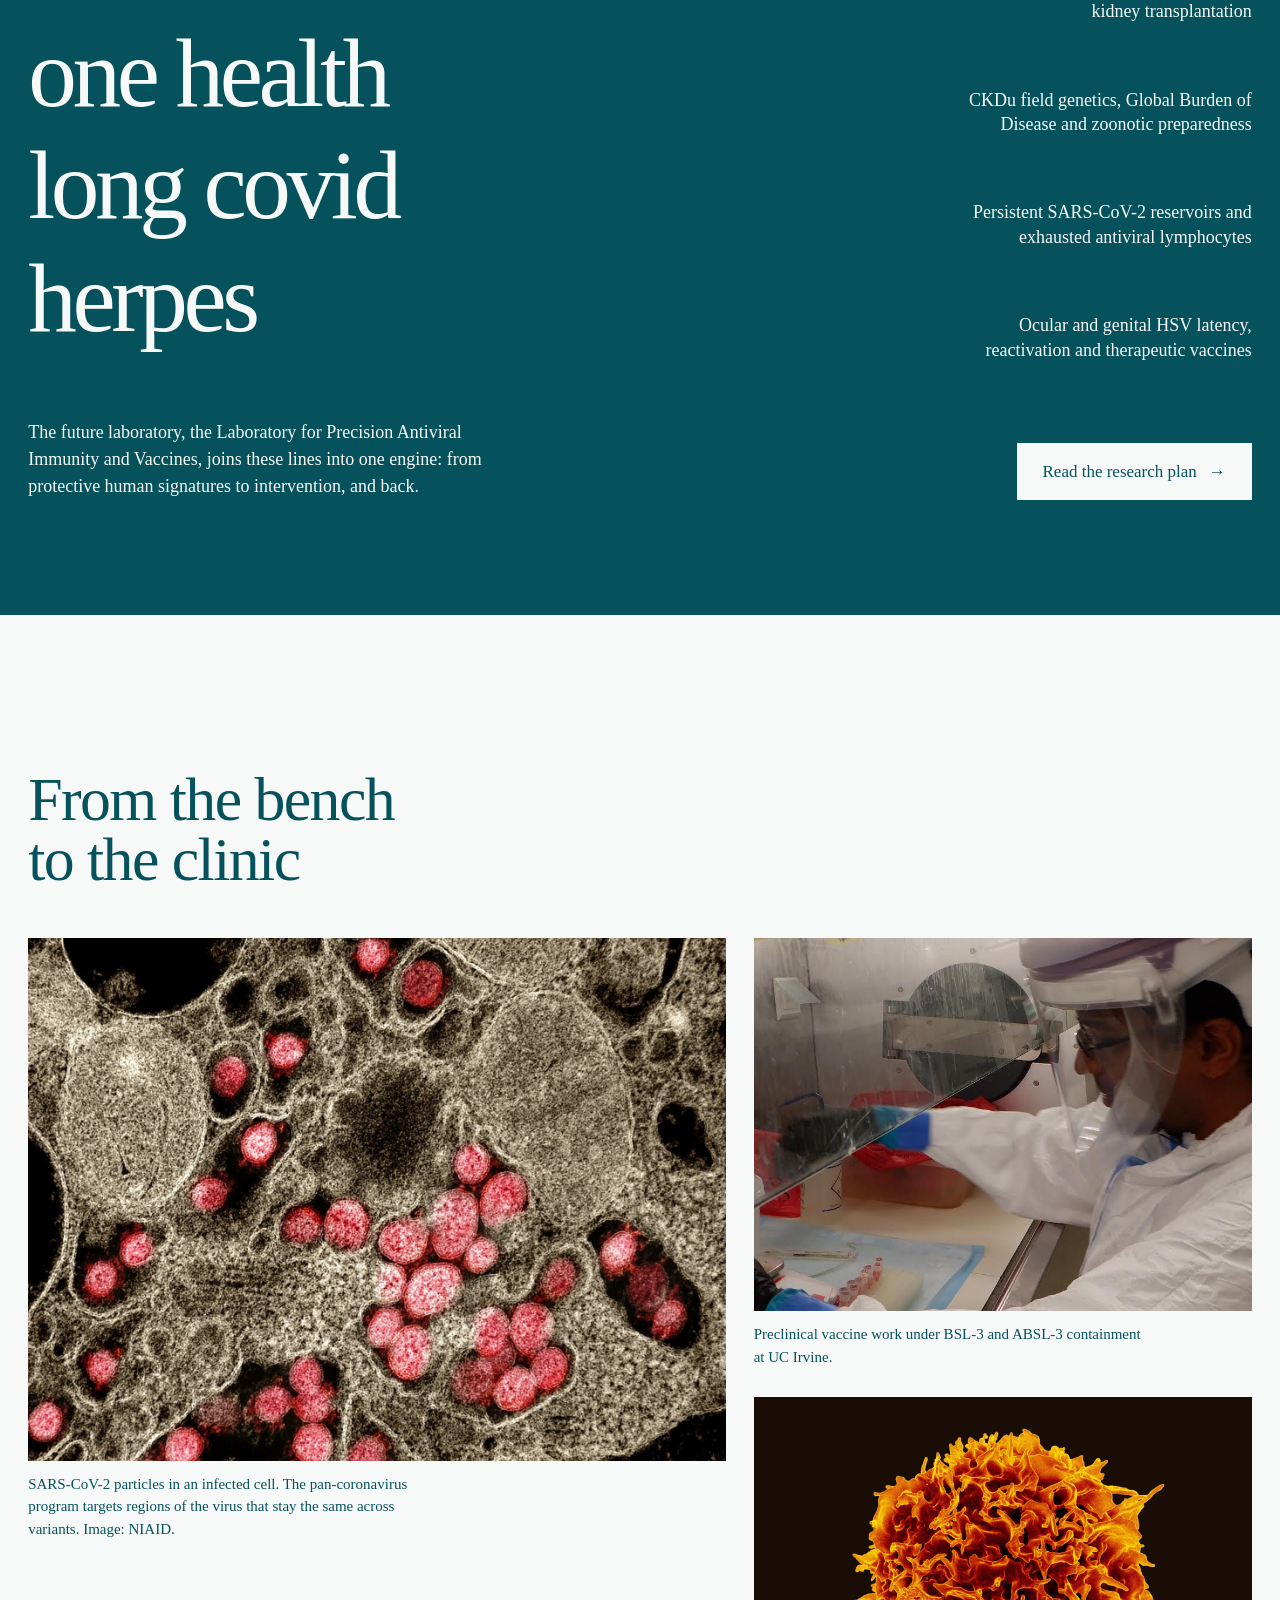
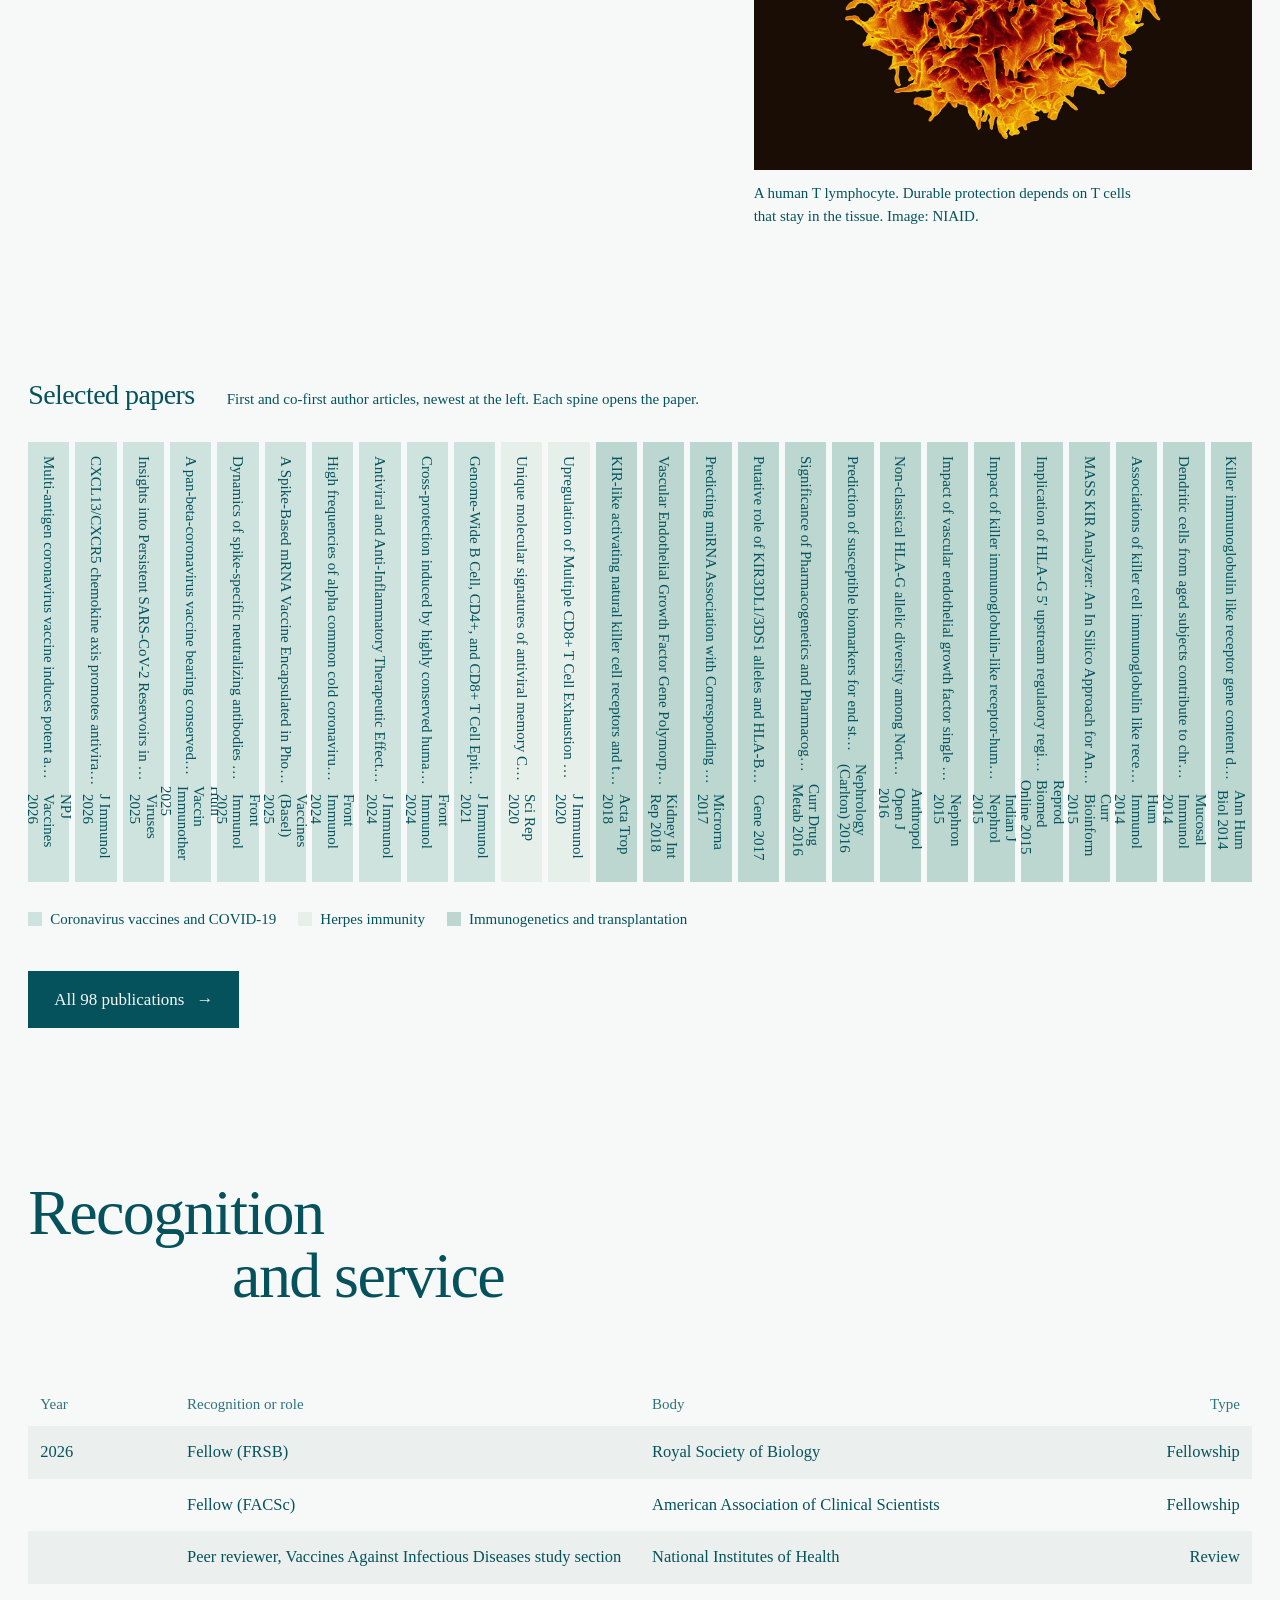
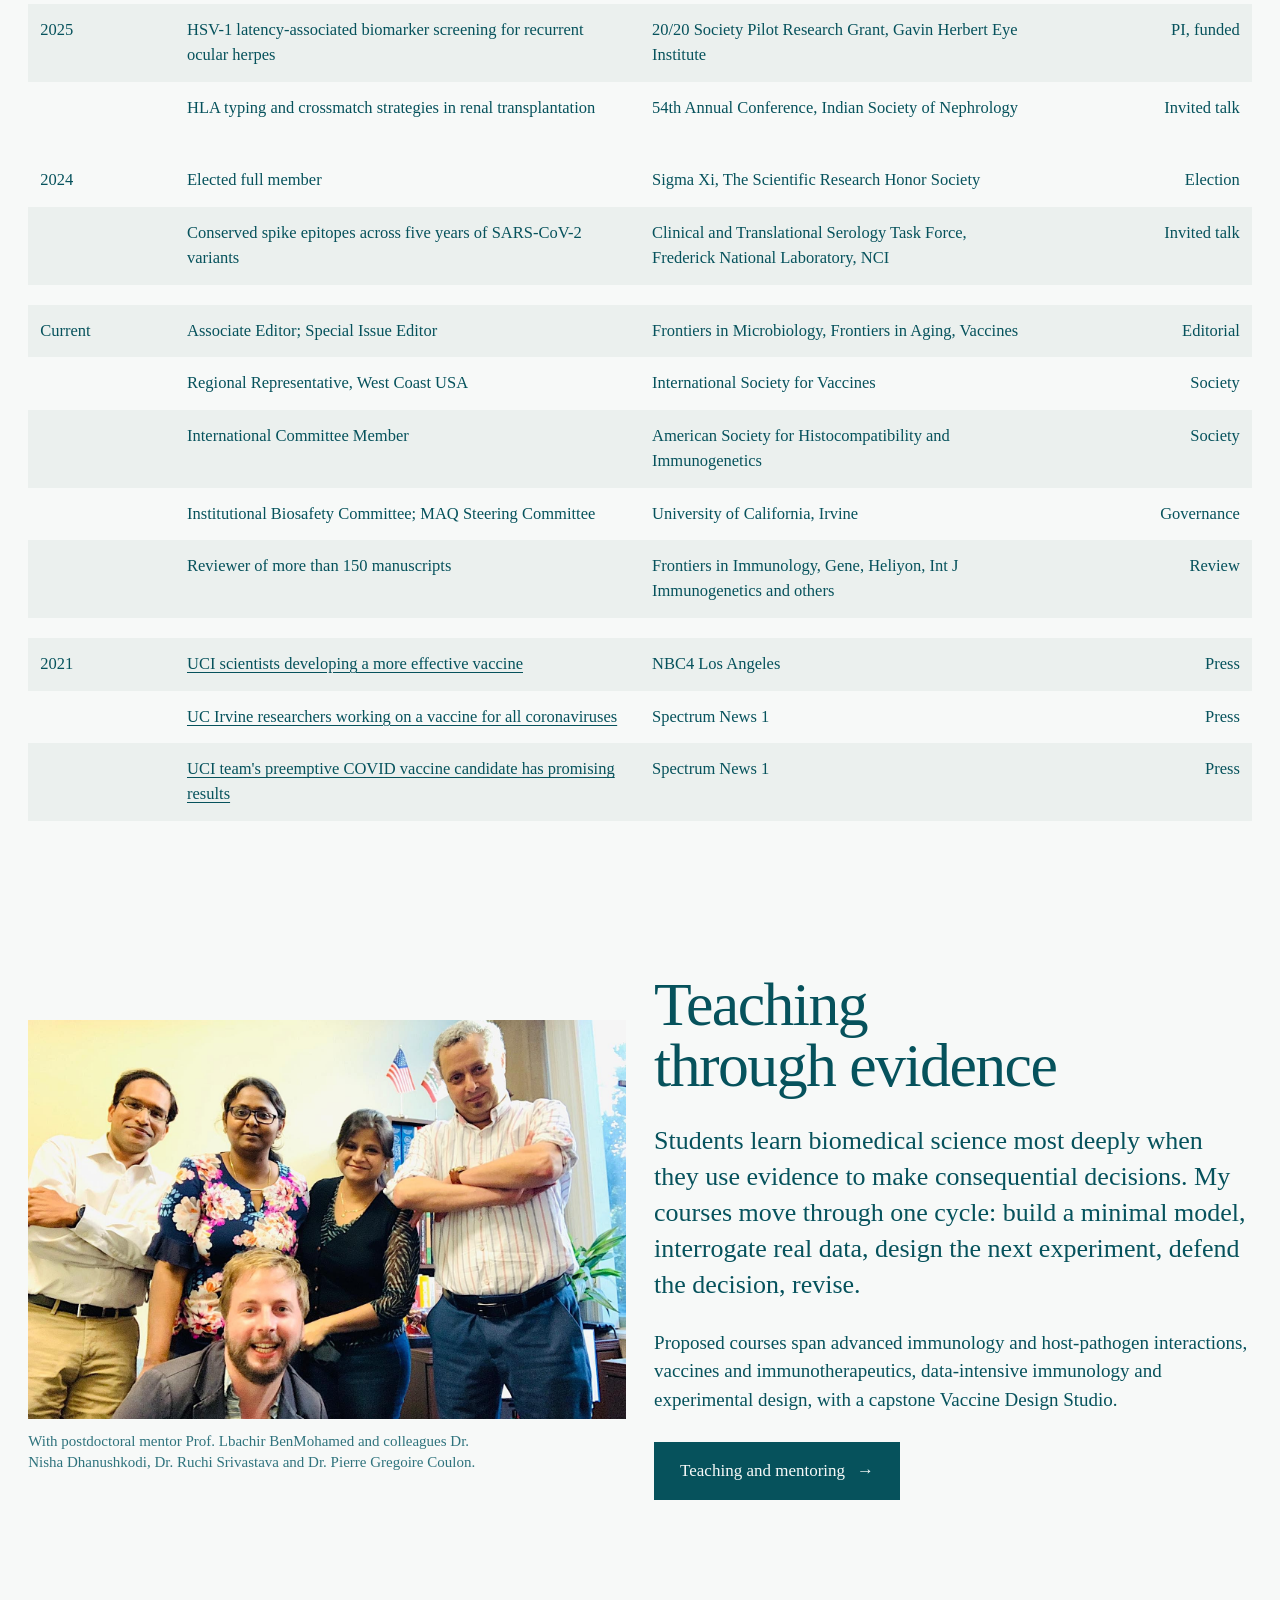
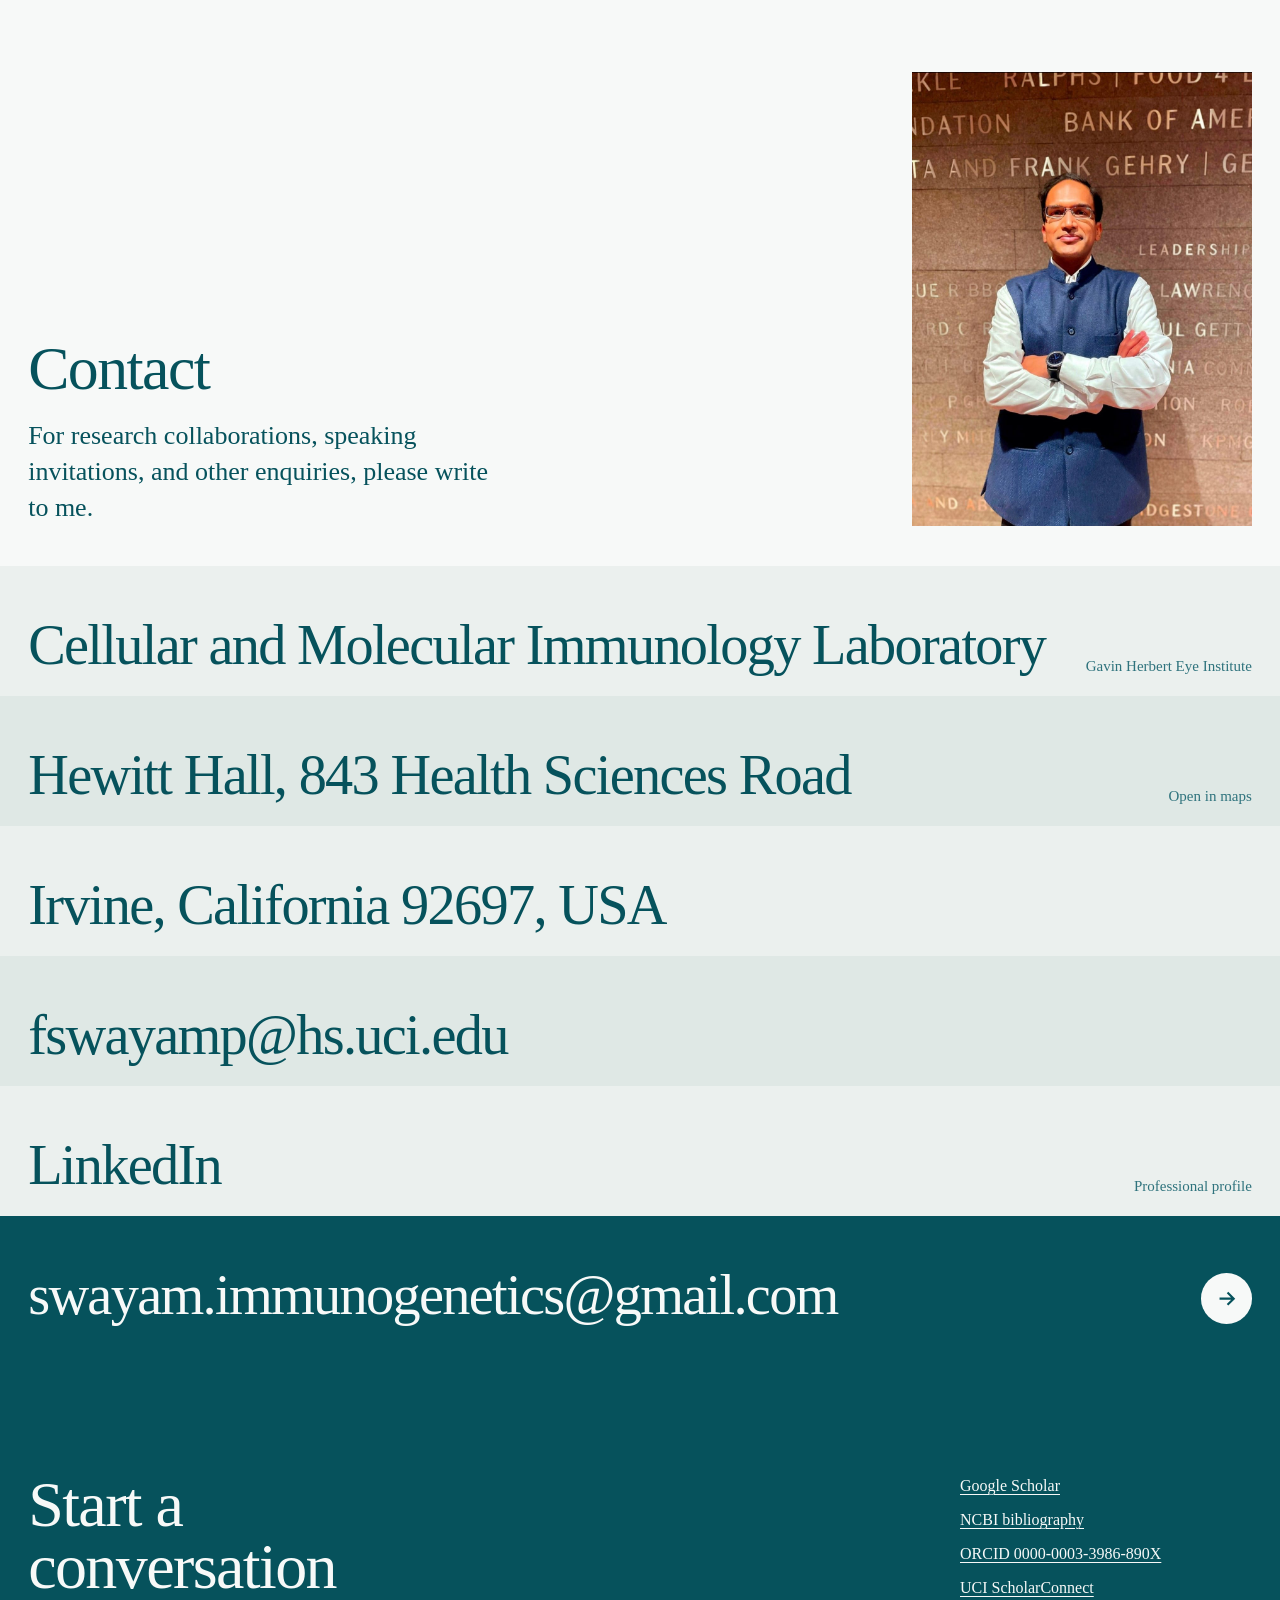
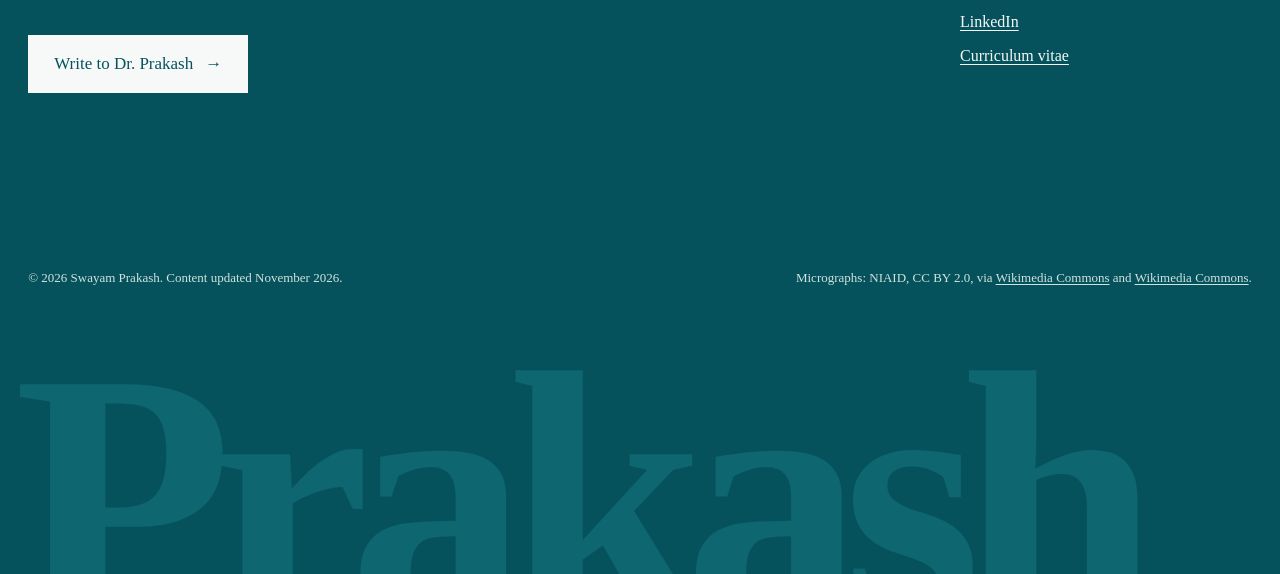
==== commit 474e01af: "Update Google Scholar metrics to November 2026" ====
--- a/index.html
+++ b/index.html
@@ -97,12 +97,12 @@
 <section aria-labelledby="num-h">
   <h2 id="num-h" class="sec-title rise">A record across three fields</h2>
   <div class="numbers" data-stagger>
-    <div><div class="n tnum">54,370</div><p>citations on Google Scholar, 42,298 of them since 2021.</p></div>
-    <div><div class="n tnum">32</div><p>h-index, with an i10-index of 56.</p></div>
+    <div><div class="n tnum">54,855</div><p>citations on Google Scholar, 42,730 of them since 2021.</p></div>
+    <div><div class="n tnum">32</div><p>h-index, with an i10-index of 57.</p></div>
     <div><div class="n tnum">98</div><p>publications and preprints, 33 as first or co-first author.</p></div>
     <div><div class="n tnum">30+</div><p>undergraduate researchers supervised at UC Irvine, many now in medical and dental school.</p></div>
   </div>
-  <p class="numbers-note rise">Citation metrics from <a href="https://scholar.google.com/citations?user=gDxl3fYAAAAJ&hl=en" target="_blank" rel="noopener">Google Scholar</a>, October 2026; they include consortium papers of the Global Burden of Disease Study. Publication count combines the <a href="https://www.ncbi.nlm.nih.gov/myncbi/a.b.2/bibliography/public/" target="_blank" rel="noopener">NCBI bibliography</a> with journal articles not indexed in PubMed.</p>
+  <p class="numbers-note rise">Citation metrics from <a href="https://scholar.google.com/citations?user=gDxl3fYAAAAJ&hl=en" target="_blank" rel="noopener">Google Scholar</a>, November 2026; they include consortium papers of the Global Burden of Disease Study. Publication count combines the <a href="https://www.ncbi.nlm.nih.gov/myncbi/a.b.2/bibliography/public/" target="_blank" rel="noopener">NCBI bibliography</a> with journal articles not indexed in PubMed.</p>
 </section>
 
 <div class="field poster">
